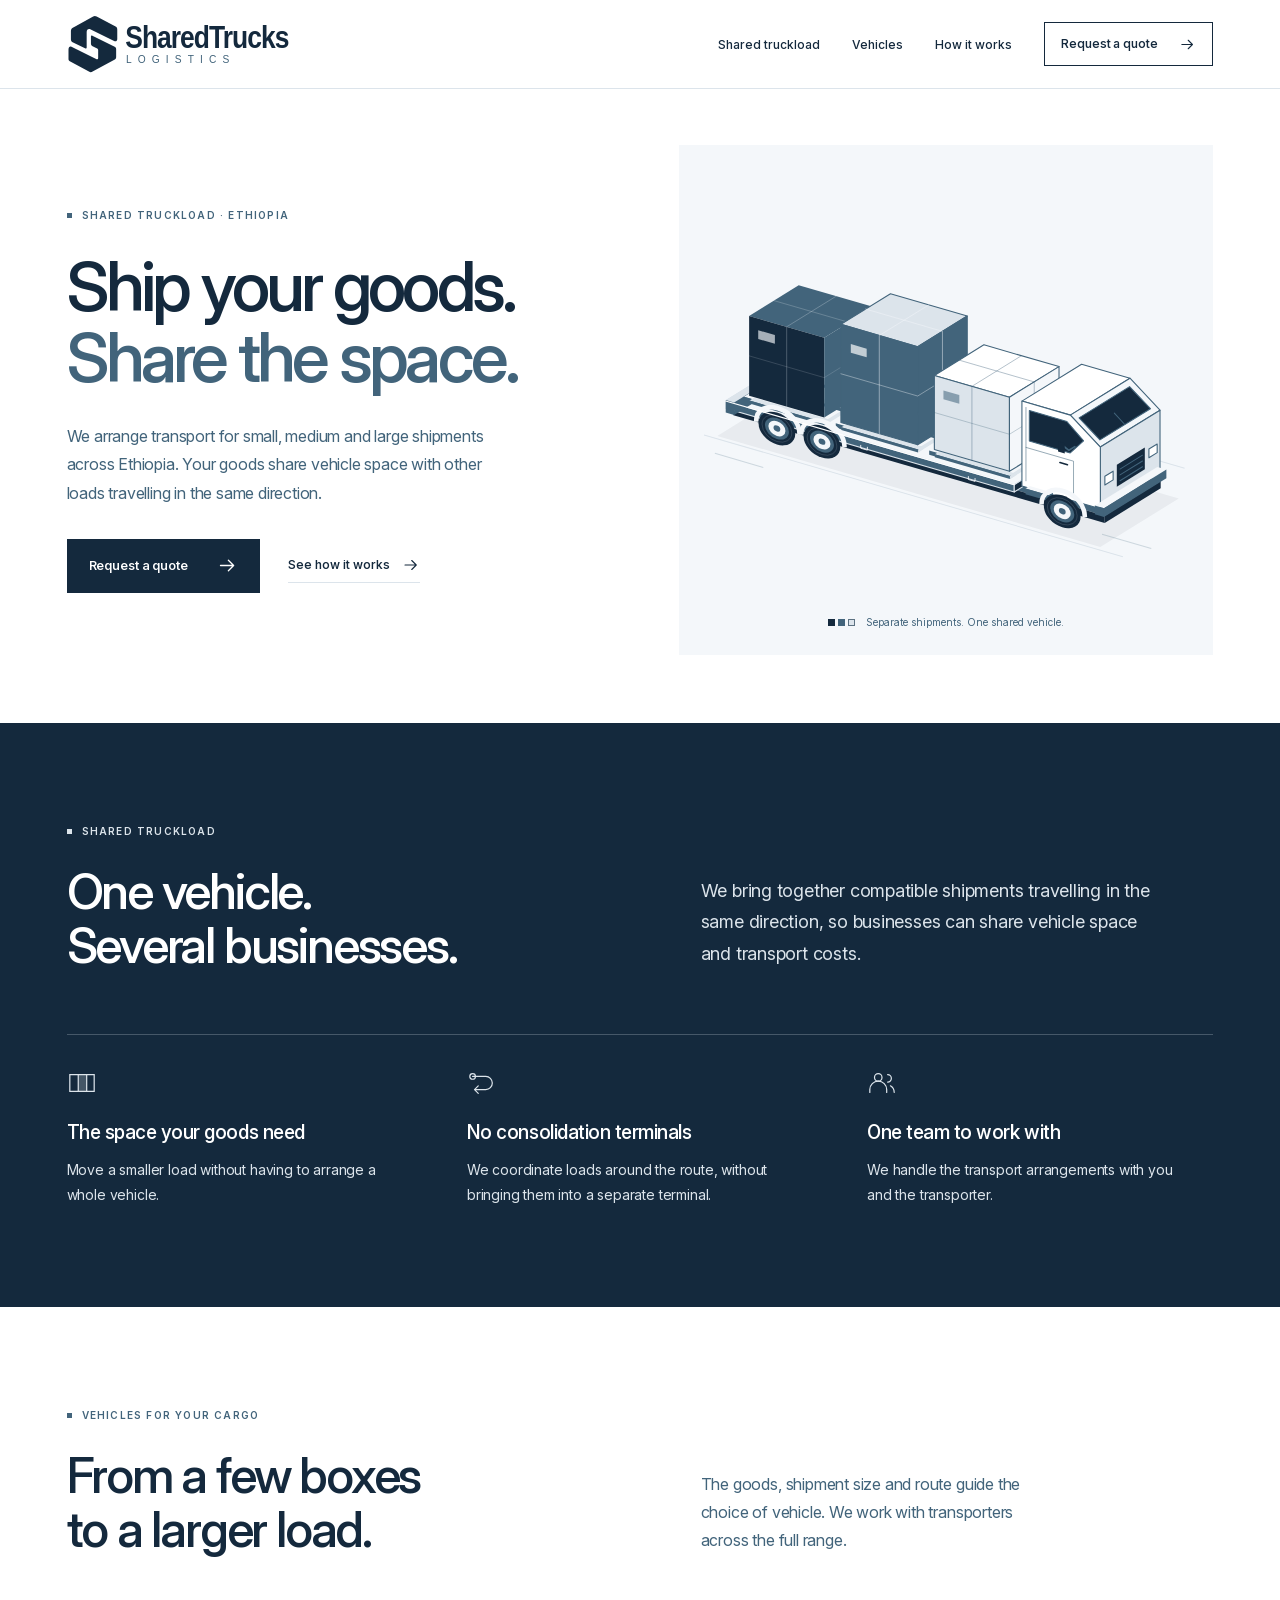
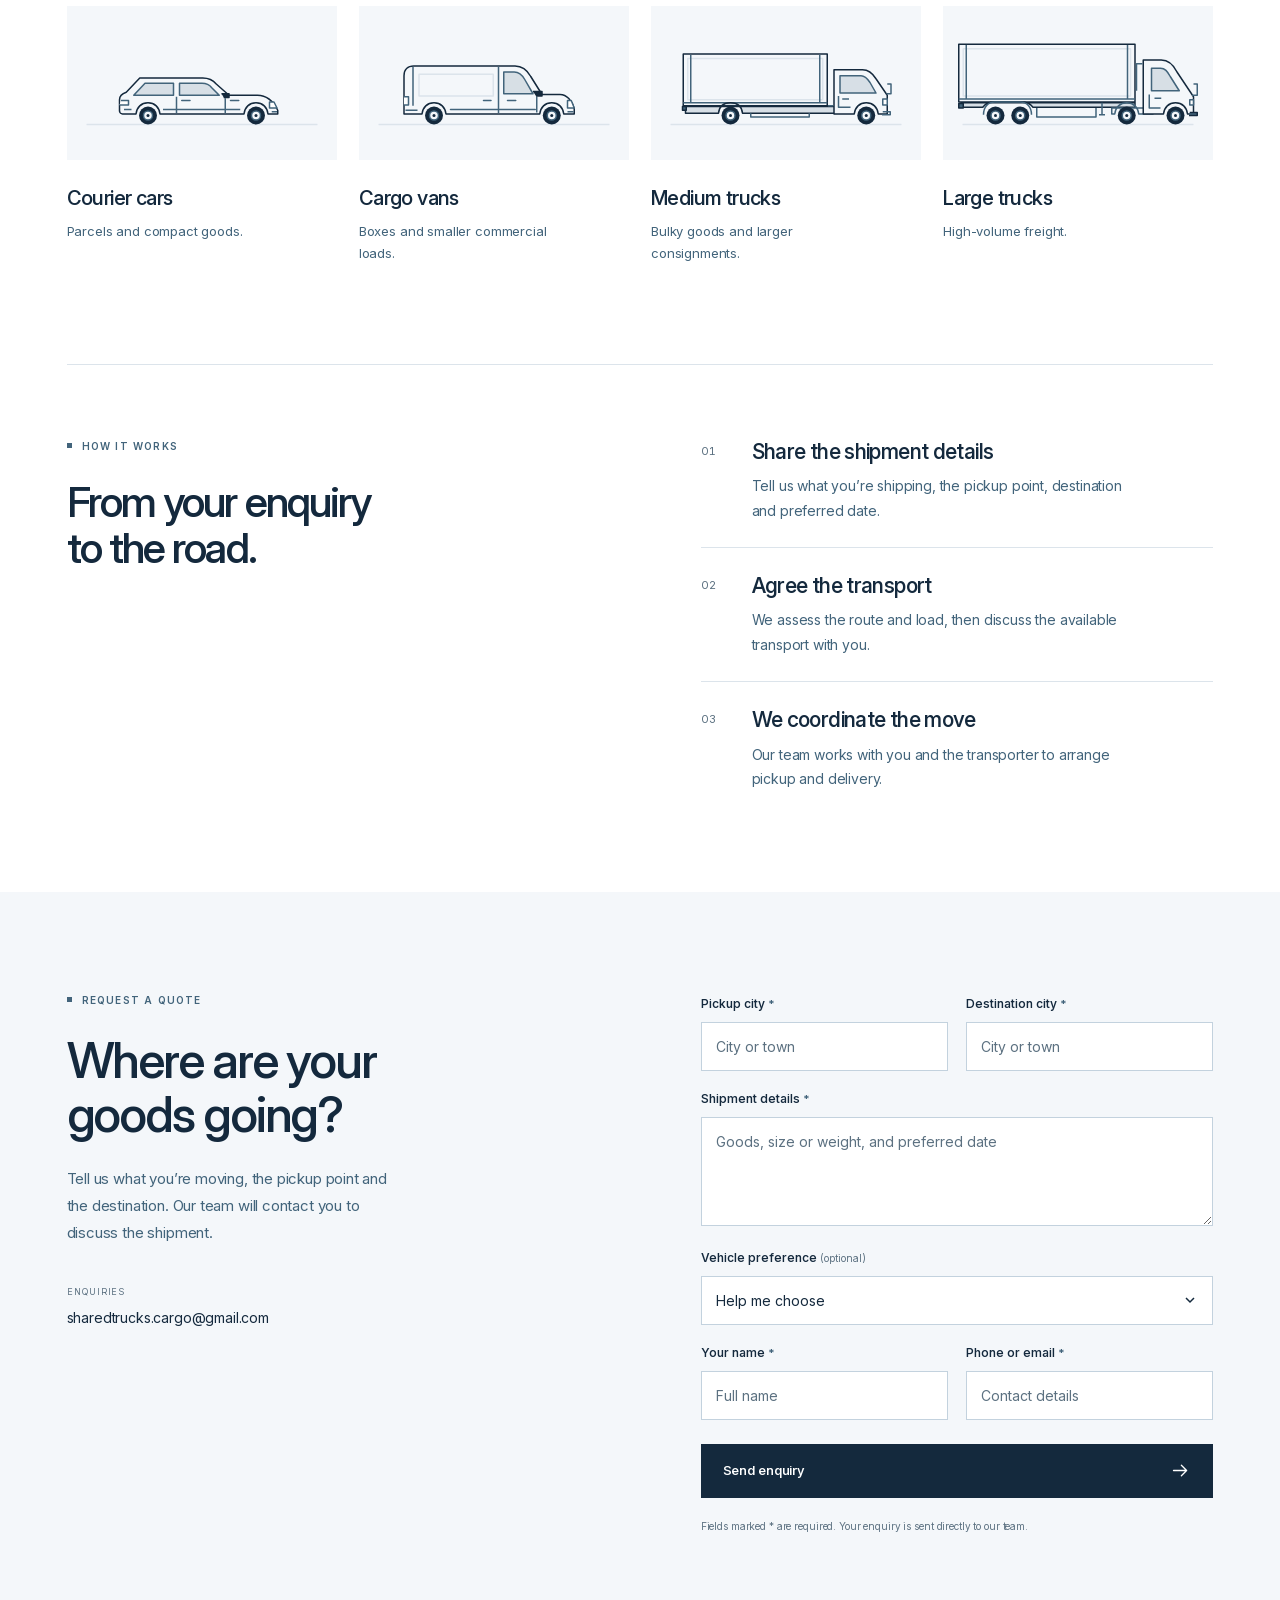
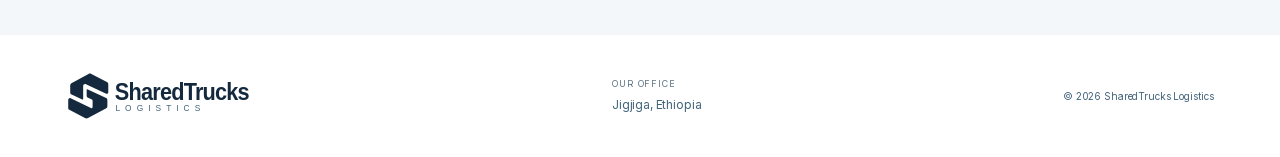
==== index.html @ a668c764 "Refine SharedTrucks typography, copy and original freight illustrations" ====
<!doctype html>
<html lang="en">
<head>
  <meta charset="utf-8">
  <meta name="viewport" content="width=device-width, initial-scale=1">
  <meta name="theme-color" content="#14293d">
  <meta name="description" content="Shared truckload freight across Ethiopia. SharedTrucks arranges transport for small, medium and large shipments, from courier cars and cargo vans to large trucks.">
  <meta name="color-scheme" content="light">
  <meta property="og:type" content="website">
  <meta property="og:title" content="SharedTrucks Logistics — Ship your goods. Share the space.">
  <meta property="og:description" content="Freight for businesses across Ethiopia. Share vehicle space with other shipments travelling in the same direction.">
  <meta property="og:url" content="https://sharedtrucks.com/">
  <meta property="og:locale" content="en_US">
  <title>SharedTrucks Logistics — Shared truckload across Ethiopia</title>
  <link rel="canonical" href="https://sharedtrucks.com/">
  <link rel="icon" href="assets/favicon.svg" type="image/svg+xml">
  <link rel="preload" href="assets/inter-variable.woff2" as="font" type="font/woff2" crossorigin>
  <link rel="preload" href="assets/shared-truck-hero.svg" as="image" fetchpriority="high">
  <link rel="stylesheet" href="styles.css?v=20261023-refined">
  <script src="site-config.js" defer></script>
  <script src="script.js" defer></script>
</head>
<body>
  <a class="skip-link" href="#main">Skip to content</a>
  <svg class="svg-definitions" xmlns="http://www.w3.org/2000/svg" aria-hidden="true">
    <symbol id="arrow-right" viewBox="0 0 24 24"><path d="M4 12h15m-6-6 6 6-6 6" fill="none" stroke="currentColor" stroke-width="1.5" stroke-linecap="round" stroke-linejoin="round"/></symbol>
    <symbol id="space-icon" viewBox="0 0 32 32"><path d="M3 7h26v18H3zM12 7v18M21 7v18" fill="none" stroke="currentColor" stroke-width="1.3"/><path d="M12 7h9v18h-9z" fill="currentColor" opacity=".24"/></symbol>
    <symbol id="route-icon" viewBox="0 0 32 32"><path d="M6 9h14a7 7 0 0 1 0 14H8m4-4-4 4 4 4" fill="none" stroke="currentColor" stroke-width="1.3" stroke-linecap="round" stroke-linejoin="round"/><circle cx="6" cy="9" r="3" fill="none" stroke="currentColor" stroke-width="1.3"/></symbol>
    <symbol id="team-icon" viewBox="0 0 32 32"><circle cx="12" cy="10" r="4" fill="none" stroke="currentColor" stroke-width="1.3"/><path d="M3 26v-3a9 9 0 0 1 18 0v3M22 7a4 4 0 0 1 0 8m3 4a8 8 0 0 1 4 7" fill="none" stroke="currentColor" stroke-width="1.3" stroke-linecap="round"/></symbol>
  </svg>

  <header class="site-header">
    <div class="container header-inner">
      <a class="brand" href="#top" aria-label="SharedTrucks Logistics home"><img src="assets/logo.svg" width="1208" height="320" alt="SharedTrucks Logistics"></a>
      <button id="nav-toggle" class="nav-toggle" type="button" aria-expanded="false" aria-controls="primary-nav" aria-label="Open navigation"><span></span><span></span></button>
      <nav id="primary-nav" class="primary-nav" aria-label="Main navigation">
        <a href="#shared-truckload">Shared truckload</a>
        <a href="#vehicles">Vehicles</a>
        <a href="#how-it-works">How it works</a>
        <a class="button button-small button-outline" href="#quote">Request a quote <svg class="arrow" aria-hidden="true"><use href="#arrow-right"/></svg></a>
      </nav>
    </div>
  </header>

  <main id="main">
    <section id="top" class="hero" aria-labelledby="hero-title">
      <div class="container hero-grid">
        <div class="hero-copy">
          <p class="eyebrow"><span class="label-square" aria-hidden="true"></span>Shared truckload · Ethiopia</p>
          <h1 id="hero-title">Ship your goods.<br><span>Share the space.</span></h1>
          <p class="hero-description">We arrange transport for small, medium and large shipments across Ethiopia. Your goods share vehicle space with other loads travelling in the same direction.</p>
          <div class="hero-actions">
            <a class="button" href="#quote">Request a quote <svg class="arrow" aria-hidden="true"><use href="#arrow-right"/></svg></a>
            <a class="text-link" href="#shared-truckload">See how it works <svg class="arrow" aria-hidden="true"><use href="#arrow-right"/></svg></a>
          </div>
        </div>
        <figure class="hero-art">
          <img src="assets/shared-truck-hero.svg" width="640" height="520" alt="Three separate groups of freight sharing the cargo space of a single truck" fetchpriority="high" decoding="async">
          <figcaption><span class="load-key" aria-hidden="true"><i></i><i></i><i></i></span>Separate shipments. One shared vehicle.</figcaption>
        </figure>
      </div>
    </section>

    <section id="shared-truckload" class="shared-section section" aria-labelledby="shared-title">
      <div class="container">
        <div class="shared-intro">
          <div>
            <p class="eyebrow"><span class="label-square" aria-hidden="true"></span>Shared truckload</p>
            <h2 id="shared-title">One vehicle.<br>Several businesses.</h2>
          </div>
          <p class="shared-description">We bring together compatible shipments travelling in the same direction, so businesses can share vehicle space and transport costs.</p>
        </div>
        <div class="benefit-grid">
          <article>
            <svg class="benefit-icon" aria-hidden="true"><use href="#space-icon"/></svg>
            <h3>The space your goods need</h3>
            <p>Move a smaller load without having to arrange a whole vehicle.</p>
          </article>
          <article>
            <svg class="benefit-icon" aria-hidden="true"><use href="#route-icon"/></svg>
            <h3>No consolidation terminals</h3>
            <p>We coordinate loads around the route, without bringing them into a separate terminal.</p>
          </article>
          <article>
            <svg class="benefit-icon" aria-hidden="true"><use href="#team-icon"/></svg>
            <h3>One team to work with</h3>
            <p>We handle the transport arrangements with you and the transporter.</p>
          </article>
        </div>
      </div>
    </section>

    <section id="vehicles" class="vehicles-section section" aria-labelledby="vehicles-title">
      <div class="container">
        <div class="section-intro">
          <div>
            <p class="eyebrow"><span class="label-square" aria-hidden="true"></span>Vehicles for your cargo</p>
            <h2 id="vehicles-title">From a few boxes<br>to a larger load.</h2>
          </div>
          <p>The goods, shipment size and route guide the choice of vehicle. We work with transporters across the full range.</p>
        </div>
        <div class="vehicle-grid">
          <article class="vehicle">
            <div class="vehicle-image"><img src="assets/vehicle-car.svg" width="360" height="180" alt="Side-profile illustration of a courier car" loading="lazy" decoding="async"></div>
            <h3>Courier cars</h3><p>Parcels and compact goods.</p>
          </article>
          <article class="vehicle">
            <div class="vehicle-image"><img src="assets/vehicle-van.svg" width="360" height="180" alt="Side-profile illustration of a cargo van" loading="lazy" decoding="async"></div>
            <h3>Cargo vans</h3><p>Boxes and smaller commercial loads.</p>
          </article>
          <article class="vehicle">
            <div class="vehicle-image"><img src="assets/vehicle-medium.svg" width="360" height="180" alt="Side-profile illustration of a medium box truck" loading="lazy" decoding="async"></div>
            <h3>Medium trucks</h3><p>Bulky goods and larger consignments.</p>
          </article>
          <article class="vehicle">
            <div class="vehicle-image"><img src="assets/vehicle-large.svg" width="360" height="180" alt="Side-profile illustration of a large freight truck" loading="lazy" decoding="async"></div>
            <h3>Large trucks</h3><p>High-volume freight.</p>
          </article>
        </div>
      </div>
    </section>

    <section id="how-it-works" class="process-section" aria-labelledby="process-title">
      <div class="container process-layout">
        <div class="process-intro">
          <p class="eyebrow"><span class="label-square" aria-hidden="true"></span>How it works</p>
          <h2 id="process-title">From your enquiry<br>to the road.</h2>
        </div>
        <ol class="process-list">
          <li><span class="step-number" aria-hidden="true">01</span><div><h3>Share the shipment details</h3><p>Tell us what you’re shipping, the pickup point, destination and preferred date.</p></div></li>
          <li><span class="step-number" aria-hidden="true">02</span><div><h3>Agree the transport</h3><p>We assess the route and load, then discuss the available transport with you.</p></div></li>
          <li><span class="step-number" aria-hidden="true">03</span><div><h3>We coordinate the move</h3><p>Our team works with you and the transporter to arrange pickup and delivery.</p></div></li>
        </ol>
      </div>
    </section>

    <section id="quote" class="quote-section section" aria-labelledby="quote-title">
      <div class="container quote-grid">
        <div class="quote-copy">
          <p class="eyebrow"><span class="label-square" aria-hidden="true"></span>Request a quote</p>
          <h2 id="quote-title">Where are your<br>goods going?</h2>
          <p>Tell us what you’re moving, the pickup point and the destination. Our team will contact you to discuss the shipment.</p>
          <div class="quote-contact"><span>Enquiries</span><p>sharedtrucks.cargo@gmail.com</p></div>
        </div>
        <div class="quote-form-wrap">
          <form id="quote-form">
            <input id="botcheck" class="form-honeypot" name="botcheck" type="checkbox" tabindex="-1" autocomplete="off" aria-hidden="true">
            <div class="form-row">
              <div class="field">
                <label for="pickup">Pickup city <span class="required" aria-hidden="true">*</span></label>
                <input id="pickup" name="pickup" type="text" placeholder="City or town" autocomplete="off" maxlength="120" required>
              </div>
              <div class="field">
                <label for="destination">Destination city <span class="required" aria-hidden="true">*</span></label>
                <input id="destination" name="destination" type="text" placeholder="City or town" autocomplete="off" maxlength="120" required>
              </div>
            </div>
            <div class="field">
              <label for="details">Shipment details <span class="required" aria-hidden="true">*</span></label>
              <textarea id="details" name="details" rows="3" placeholder="Goods, size or weight, and preferred date" maxlength="2500" required></textarea>
            </div>
            <div class="field">
              <label for="vehicle">Vehicle preference <span class="optional">(optional)</span></label>
              <select id="vehicle" name="vehicle">
                <option value="Help me choose">Help me choose</option>
                <option value="Courier car">Courier car</option>
                <option value="Cargo van">Cargo van</option>
                <option value="Medium truck">Medium truck</option>
                <option value="Large truck">Large truck</option>
              </select>
            </div>
            <div class="form-row">
              <div class="field">
                <label for="name">Your name <span class="required" aria-hidden="true">*</span></label>
                <input id="name" name="name" type="text" placeholder="Full name" autocomplete="name" maxlength="120" required>
              </div>
              <div class="field">
                <label for="contact">Phone or email <span class="required" aria-hidden="true">*</span></label>
                <input id="contact" name="contact" type="text" placeholder="Contact details" autocomplete="email" maxlength="180" required>
              </div>
            </div>
            <button id="quote-submit" class="button submit-button" type="submit" disabled><span id="quote-submit-label" data-submit-label>Send enquiry</span><svg class="arrow" aria-hidden="true"><use href="#arrow-right"/></svg></button>
            <p class="field-key">Fields marked * are required. Your enquiry is sent directly to our team.</p>
            <p id="form-status" class="form-status" role="status" aria-live="polite" tabindex="-1"></p>
            <noscript><p class="form-note">Enable JavaScript to send your enquiry using this form.</p></noscript>
          </form>
        </div>
      </div>
    </section>
  </main>

  <footer class="site-footer">
    <div class="container footer-inner">
      <a class="brand footer-brand" href="#top" aria-label="SharedTrucks Logistics home"><img src="assets/logo.svg" width="1208" height="320" alt="SharedTrucks Logistics"></a>
      <div class="footer-office"><span class="footer-label">Our office</span><p>Jigjiga, Ethiopia</p></div>
      <p class="copyright">© <span id="copyright-year">2026</span> SharedTrucks Logistics</p>
    </div>
  </footer>
</body>
</html>
---- styles.css ----
@font-face {
  font-family: Inter;
  src: url("assets/inter-variable.woff2") format("woff2");
  font-weight: 100 900;
  font-style: normal;
  font-display: swap;
}

:root {
  --navy: #14293d;
  --slate: #42647b;
  --muted: #5c7181;
  --paper: #f4f7fa;
  --line: #dce4eb;
  --white: #fff;
  --content: 1312px;
  --gutter: clamp(24px, 5.2vw, 80px);
  color: var(--navy);
  background: var(--white);
  font-family: Inter, Arial, sans-serif;
  font-synthesis: none;
  font-feature-settings: "liga" 1, "calt" 1;
  text-rendering: optimizeLegibility;
  -webkit-font-smoothing: antialiased;
}

*, *::before, *::after { box-sizing: border-box; }
html { scroll-behavior: smooth; scroll-padding-top: 108px; }
body { margin: 0; }
button, input, textarea, select { font: inherit; }
button, a, input, textarea, select { -webkit-tap-highlight-color: transparent; }
button, a { touch-action: manipulation; }
button { cursor: pointer; }
a { color: inherit; text-decoration: none; }
img { display: block; max-width: 100%; height: auto; }
figure, p, h1, h2, h3 { margin: 0; }
p { color: var(--slate); font-size: 16px; line-height: 1.75; letter-spacing: -.012em; }
h1, h2, h3 { font-weight: 530; text-wrap: balance; }
h1 { font-size: clamp(52px, 5.35vw, 80px); line-height: 1.04; letter-spacing: -.055em; }
h2 { font-size: clamp(36px, 3.85vw, 56px); line-height: 1.1; letter-spacing: -.045em; }
h3 { font-size: 21px; line-height: 1.3; letter-spacing: -.03em; }
[hidden] { display: none !important; }
:focus-visible { outline: 3px solid var(--slate); outline-offset: 5px; }
::selection { background: var(--line); color: var(--navy); }
.container { width: min(calc(100% - var(--gutter) * 2), var(--content)); margin-inline: auto; }
.section { padding-block: 100px; }
.eyebrow { display: flex; align-items: center; gap: 10px; font-size: 10px; line-height: 1.6; font-weight: 600; letter-spacing: .12em; text-transform: uppercase; margin-bottom: 25px; }
.label-square { display: block; width: 5px; height: 5px; flex-shrink: 0; background: var(--slate); }
.svg-definitions { position: absolute; width: 0; height: 0; overflow: hidden; }
.arrow { width: 21px; height: 21px; flex-shrink: 0; }
.button { display: inline-flex; justify-content: space-between; align-items: center; gap: 29px; min-height: 54px; padding: 15px 21px; border: 1px solid var(--navy); border-radius: 0; background: var(--navy); color: var(--white); font-size: 13px; line-height: 1.5; font-weight: 550; letter-spacing: -.01em; transition: background .18s, border-color .18s, color .18s; }
.button:hover { background: var(--slate); border-color: var(--slate); }
.button:disabled { opacity: .55; cursor: wait; }
.button-small { min-height: 44px; padding: 10px 16px; gap: 22px; font-size: 12px; }
.button-small .arrow { width: 17px; height: 17px; }
.button-outline { background: transparent; color: var(--navy); }
.button-outline:hover { background: var(--navy); color: var(--white); border-color: var(--navy); }
.text-link { display: inline-flex; align-items: center; gap: 12px; padding: 8px 0; border-bottom: 1px solid var(--line); font-size: 12px; line-height: 1.5; font-weight: 550; white-space: nowrap; }
.text-link .arrow { width: 18px; height: 18px; transition: transform .18s; }
.text-link:hover { border-color: var(--navy); }
.text-link:hover .arrow { transform: translateX(3px); }
.skip-link { position: fixed; top: 12px; left: 20px; transform: translateY(-180%); z-index: 100; padding: 12px 20px; background: var(--navy); color: var(--white); }
.skip-link:focus { transform: translateY(0); }

.site-header { position: sticky; top: 0; z-index: 20; background: var(--white); border-bottom: 1px solid var(--line); }
.header-inner { min-height: 88px; display: flex; align-items: center; justify-content: space-between; gap: 28px; }
.brand { display: block; flex-shrink: 0; width: 224px; }
.brand img { width: 100%; height: auto; }
.primary-nav { display: flex; align-items: center; gap: 32px; }
.primary-nav > a:not(.button) { font-size: 12px; font-weight: 500; padding-block: 12px; transition: color .18s; }
.primary-nav > a:not(.button):hover { color: var(--slate); }
.nav-toggle { display: none; }

.hero { padding-block: 56px 68px; overflow: hidden; }
.hero-grid { display: grid; grid-template-columns: 1.11fr 1fr; gap: 20px; align-items: center; min-height: 510px; }
.hero-copy { position: relative; z-index: 1; padding-block: 24px; }
.hero .eyebrow { margin-bottom: 28px; }
.hero h1 { white-space: nowrap; }
.hero h1 span { color: var(--slate); }
.hero-description { max-width: 435px; font-size: 16px; line-height: 1.8; margin-top: 28px; }
.hero-actions { display: flex; align-items: center; flex-wrap: wrap; gap: 20px 28px; margin-top: 31px; }
.hero-art { position: relative; align-self: stretch; display: flex; flex-direction: column; justify-content: center; min-width: 0; background: var(--paper); }
.hero-art > img { width: 100%; flex: 1; object-fit: contain; min-height: 0; }
.hero-art figcaption { display: flex; align-items: center; justify-content: center; gap: 11px; color: var(--slate); font-size: 10px; line-height: 1.5; padding: 12px 20px 25px; }
.load-key { display: inline-flex; gap: 3px; }
.load-key i { width: 7px; height: 7px; background: var(--navy); }
.load-key i:nth-child(2) { background: var(--slate); }
.load-key i:nth-child(3) { background: var(--line); border: 1px solid var(--muted); }

.shared-section { background: var(--navy); color: var(--white); }
.shared-intro { display: grid; grid-template-columns: 1.1fr 1fr; gap: 70px; align-items: end; }
.shared-section .eyebrow { color: var(--line); }
.shared-section .label-square { background: var(--line); }
.shared-description { color: var(--line); max-width: 455px; font-size: 18px; line-height: 1.75; padding-bottom: 3px; }
.benefit-grid { display: grid; grid-template-columns: repeat(3, minmax(0,1fr)); gap: 54px; margin-top: 62px; border-top: 1px solid rgba(220,228,235,.25); padding-top: 33px; }
.benefit-icon { display: block; width: 30px; height: 30px; color: var(--line); margin-bottom: 23px; }
.benefit-grid h3 { font-size: 19px; letter-spacing: -.025em; }
.benefit-grid p { color: var(--line); font-size: 14px; line-height: 1.75; margin-top: 12px; max-width: 315px; }

.section-intro { display: grid; grid-template-columns: 1.1fr 1fr; gap: 70px; align-items: end; }
.section-intro > p { max-width: 360px; font-size: 16px; padding-bottom: 3px; }
.vehicle-grid { display: grid; grid-template-columns: repeat(4,minmax(0,1fr)); gap: 22px; margin-top: 49px; }
.vehicle { min-width: 0; }
.vehicle-image { background: var(--paper); margin-bottom: 25px; padding-block: 12px 7px; }
.vehicle-image img { width: 100%; height: auto; }
.vehicle h3 { font-size: 20px; }
.vehicle p { margin-top: 9px; font-size: 13px; line-height: 1.7; max-width: 220px; }

.process-section { padding-bottom: 100px; }
.process-layout { display: grid; grid-template-columns: 1.1fr 1fr; gap: 70px; border-top: 1px solid var(--line); padding-top: 73px; }
.process-intro h2 { font-size: clamp(34px,3.3vw,48px); }
.process-list { margin: 0; padding: 0; list-style: none; }
.process-list li { display: flex; align-items: flex-start; gap: 27px; padding-block: 24px; border-top: 1px solid var(--line); }
.process-list li:first-child { border-top: 0; padding-top: 0; }
.process-list li:last-child { padding-bottom: 0; }
.step-number { min-width: 24px; padding-top: 5px; color: var(--muted); font-size: 11px; line-height: 1.5; font-variant-numeric: tabular-nums; }
.process-list h3 { font-size: 21px; }
.process-list p { margin-top: 9px; font-size: 14px; line-height: 1.75; max-width: 380px; }

.quote-section { background: var(--paper); }
.quote-grid { display: grid; grid-template-columns: 1.1fr 1fr; gap: 70px; }
.quote-copy > p:not(.eyebrow) { max-width: 340px; margin-top: 24px; font-size: 15px; line-height: 1.8; }
.quote-contact { margin-top: 40px; }
.quote-contact > span { display: block; color: var(--muted); text-transform: uppercase; letter-spacing: .11em; font-size: 9px; margin-bottom: 10px; }
.quote-contact p { color: var(--navy); font-size: 14px; line-height: 1.6; overflow-wrap: anywhere; }
.quote-form-wrap { min-width: 0; padding-top: 3px; }
#quote-form { display: grid; gap: 19px; }
.form-honeypot { display: none !important; }
.form-row { display: grid; grid-template-columns: minmax(0,1fr) minmax(0,1fr); gap: 18px; }
.field { min-width: 0; }
.field label { display: block; margin-bottom: 9px; font-size: 12px; font-weight: 550; line-height: 1.5; }
.optional { color: var(--muted); font-weight: 400; font-size: 10px; }
.required { color: var(--slate); font-size: 11px; }
input, textarea, select { width: 100%; min-width: 0; border: 1px solid #c3d2de; border-radius: 0; background: var(--white); color: var(--navy); font-size: 14px; line-height: 1.5; padding: 13px 14px; transition: border-color .18s; }
input, select { min-height: 49px; }
textarea { min-height: 109px; resize: vertical; }
input::placeholder, textarea::placeholder { color: var(--muted); opacity: 1; }
input:hover, textarea:hover, select:hover { border-color: var(--slate); }
input:focus, textarea:focus, select:focus { outline: 2px solid var(--slate); outline-offset: 2px; border-color: var(--slate); }
input:disabled, textarea:disabled, select:disabled { background: var(--paper); cursor: wait; }
select { appearance: none; background-image: url("data:image/svg+xml,%3Csvg xmlns='http://www.w3.org/2000/svg' width='16' height='16' viewBox='0 0 16 16'%3E%3Cpath d='m4 6 4 4 4-4' stroke='%2314293d' fill='none' stroke-width='1.5'/%3E%3C/svg%3E"); background-repeat: no-repeat; background-position: right 14px center; padding-right: 40px; cursor: pointer; }
.submit-button { width: 100%; margin-top: 5px; }
.form-note, .field-key { font-size: 10px; line-height: 1.8; }
.field-key { color: var(--muted); }
.form-status { font-size: 13px; line-height: 1.7; padding: 13px 15px; border-left: 2px solid var(--slate); background: var(--white); }
.form-status:empty { display: none; }
.form-status[data-state="error"] { color: #9a2b24; border-color: #9a2b24; }

.site-footer { padding-block: 37px; }
.footer-inner { display: flex; justify-content: space-between; align-items: center; gap: 35px; }
.footer-brand { width: 184px; }
.footer-label { display: block; margin-bottom: 6px; font-size: 9px; letter-spacing: .1em; text-transform: uppercase; color: var(--muted); }
.footer-office p { font-size: 12px; line-height: 1.6; }
.copyright { font-size: 10px; line-height: 1.6; text-align: right; }

@media (min-width: 1600px) {
  .hero-grid { gap: 36px; }
  .hero { padding-block: 70px 80px; }
}
@media (max-width: 1150px) {
  :root { --gutter: 36px; }
  .brand { width: 210px; }
  .primary-nav { gap: 24px; }
  .hero-grid { min-height: 455px; }
  h1 { font-size: clamp(48px,5.25vw,62px); }
  .hero-description { max-width: 390px; font-size: 15px; }
  .hero-actions { gap: 16px; }
  .hero-actions .button { padding-inline: 17px; gap: 20px; }
  .shared-intro, .section-intro, .process-layout, .quote-grid { gap: 45px; }
  .benefit-grid { gap: 32px; }
  .benefit-grid h3 { font-size: 18px; }
  .vehicle-grid { gap: 18px; }
  .vehicle h3 { font-size: 18px; }
}
@media (max-width: 900px) {
  html { scroll-padding-top: 94px; }
  .header-inner { min-height: 80px; }
  .brand { width: 202px; }
  .nav-toggle { display: flex; flex-direction: column; justify-content: center; gap: 6px; width: 44px; height: 44px; padding: 11px; border: 1px solid var(--line); border-radius: 0; background: var(--white); }
  .nav-toggle span { width: 20px; height: 1px; background: var(--navy); transition: transform .2s; }
  .nav-toggle[aria-expanded="true"] span:first-child { transform: translateY(3.5px) rotate(45deg); }
  .nav-toggle[aria-expanded="true"] span:last-child { transform: translateY(-3.5px) rotate(-45deg); }
  .primary-nav { display: none; position: absolute; top: 80px; left: 0; right: 0; padding: 16px var(--gutter) 25px; background: var(--white); border-bottom: 1px solid var(--line); flex-direction: column; align-items: stretch; gap: 5px; }
  .primary-nav.is-open { display: flex; }
  .primary-nav > a:not(.button) { padding-block: 13px; font-size: 15px; }
  .primary-nav .button { margin-top: 8px; }
  .hero { padding-block: 44px 55px; }
  .hero-grid { min-height: 405px; grid-template-columns: 1.15fr 1fr; gap: 20px; }
  .hero-copy { padding-block: 10px; }
  h1 { font-size: clamp(39px,5.1vw,48px); }
  .hero .eyebrow { font-size: 9px; letter-spacing: .08em; margin-bottom: 22px; }
  .hero-description { font-size: 14px; line-height: 1.75; margin-top: 23px; max-width: 340px; }
  .hero-actions { gap: 12px; flex-direction: column; align-items: flex-start; margin-top: 24px; }
  .hero-art figcaption { flex-wrap: wrap; text-align: center; font-size: 9px; gap: 7px; padding-inline: 12px; }
  .section { padding-block: 76px; }
  .eyebrow { margin-bottom: 21px; }
  .shared-intro, .section-intro { gap: 32px; }
  h2 { font-size: 36px; }
  .shared-description { font-size: 16px; }
  .benefit-grid { gap: 26px; margin-top: 43px; padding-top: 28px; }
  .benefit-icon { margin-bottom: 19px; }
  .benefit-grid h3 { font-size: 17px; }
  .benefit-grid p { font-size: 13px; }
  .section-intro > p { font-size: 14px; }
  .vehicle-grid { grid-template-columns: repeat(2,minmax(0,1fr)); gap: 35px 24px; }
  .vehicle-image { padding-block: 7px 0; margin-bottom: 19px; }
  .vehicle h3 { font-size: 20px; }
  .vehicle p { max-width: none; font-size: 14px; }
  .process-section { padding-bottom: 76px; }
  .process-layout { padding-top: 58px; gap: 38px; grid-template-columns: .9fr 1.1fr; }
  .process-intro h2 { font-size: 34px; }
  .process-list li { gap: 17px; padding-block: 22px; }
  .process-list h3 { font-size: 18px; }
  .process-list p { font-size: 13px; }
  .quote-grid { grid-template-columns: .9fr 1.1fr; gap: 38px; }
  .quote-copy h2 { font-size: 36px; }
  .quote-copy > p:not(.eyebrow) { font-size: 14px; }
  .quote-contact p { font-size: 12px; }
  .form-row { gap: 12px; }
  input, textarea, select { font-size: 16px; padding-inline: 12px; }
  .field label { font-size: 11px; }
  .footer-inner { gap: 24px; }
  .footer-brand { width: 165px; }
}
@media (max-width: 650px) {
  :root { --gutter: 24px; }
  .hero { padding-block: 37px 42px; }
  .hero-grid { grid-template-columns: 1fr; gap: 35px; }
  .hero-copy { padding-block: 6px 0; }
  h1 { font-size: clamp(39px,7.75vw,52px); line-height: 1.06; letter-spacing: -.055em; }
  .hero .eyebrow { font-size: 9px; margin-bottom: 22px; }
  .hero-description { max-width: 460px; font-size: 15px; line-height: 1.75; margin-top: 23px; }
  .hero-actions { flex-direction: row; align-items: center; gap: 14px 24px; }
  .hero-actions .button { padding-inline: 17px; gap: 22px; }
  .hero-actions .text-link { font-size: 11px; }
  .hero-art { min-height: 0; }
  .hero-art > img { max-height: 345px; flex: none; }
  .hero-art figcaption { font-size: 10px; flex-wrap: nowrap; padding-bottom: 21px; }
  .section { padding-block: 60px; }
  .eyebrow { font-size: 9px; margin-bottom: 20px; }
  h2 { font-size: 37px; letter-spacing: -.045em; }
  .shared-intro, .section-intro { grid-template-columns: 1fr; gap: 25px; }
  .shared-description { max-width: 470px; font-size: 16px; line-height: 1.75; padding-bottom: 0; }
  .benefit-grid { grid-template-columns: 1fr; gap: 0; margin-top: 34px; padding-top: 0; }
  .benefit-grid article { position: relative; padding: 27px 0 27px 47px; }
  .benefit-grid article + article { border-top: 1px solid rgba(220,228,235,.25); }
  .benefit-grid article:last-child { padding-bottom: 0; }
  .benefit-icon { position: absolute; left: 0; top: 27px; width: 26px; height: 26px; margin: 0; }
  .benefit-grid h3 { font-size: 18px; }
  .benefit-grid p { font-size: 14px; max-width: 440px; margin-top: 9px; }
  .section-intro > p { max-width: 450px; font-size: 15px; padding-bottom: 0; }
  .vehicle-grid { gap: 31px 18px; margin-top: 32px; }
  .vehicle-image { padding-block: 9px 4px; margin-bottom: 16px; }
  .vehicle h3 { font-size: 18px; }
  .vehicle p { font-size: 12px; line-height: 1.7; margin-top: 7px; }
  .process-section { padding-bottom: 60px; }
  .process-layout { grid-template-columns: 1fr; padding-top: 52px; gap: 31px; }
  .process-intro h2 { font-size: 36px; }
  .process-list li { gap: 21px; padding-block: 22px; }
  .process-list h3 { font-size: 19px; }
  .process-list p { font-size: 14px; max-width: none; }
  .quote-grid { grid-template-columns: 1fr; gap: 35px; }
  .quote-copy h2 { font-size: 38px; }
  .quote-copy > p:not(.eyebrow) { font-size: 15px; max-width: 440px; margin-top: 20px; }
  .quote-contact { margin-top: 26px; }
  .quote-contact p { font-size: 14px; }
  .quote-contact > span { margin-bottom: 7px; }
  .field label { font-size: 12px; }
  .field-key { font-size: 10px; }
  .site-footer { padding-block: 32px; }
  .footer-inner { display: grid; grid-template-columns: 1fr 1fr; gap: 26px 15px; }
  .footer-brand { width: 170px; grid-column: 1 / -1; }
  .copyright { max-width: 145px; justify-self: end; font-size: 10px; align-self: end; }
}
@media (max-width: 380px) {
  :root { --gutter: 20px; }
  .brand { width: 190px; }
  h1 { font-size: clamp(32px,10.3vw,39px); }
  .hero-actions { gap: 15px 18px; }
  .hero-actions .button { font-size: 12px; min-height: 51px; padding-inline: 14px; gap: 15px; }
  .hero-actions .text-link { font-size: 10px; gap: 8px; }
  h2, .quote-copy h2 { font-size: 34px; }
  .vehicle h3 { font-size: 16px; }
  .vehicle p { font-size: 12px; }
  .vehicle-grid { column-gap: 14px; }
  .form-row { grid-template-columns: 1fr; gap: 19px; }
}
@media (prefers-reduced-motion: reduce) {
  html { scroll-behavior: auto; }
  *, *::before, *::after { transition: none !important; animation: none !important; }
}
@media print {
  .site-header { position: static; }
  .primary-nav, .nav-toggle, .hero-actions, #quote, .skip-link { display: none; }
  .hero { padding-block: 25px; }
  .hero-grid { min-height: auto; }
  .section { padding-block: 30px; break-inside: avoid; }
  .shared-section { background: var(--white); color: var(--navy); }
  .shared-section p, .shared-section .eyebrow { color: var(--slate); }
  .benefit-grid { border-color: var(--line); }
  .process-section { padding-bottom: 30px; }
  .process-layout { padding-top: 30px; }
  .site-footer { break-inside: avoid; }
}
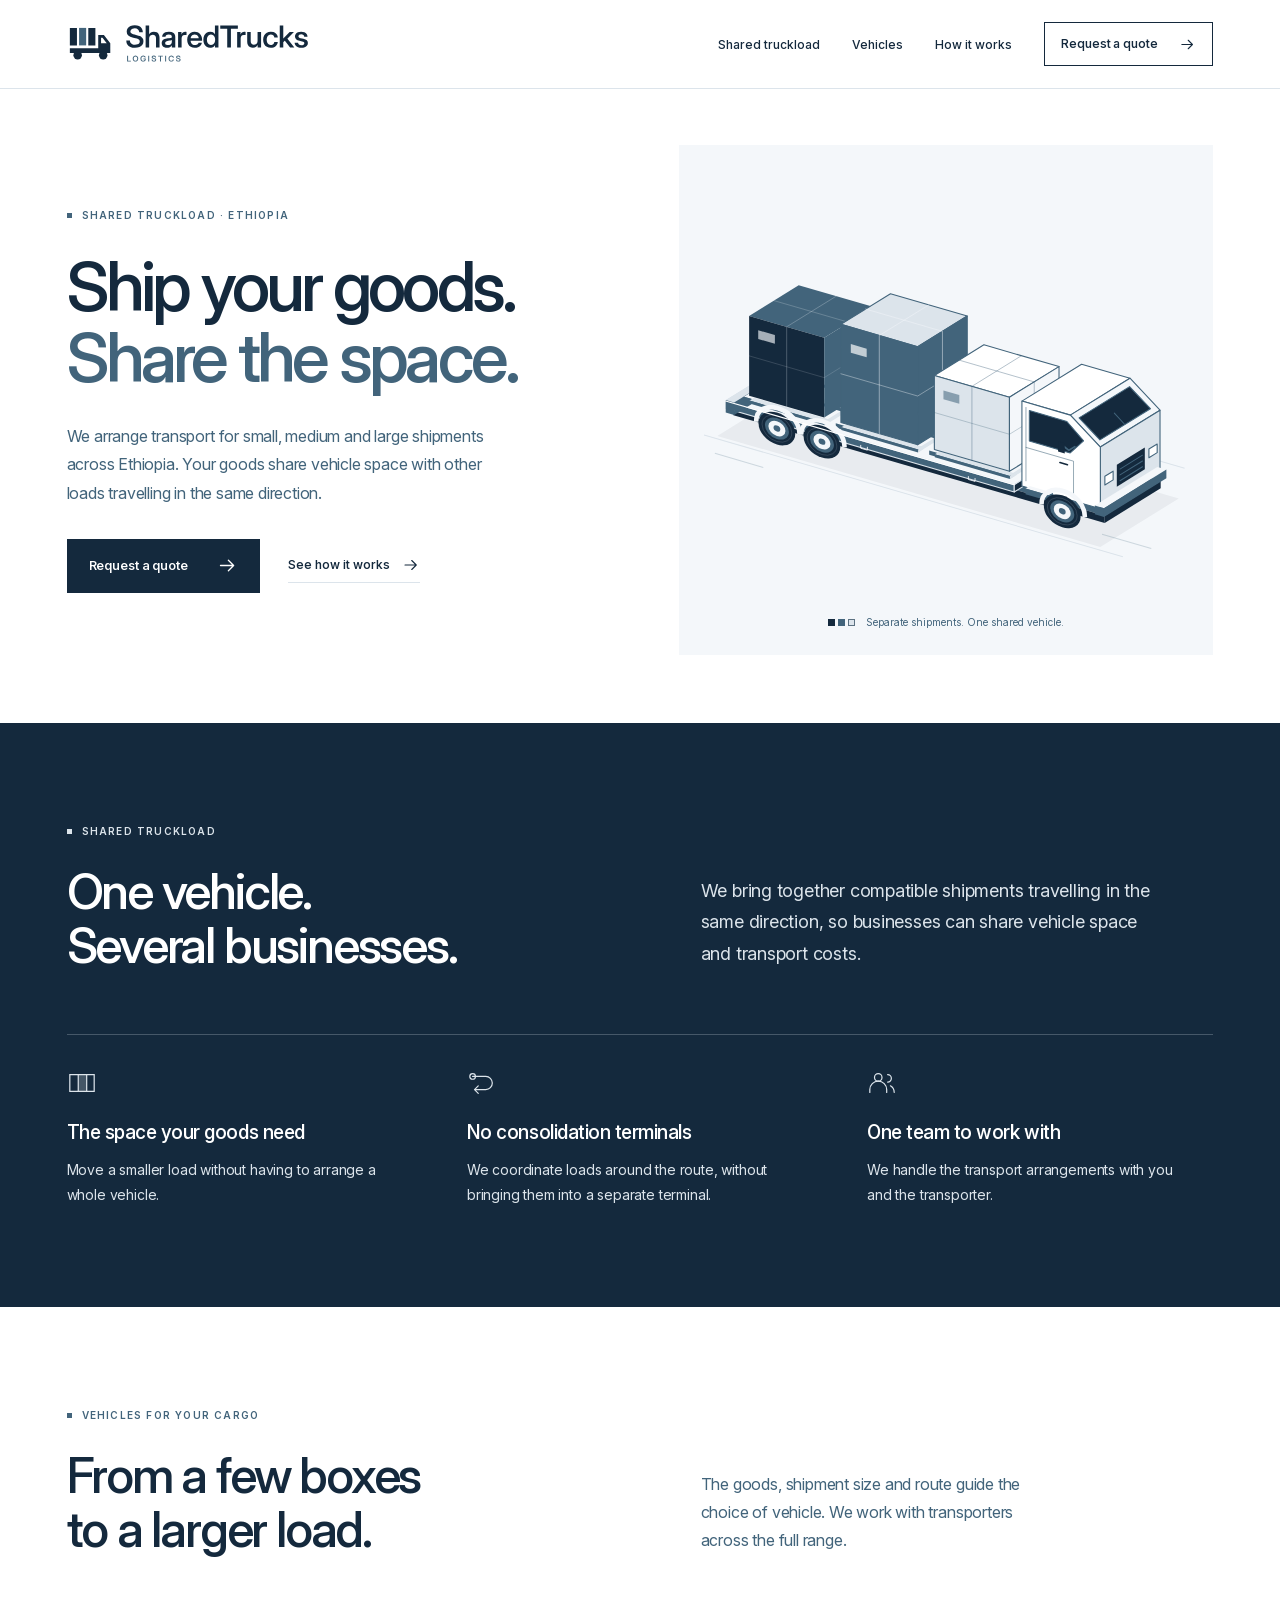
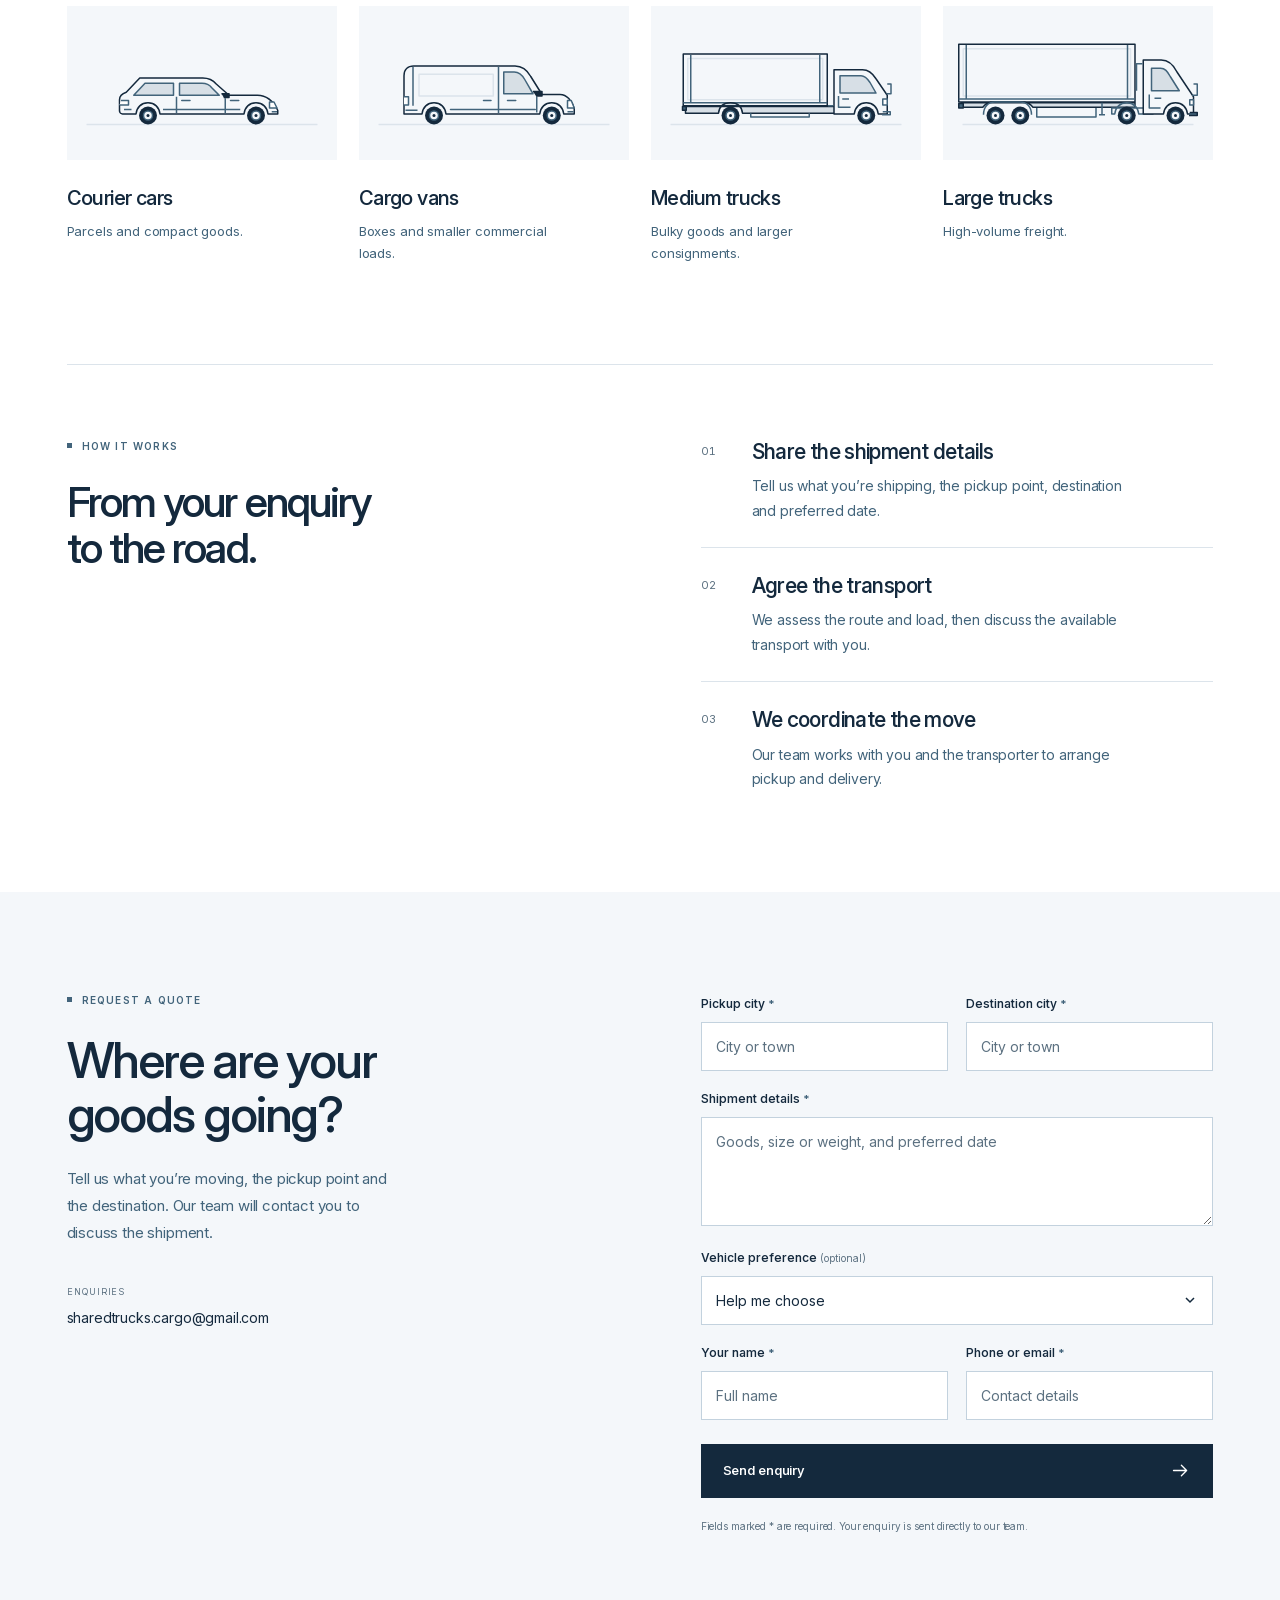
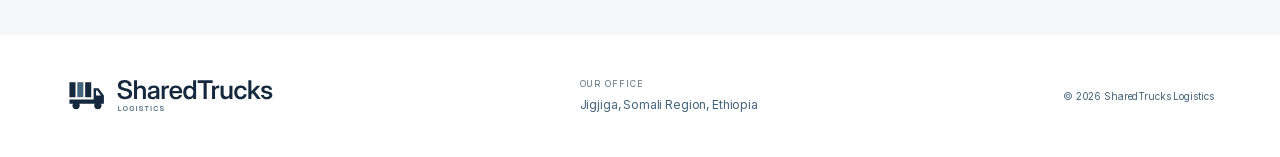
==== commit 550aba72: "Introduce shared-cargo logo, browser and mobile icons, and complete office address" ====
--- a/index.html
+++ b/index.html
@@ -13,10 +13,15 @@
   <meta property="og:locale" content="en_US">
   <title>SharedTrucks Logistics — Shared truckload across Ethiopia</title>
   <link rel="canonical" href="https://sharedtrucks.com/">
-  <link rel="icon" href="assets/favicon.svg" type="image/svg+xml">
+  <link rel="icon" href="favicon.ico?v=shared-cargo-v1" sizes="16x16 32x32 48x48">
+  <link rel="icon" href="assets/favicon-32.png?v=shared-cargo-v1" type="image/png" sizes="32x32">
+  <link rel="icon" href="assets/favicon-shared-cargo.svg" type="image/svg+xml" sizes="any">
+  <link rel="apple-touch-icon" href="apple-touch-icon.png?v=shared-cargo-v1" sizes="180x180">
+  <link rel="manifest" href="site.webmanifest?v=shared-cargo-v1">
+  <meta name="apple-mobile-web-app-title" content="SharedTrucks">
   <link rel="preload" href="assets/inter-variable.woff2" as="font" type="font/woff2" crossorigin>
   <link rel="preload" href="assets/shared-truck-hero.svg" as="image" fetchpriority="high">
-  <link rel="stylesheet" href="styles.css?v=20261023-refined">
+  <link rel="stylesheet" href="styles.css?v=shared-cargo-v1">
   <script src="site-config.js" defer></script>
   <script src="script.js" defer></script>
 </head>
@@ -31,7 +36,7 @@
 
   <header class="site-header">
     <div class="container header-inner">
-      <a class="brand" href="#top" aria-label="SharedTrucks Logistics home"><img src="assets/logo.svg" width="1208" height="320" alt="SharedTrucks Logistics"></a>
+      <a class="brand" href="#top" aria-label="SharedTrucks Logistics home"><img src="assets/logo.svg?v=shared-cargo-v1" width="344" height="80" alt="SharedTrucks Logistics"></a>
       <button id="nav-toggle" class="nav-toggle" type="button" aria-expanded="false" aria-controls="primary-nav" aria-label="Open navigation"><span></span><span></span></button>
       <nav id="primary-nav" class="primary-nav" aria-label="Main navigation">
         <a href="#shared-truckload">Shared truckload</a>
@@ -191,8 +196,8 @@
 
   <footer class="site-footer">
     <div class="container footer-inner">
-      <a class="brand footer-brand" href="#top" aria-label="SharedTrucks Logistics home"><img src="assets/logo.svg" width="1208" height="320" alt="SharedTrucks Logistics"></a>
-      <div class="footer-office"><span class="footer-label">Our office</span><p>Jigjiga, Ethiopia</p></div>
+      <a class="brand footer-brand" href="#top" aria-label="SharedTrucks Logistics home"><img src="assets/logo.svg?v=shared-cargo-v1" width="344" height="80" alt="SharedTrucks Logistics"></a>
+      <div class="footer-office"><span class="footer-label">Our office</span><p>Jigjiga, Somali Region, Ethiopia</p></div>
       <p class="copyright">© <span id="copyright-year">2026</span> SharedTrucks Logistics</p>
     </div>
   </footer>
--- a/styles.css
+++ b/styles.css
@@ -64,7 +64,7 @@
 
 .site-header { position: sticky; top: 0; z-index: 20; background: var(--white); border-bottom: 1px solid var(--line); }
 .header-inner { min-height: 88px; display: flex; align-items: center; justify-content: space-between; gap: 28px; }
-.brand { display: block; flex-shrink: 0; width: 224px; }
+.brand { display: block; flex-shrink: 0; width: 244px; }
 .brand img { width: 100%; height: auto; }
 .primary-nav { display: flex; align-items: center; gap: 32px; }
 .primary-nav > a:not(.button) { font-size: 12px; font-weight: 500; padding-block: 12px; transition: color .18s; }
@@ -148,7 +148,7 @@
 
 .site-footer { padding-block: 37px; }
 .footer-inner { display: flex; justify-content: space-between; align-items: center; gap: 35px; }
-.footer-brand { width: 184px; }
+.footer-brand { width: 208px; }
 .footer-label { display: block; margin-bottom: 6px; font-size: 9px; letter-spacing: .1em; text-transform: uppercase; color: var(--muted); }
 .footer-office p { font-size: 12px; line-height: 1.6; }
 .copyright { font-size: 10px; line-height: 1.6; text-align: right; }
@@ -159,7 +159,7 @@
 }
 @media (max-width: 1150px) {
   :root { --gutter: 36px; }
-  .brand { width: 210px; }
+  .brand { width: 228px; }
   .primary-nav { gap: 24px; }
   .hero-grid { min-height: 455px; }
   h1 { font-size: clamp(48px,5.25vw,62px); }
@@ -175,7 +175,7 @@
 @media (max-width: 900px) {
   html { scroll-padding-top: 94px; }
   .header-inner { min-height: 80px; }
-  .brand { width: 202px; }
+  .brand { width: 216px; }
   .nav-toggle { display: flex; flex-direction: column; justify-content: center; gap: 6px; width: 44px; height: 44px; padding: 11px; border: 1px solid var(--line); border-radius: 0; background: var(--white); }
   .nav-toggle span { width: 20px; height: 1px; background: var(--navy); transition: transform .2s; }
   .nav-toggle[aria-expanded="true"] span:first-child { transform: translateY(3.5px) rotate(45deg); }
@@ -220,7 +220,7 @@
   input, textarea, select { font-size: 16px; padding-inline: 12px; }
   .field label { font-size: 11px; }
   .footer-inner { gap: 24px; }
-  .footer-brand { width: 165px; }
+  .footer-brand { width: 185px; }
 }
 @media (max-width: 650px) {
   :root { --gutter: 24px; }
@@ -269,7 +269,7 @@
   .field-key { font-size: 10px; }
   .site-footer { padding-block: 32px; }
   .footer-inner { display: grid; grid-template-columns: 1fr 1fr; gap: 26px 15px; }
-  .footer-brand { width: 170px; grid-column: 1 / -1; }
+  .footer-brand { width: 190px; grid-column: 1 / -1; }
   .copyright { max-width: 145px; justify-self: end; font-size: 10px; align-self: end; }
 }
 @media (max-width: 380px) {
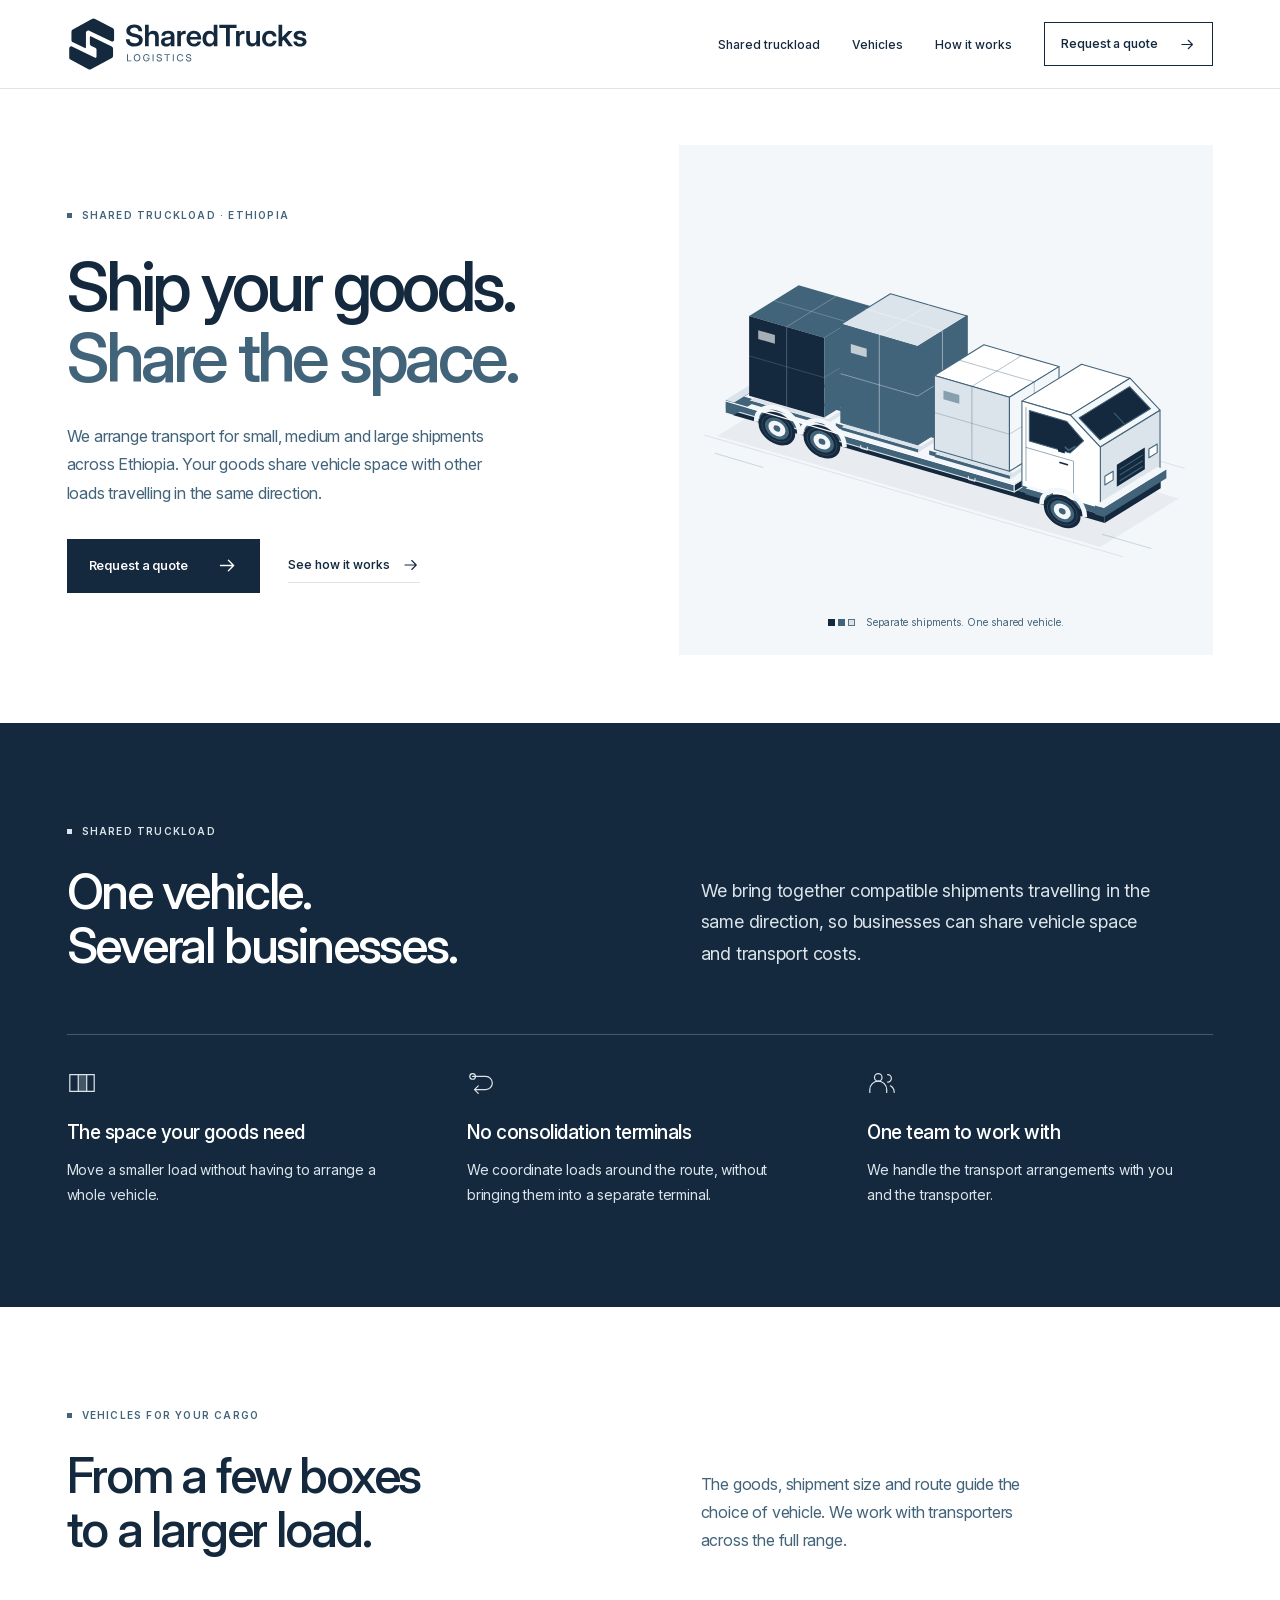
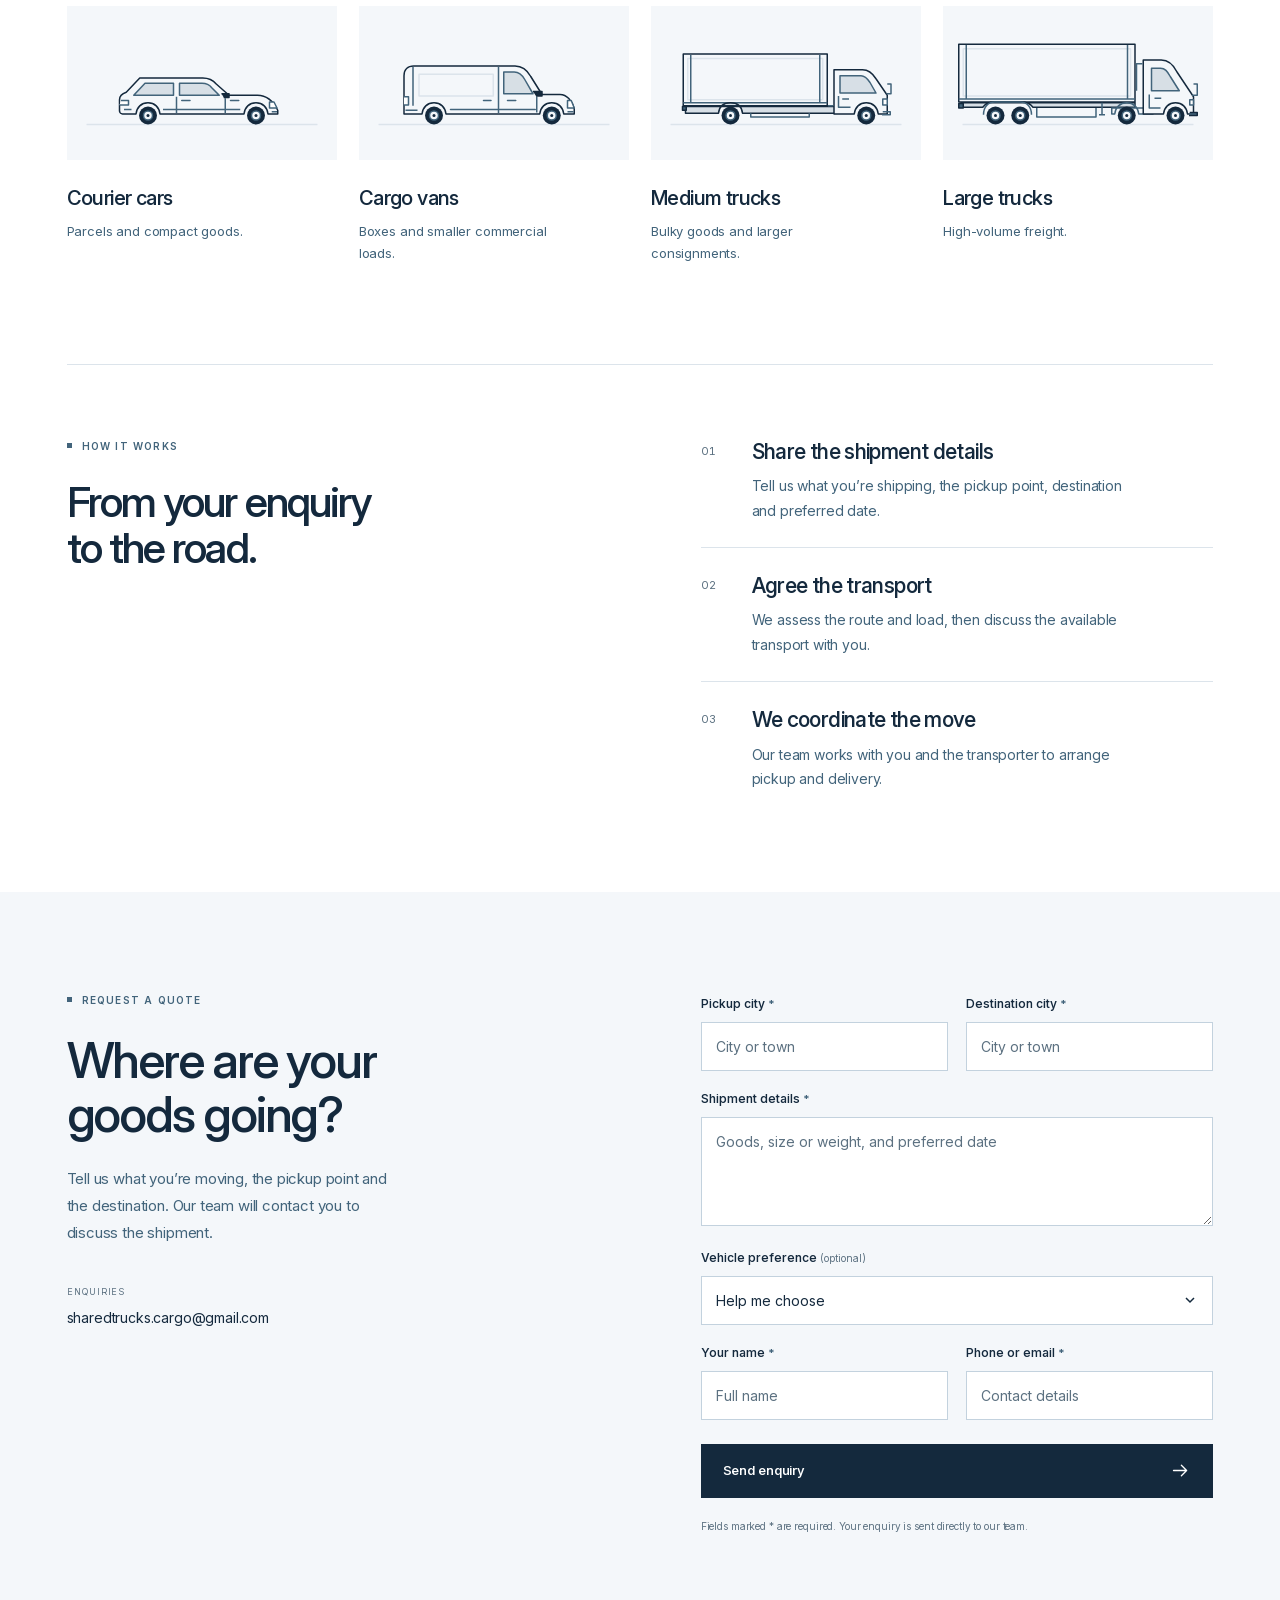
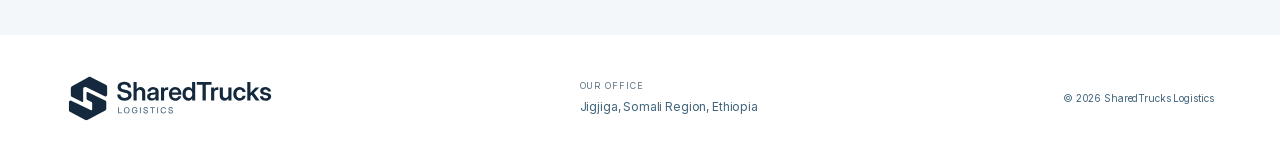
==== commit 91059613: "Refine the original S logo with natural Inter lettering and matching icons" ====
--- a/index.html
+++ b/index.html
@@ -13,15 +13,15 @@
   <meta property="og:locale" content="en_US">
   <title>SharedTrucks Logistics — Shared truckload across Ethiopia</title>
   <link rel="canonical" href="https://sharedtrucks.com/">
-  <link rel="icon" href="favicon.ico?v=shared-cargo-v1" sizes="16x16 32x32 48x48">
-  <link rel="icon" href="assets/favicon-32.png?v=shared-cargo-v1" type="image/png" sizes="32x32">
-  <link rel="icon" href="assets/favicon-shared-cargo.svg" type="image/svg+xml" sizes="any">
-  <link rel="apple-touch-icon" href="apple-touch-icon.png?v=shared-cargo-v1" sizes="180x180">
-  <link rel="manifest" href="site.webmanifest?v=shared-cargo-v1">
+  <link rel="icon" href="favicon.ico?v=refined-s-v2" sizes="16x16 32x32 48x48">
+  <link rel="icon" href="assets/favicon-32.png?v=refined-s-v2" type="image/png" sizes="32x32">
+  <link rel="icon" href="assets/favicon-s.svg" type="image/svg+xml" sizes="any">
+  <link rel="apple-touch-icon" href="apple-touch-icon.png?v=refined-s-v2" sizes="180x180">
+  <link rel="manifest" href="site.webmanifest?v=refined-s-v2">
   <meta name="apple-mobile-web-app-title" content="SharedTrucks">
   <link rel="preload" href="assets/inter-variable.woff2" as="font" type="font/woff2" crossorigin>
   <link rel="preload" href="assets/shared-truck-hero.svg" as="image" fetchpriority="high">
-  <link rel="stylesheet" href="styles.css?v=shared-cargo-v1">
+  <link rel="stylesheet" href="styles.css?v=refined-s-v2">
   <script src="site-config.js" defer></script>
   <script src="script.js" defer></script>
 </head>
@@ -36,7 +36,7 @@
 
   <header class="site-header">
     <div class="container header-inner">
-      <a class="brand" href="#top" aria-label="SharedTrucks Logistics home"><img src="assets/logo.svg?v=shared-cargo-v1" width="344" height="80" alt="SharedTrucks Logistics"></a>
+      <a class="brand" href="#top" aria-label="SharedTrucks Logistics home"><img src="assets/logo.svg?v=refined-s-v2" width="329" height="84" alt="SharedTrucks Logistics"></a>
       <button id="nav-toggle" class="nav-toggle" type="button" aria-expanded="false" aria-controls="primary-nav" aria-label="Open navigation"><span></span><span></span></button>
       <nav id="primary-nav" class="primary-nav" aria-label="Main navigation">
         <a href="#shared-truckload">Shared truckload</a>
@@ -196,7 +196,7 @@
 
   <footer class="site-footer">
     <div class="container footer-inner">
-      <a class="brand footer-brand" href="#top" aria-label="SharedTrucks Logistics home"><img src="assets/logo.svg?v=shared-cargo-v1" width="344" height="80" alt="SharedTrucks Logistics"></a>
+      <a class="brand footer-brand" href="#top" aria-label="SharedTrucks Logistics home"><img src="assets/logo.svg?v=refined-s-v2" width="329" height="84" alt="SharedTrucks Logistics"></a>
       <div class="footer-office"><span class="footer-label">Our office</span><p>Jigjiga, Somali Region, Ethiopia</p></div>
       <p class="copyright">© <span id="copyright-year">2026</span> SharedTrucks Logistics</p>
     </div>
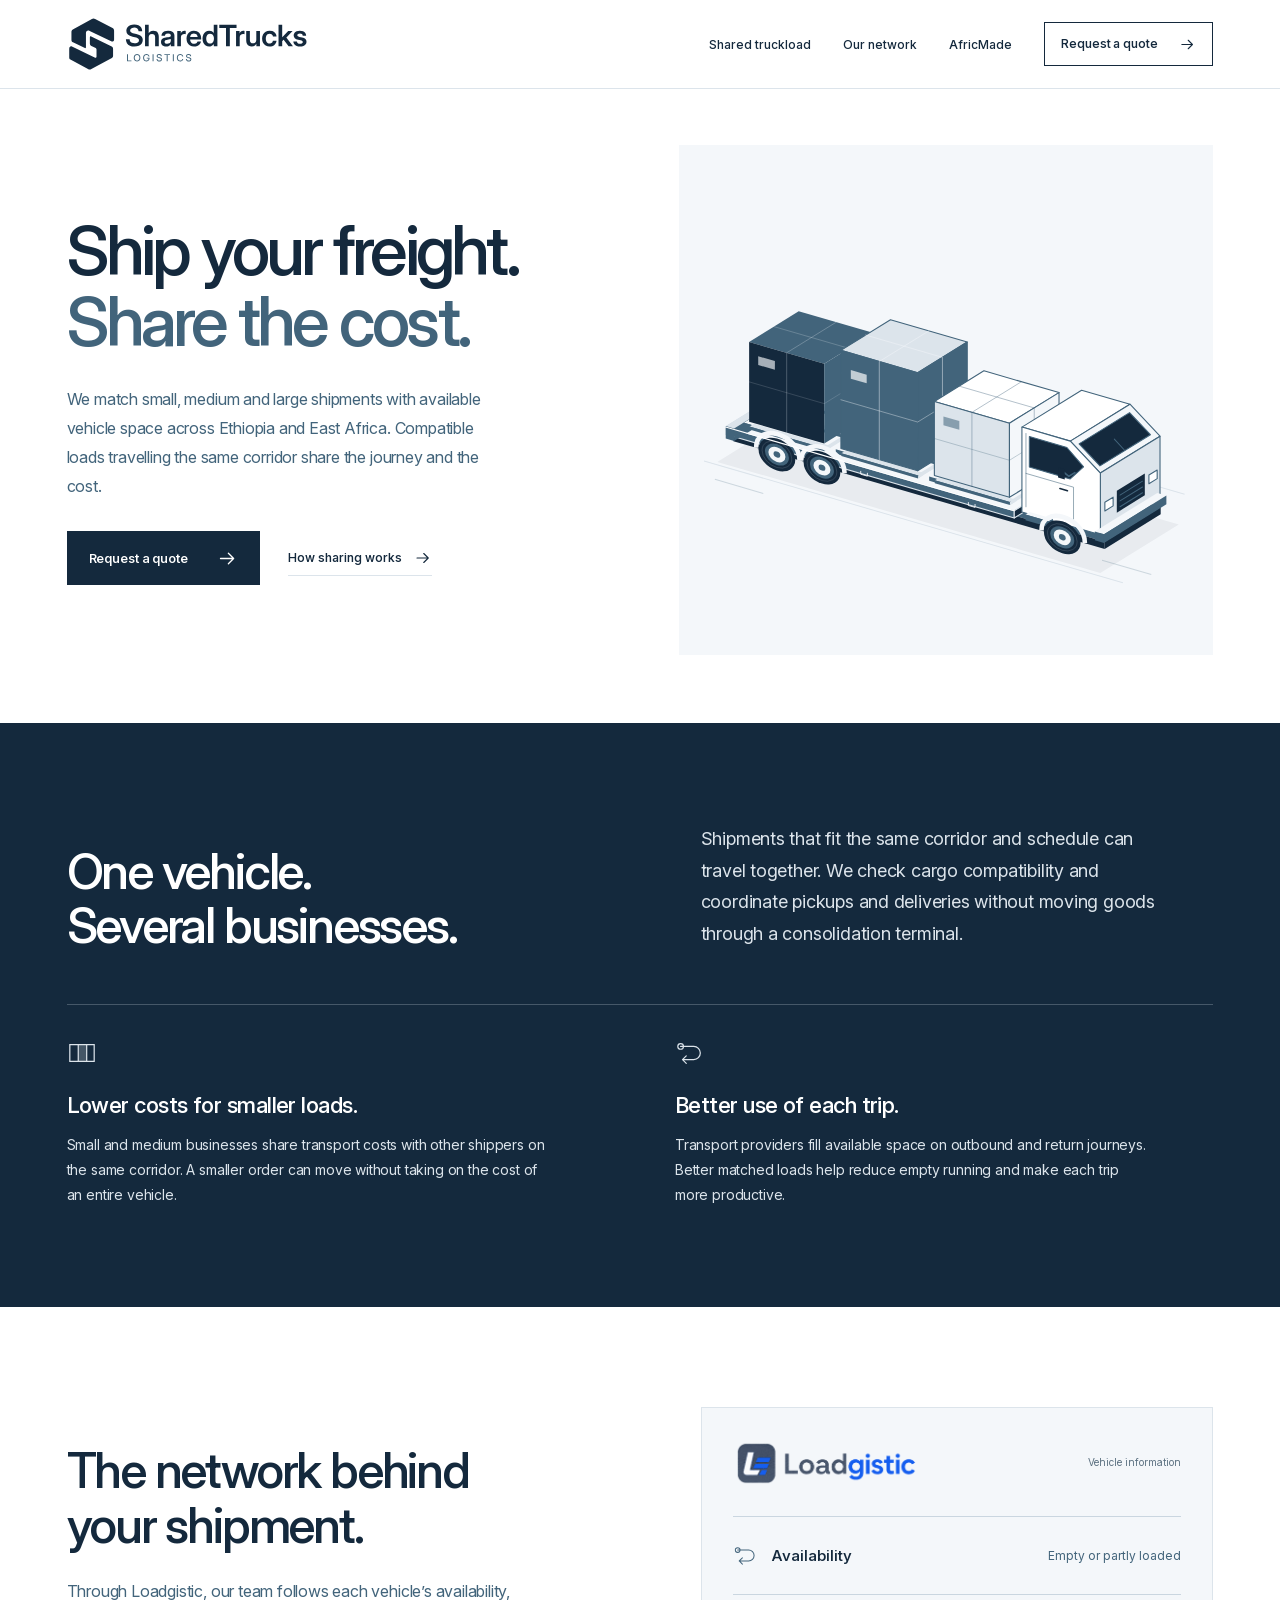
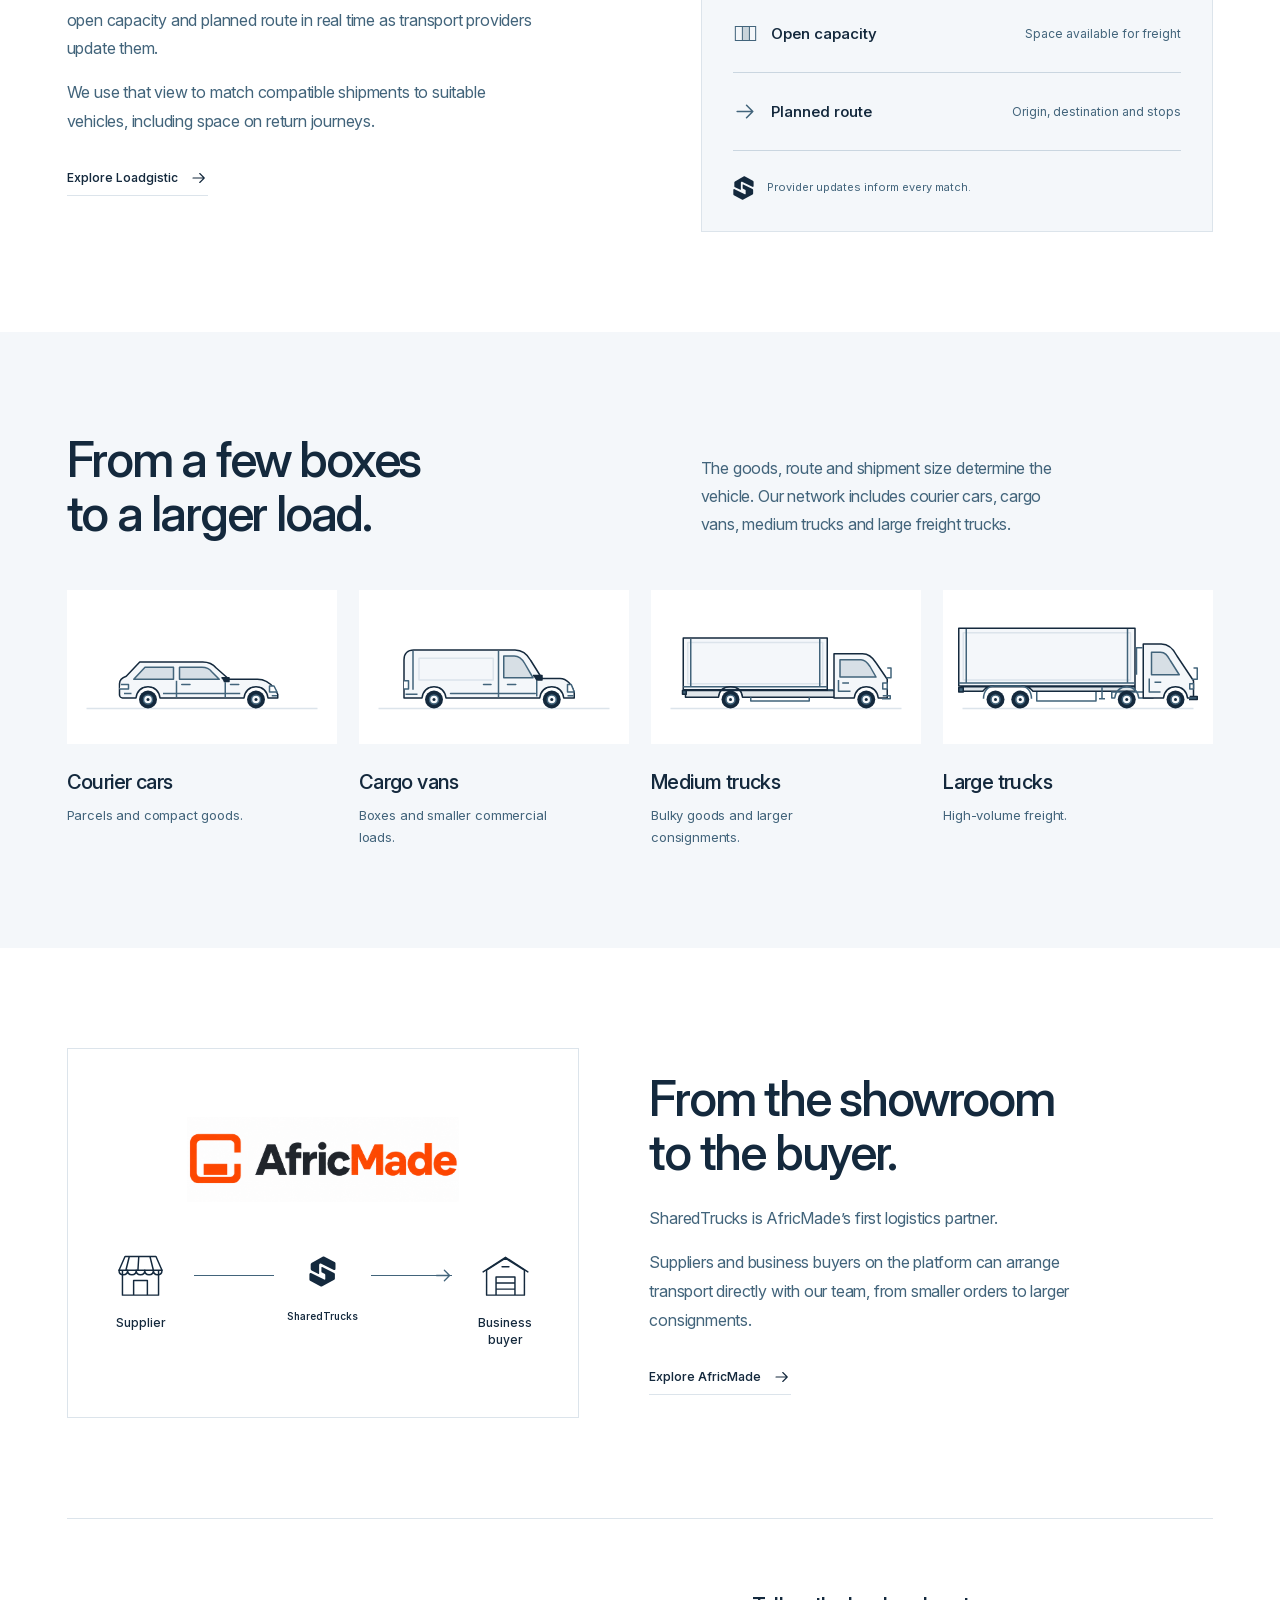
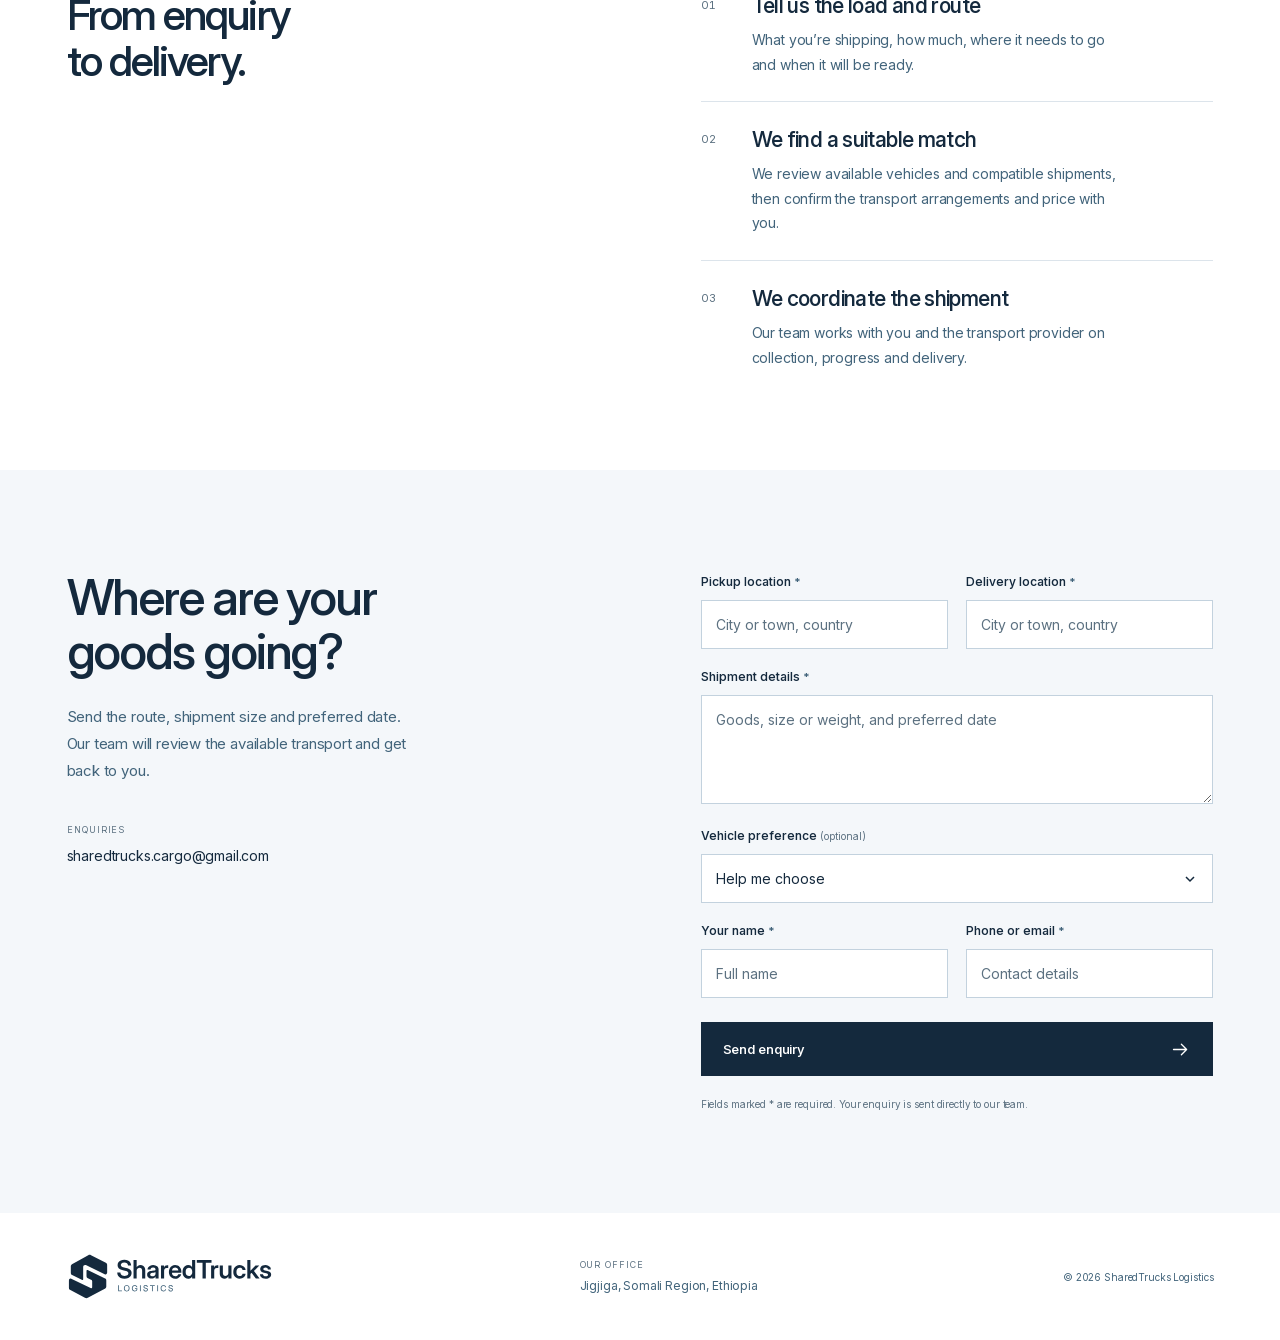
==== commit b202504e: "Explain shared truckload economics, Loadgistic capacity network and AfricMade partnership" ====
--- a/index.html
+++ b/index.html
@@ -4,14 +4,14 @@
   <meta charset="utf-8">
   <meta name="viewport" content="width=device-width, initial-scale=1">
   <meta name="theme-color" content="#14293d">
-  <meta name="description" content="Shared truckload freight across Ethiopia. SharedTrucks arranges transport for small, medium and large shipments, from courier cars and cargo vans to large trucks.">
+  <meta name="description" content="Shared truckload freight across Ethiopia and East Africa. SharedTrucks matches compatible shipments with available vehicle space so businesses share transport costs.">
   <meta name="color-scheme" content="light">
   <meta property="og:type" content="website">
-  <meta property="og:title" content="SharedTrucks Logistics — Ship your goods. Share the space.">
-  <meta property="og:description" content="Freight for businesses across Ethiopia. Share vehicle space with other shipments travelling in the same direction.">
+  <meta property="og:title" content="SharedTrucks Logistics — Ship your freight. Share the cost.">
+  <meta property="og:description" content="Compatible freight. Shared transport costs. A connected network for shipments across Ethiopia and East Africa.">
   <meta property="og:url" content="https://sharedtrucks.com/">
   <meta property="og:locale" content="en_US">
-  <title>SharedTrucks Logistics — Shared truckload across Ethiopia</title>
+  <title>SharedTrucks Logistics — Shared truckload across East Africa</title>
   <link rel="canonical" href="https://sharedtrucks.com/">
   <link rel="icon" href="favicon.ico?v=refined-s-v2" sizes="16x16 32x32 48x48">
   <link rel="icon" href="assets/favicon-32.png?v=refined-s-v2" type="image/png" sizes="32x32">
@@ -21,7 +21,7 @@
   <meta name="apple-mobile-web-app-title" content="SharedTrucks">
   <link rel="preload" href="assets/inter-variable.woff2" as="font" type="font/woff2" crossorigin>
   <link rel="preload" href="assets/shared-truck-hero.svg" as="image" fetchpriority="high">
-  <link rel="stylesheet" href="styles.css?v=refined-s-v2">
+  <link rel="stylesheet" href="styles.css?v=20261026-network">
   <script src="site-config.js" defer></script>
   <script src="script.js" defer></script>
 </head>
@@ -40,8 +40,8 @@
       <button id="nav-toggle" class="nav-toggle" type="button" aria-expanded="false" aria-controls="primary-nav" aria-label="Open navigation"><span></span><span></span></button>
       <nav id="primary-nav" class="primary-nav" aria-label="Main navigation">
         <a href="#shared-truckload">Shared truckload</a>
-        <a href="#vehicles">Vehicles</a>
-        <a href="#how-it-works">How it works</a>
+        <a href="#network">Our network</a>
+        <a href="#africmade">AfricMade</a>
         <a class="button button-small button-outline" href="#quote">Request a quote <svg class="arrow" aria-hidden="true"><use href="#arrow-right"/></svg></a>
       </nav>
     </div>
@@ -51,17 +51,15 @@
     <section id="top" class="hero" aria-labelledby="hero-title">
       <div class="container hero-grid">
         <div class="hero-copy">
-          <p class="eyebrow"><span class="label-square" aria-hidden="true"></span>Shared truckload · Ethiopia</p>
-          <h1 id="hero-title">Ship your goods.<br><span>Share the space.</span></h1>
-          <p class="hero-description">We arrange transport for small, medium and large shipments across Ethiopia. Your goods share vehicle space with other loads travelling in the same direction.</p>
+          <h1 id="hero-title">Ship your freight.<br><span>Share the cost.</span></h1>
+          <p class="hero-description">We match small, medium and large shipments with available vehicle space across Ethiopia and East Africa. Compatible loads travelling the same corridor share the journey and the cost.</p>
           <div class="hero-actions">
             <a class="button" href="#quote">Request a quote <svg class="arrow" aria-hidden="true"><use href="#arrow-right"/></svg></a>
-            <a class="text-link" href="#shared-truckload">See how it works <svg class="arrow" aria-hidden="true"><use href="#arrow-right"/></svg></a>
+            <a class="text-link" href="#shared-truckload">How sharing works <svg class="arrow" aria-hidden="true"><use href="#arrow-right"/></svg></a>
           </div>
         </div>
         <figure class="hero-art">
           <img src="assets/shared-truck-hero.svg" width="640" height="520" alt="Three separate groups of freight sharing the cargo space of a single truck" fetchpriority="high" decoding="async">
-          <figcaption><span class="load-key" aria-hidden="true"><i></i><i></i><i></i></span>Separate shipments. One shared vehicle.</figcaption>
         </figure>
       </div>
     </section>
@@ -70,28 +68,42 @@
       <div class="container">
         <div class="shared-intro">
           <div>
-            <p class="eyebrow"><span class="label-square" aria-hidden="true"></span>Shared truckload</p>
             <h2 id="shared-title">One vehicle.<br>Several businesses.</h2>
           </div>
-          <p class="shared-description">We bring together compatible shipments travelling in the same direction, so businesses can share vehicle space and transport costs.</p>
+          <p class="shared-description">Shipments that fit the same corridor and schedule can travel together. We check cargo compatibility and coordinate pickups and deliveries without moving goods through a consolidation terminal.</p>
         </div>
         <div class="benefit-grid">
           <article>
             <svg class="benefit-icon" aria-hidden="true"><use href="#space-icon"/></svg>
-            <h3>The space your goods need</h3>
-            <p>Move a smaller load without having to arrange a whole vehicle.</p>
+            <h3>Lower costs for smaller loads.</h3>
+            <p>Small and medium businesses share transport costs with other shippers on the same corridor. A smaller order can move without taking on the cost of an entire vehicle.</p>
           </article>
           <article>
             <svg class="benefit-icon" aria-hidden="true"><use href="#route-icon"/></svg>
-            <h3>No consolidation terminals</h3>
-            <p>We coordinate loads around the route, without bringing them into a separate terminal.</p>
-          </article>
-          <article>
-            <svg class="benefit-icon" aria-hidden="true"><use href="#team-icon"/></svg>
-            <h3>One team to work with</h3>
-            <p>We handle the transport arrangements with you and the transporter.</p>
-          </article>
-        </div>
+            <h3>Better use of each trip.</h3>
+            <p>Transport providers fill available space on outbound and return journeys. Better matched loads help reduce empty running and make each trip more productive.</p>
+          </article>
+        </div>
+      </div>
+    </section>
+
+    <section id="network" class="network-section section" aria-labelledby="network-title">
+      <div class="container network-grid">
+        <div class="network-copy">
+          <h2 id="network-title">The network behind<br>your shipment.</h2>
+          <p>Through Loadgistic, our team follows each vehicle’s availability, open capacity and planned route in real time as transport providers update them.</p>
+          <p>We use that view to match compatible shipments to suitable vehicles, including space on return journeys.</p>
+          <a class="text-link" href="https://loadgistic.com/" target="_blank" rel="noopener noreferrer" aria-label="Explore Loadgistic (opens in a new tab)">Explore Loadgistic <svg class="arrow" aria-hidden="true"><use href="#arrow-right"/></svg></a>
+        </div>
+        <figure class="capacity-panel" aria-labelledby="capacity-caption">
+          <div class="capacity-panel-head"><img src="assets/loadgistic-logo.webp" width="1510" height="390" alt="Loadgistic" loading="lazy"><span>Vehicle information</span></div>
+          <dl class="capacity-fields">
+            <div><dt><svg aria-hidden="true"><use href="#route-icon"/></svg>Availability</dt><dd>Empty or partly loaded</dd></div>
+            <div><dt><svg aria-hidden="true"><use href="#space-icon"/></svg>Open capacity</dt><dd>Space available for freight</dd></div>
+            <div><dt><svg aria-hidden="true"><use href="#arrow-right"/></svg>Planned route</dt><dd>Origin, destination and stops</dd></div>
+          </dl>
+          <figcaption id="capacity-caption"><img src="assets/logo-mark.svg" width="272" height="308" alt="" loading="lazy"><span>Provider updates inform every match.</span></figcaption>
+        </figure>
       </div>
     </section>
 
@@ -99,10 +111,9 @@
       <div class="container">
         <div class="section-intro">
           <div>
-            <p class="eyebrow"><span class="label-square" aria-hidden="true"></span>Vehicles for your cargo</p>
             <h2 id="vehicles-title">From a few boxes<br>to a larger load.</h2>
           </div>
-          <p>The goods, shipment size and route guide the choice of vehicle. We work with transporters across the full range.</p>
+          <p>The goods, route and shipment size determine the vehicle. Our network includes courier cars, cargo vans, medium trucks and large freight trucks.</p>
         </div>
         <div class="vehicle-grid">
           <article class="vehicle">
@@ -121,6 +132,25 @@
             <div class="vehicle-image"><img src="assets/vehicle-large.svg" width="360" height="180" alt="Side-profile illustration of a large freight truck" loading="lazy" decoding="async"></div>
             <h3>Large trucks</h3><p>High-volume freight.</p>
           </article>
+        </div>
+      </div>
+    </section>
+
+    <section id="africmade" class="commerce-section section" aria-labelledby="commerce-title">
+      <div class="container commerce-grid">
+        <div class="commerce-visual">
+          <div class="commerce-brand"><img src="assets/africmade-logo.webp" width="1942" height="809" alt="AfricMade" loading="lazy"></div>
+          <div class="trade-route" aria-label="SharedTrucks coordinates transport between the supplier and business buyer">
+            <div class="trade-party"><svg viewBox="0 0 64 64" aria-hidden="true"><path d="M11 27h42v29H11zM7 27l7-16h36l7 16M7 27h50M24 56V39h16v17M19 11l-4 16m15-16-1 16m14-16 4 16"/><path d="M7 27c0 7 10 7 10 0 0 7 10 7 10 0 0 7 10 7 10 0 0 7 10 7 10 0 0 7 10 7 10 0"/></svg><span>Supplier</span></div>
+            <div class="trade-connection"><span class="trade-line" aria-hidden="true"></span><div class="trade-carrier"><img src="assets/logo-mark.svg" width="272" height="308" alt="" loading="lazy"><span>SharedTrucks</span></div><svg class="arrow" aria-hidden="true"><use href="#arrow-right"/></svg></div>
+            <div class="trade-party"><svg viewBox="0 0 64 64" aria-hidden="true"><path d="M10 56V27l22-14 22 14v29H10ZM21 56V35h22v21M21 42h22m-22 7h22M28 23h8"/><path d="M6 29 32 12l26 17"/></svg><span>Business buyer</span></div>
+          </div>
+        </div>
+        <div class="commerce-copy">
+          <h2 id="commerce-title">From the showroom<br>to the buyer.</h2>
+          <p>SharedTrucks is AfricMade’s first logistics partner.</p>
+          <p>Suppliers and business buyers on the platform can arrange transport directly with our team, from smaller orders to larger consignments.</p>
+          <a class="text-link" href="https://africmade.com/" target="_blank" rel="noopener noreferrer" aria-label="Explore AfricMade (opens in a new tab)">Explore AfricMade <svg class="arrow" aria-hidden="true"><use href="#arrow-right"/></svg></a>
         </div>
       </div>
     </section>
@@ -128,13 +158,12 @@
     <section id="how-it-works" class="process-section" aria-labelledby="process-title">
       <div class="container process-layout">
         <div class="process-intro">
-          <p class="eyebrow"><span class="label-square" aria-hidden="true"></span>How it works</p>
-          <h2 id="process-title">From your enquiry<br>to the road.</h2>
+          <h2 id="process-title">From enquiry<br>to delivery.</h2>
         </div>
         <ol class="process-list">
-          <li><span class="step-number" aria-hidden="true">01</span><div><h3>Share the shipment details</h3><p>Tell us what you’re shipping, the pickup point, destination and preferred date.</p></div></li>
-          <li><span class="step-number" aria-hidden="true">02</span><div><h3>Agree the transport</h3><p>We assess the route and load, then discuss the available transport with you.</p></div></li>
-          <li><span class="step-number" aria-hidden="true">03</span><div><h3>We coordinate the move</h3><p>Our team works with you and the transporter to arrange pickup and delivery.</p></div></li>
+          <li><span class="step-number" aria-hidden="true">01</span><div><h3>Tell us the load and route</h3><p>What you’re shipping, how much, where it needs to go and when it will be ready.</p></div></li>
+          <li><span class="step-number" aria-hidden="true">02</span><div><h3>We find a suitable match</h3><p>We review available vehicles and compatible shipments, then confirm the transport arrangements and price with you.</p></div></li>
+          <li><span class="step-number" aria-hidden="true">03</span><div><h3>We coordinate the shipment</h3><p>Our team works with you and the transport provider on collection, progress and delivery.</p></div></li>
         </ol>
       </div>
     </section>
@@ -142,9 +171,8 @@
     <section id="quote" class="quote-section section" aria-labelledby="quote-title">
       <div class="container quote-grid">
         <div class="quote-copy">
-          <p class="eyebrow"><span class="label-square" aria-hidden="true"></span>Request a quote</p>
           <h2 id="quote-title">Where are your<br>goods going?</h2>
-          <p>Tell us what you’re moving, the pickup point and the destination. Our team will contact you to discuss the shipment.</p>
+          <p>Send the route, shipment size and preferred date. Our team will review the available transport and get back to you.</p>
           <div class="quote-contact"><span>Enquiries</span><p>sharedtrucks.cargo@gmail.com</p></div>
         </div>
         <div class="quote-form-wrap">
@@ -152,12 +180,12 @@
             <input id="botcheck" class="form-honeypot" name="botcheck" type="checkbox" tabindex="-1" autocomplete="off" aria-hidden="true">
             <div class="form-row">
               <div class="field">
-                <label for="pickup">Pickup city <span class="required" aria-hidden="true">*</span></label>
-                <input id="pickup" name="pickup" type="text" placeholder="City or town" autocomplete="off" maxlength="120" required>
-              </div>
-              <div class="field">
-                <label for="destination">Destination city <span class="required" aria-hidden="true">*</span></label>
-                <input id="destination" name="destination" type="text" placeholder="City or town" autocomplete="off" maxlength="120" required>
+                <label for="pickup">Pickup location <span class="required" aria-hidden="true">*</span></label>
+                <input id="pickup" name="pickup" type="text" placeholder="City or town, country" autocomplete="off" maxlength="120" required>
+              </div>
+              <div class="field">
+                <label for="destination">Delivery location <span class="required" aria-hidden="true">*</span></label>
+                <input id="destination" name="destination" type="text" placeholder="City or town, country" autocomplete="off" maxlength="120" required>
               </div>
             </div>
             <div class="field">
--- a/styles.css
+++ b/styles.css
@@ -92,10 +92,43 @@
 .shared-section .eyebrow { color: var(--line); }
 .shared-section .label-square { background: var(--line); }
 .shared-description { color: var(--line); max-width: 455px; font-size: 18px; line-height: 1.75; padding-bottom: 3px; }
-.benefit-grid { display: grid; grid-template-columns: repeat(3, minmax(0,1fr)); gap: 54px; margin-top: 62px; border-top: 1px solid rgba(220,228,235,.25); padding-top: 33px; }
+.benefit-grid { display: grid; grid-template-columns: repeat(2, minmax(0,1fr)); gap: 70px; margin-top: 52px; border-top: 1px solid rgba(220,228,235,.25); padding-top: 33px; }
 .benefit-icon { display: block; width: 30px; height: 30px; color: var(--line); margin-bottom: 23px; }
-.benefit-grid h3 { font-size: 19px; letter-spacing: -.025em; }
-.benefit-grid p { color: var(--line); font-size: 14px; line-height: 1.75; margin-top: 12px; max-width: 315px; }
+.benefit-grid h3 { font-size: 22px; letter-spacing: -.025em; }
+.benefit-grid p { color: var(--line); font-size: 14px; line-height: 1.8; margin-top: 12px; max-width: 480px; }
+
+.network-grid, .commerce-grid { display: grid; grid-template-columns: 1.1fr 1fr; align-items: center; gap: 70px; }
+.network-copy, .commerce-copy { min-width: 0; }
+.network-copy > p, .commerce-copy > p { max-width: 470px; margin-top: 25px; font-size: 16px; line-height: 1.8; }
+.network-copy > p + p, .commerce-copy > p + p { margin-top: 15px; }
+.network-copy .text-link, .commerce-copy .text-link { margin-top: 25px; }
+.capacity-panel { min-width: 0; padding: 31px; border: 1px solid var(--line); background: var(--paper); }
+.capacity-panel-head { display: flex; align-items: center; justify-content: space-between; gap: 20px; }
+.capacity-panel-head img { width: 183px; height: auto; }
+.capacity-panel-head > span { color: var(--muted); font-size: 10px; line-height: 1.5; text-align: right; }
+.capacity-fields { margin: 30px 0 25px; border-top: 1px solid #cad6e0; }
+.capacity-fields > div { display: grid; grid-template-columns: minmax(0,1fr) minmax(0,1fr); align-items: center; gap: 18px; padding-block: 26px; border-bottom: 1px solid #cad6e0; }
+.capacity-fields dt { display: flex; align-items: center; gap: 13px; font-size: 15px; line-height: 1.5; font-weight: 550; }
+.capacity-fields dt svg { width: 25px; height: 25px; color: var(--slate); flex-shrink: 0; }
+.capacity-fields dd { margin: 0; color: var(--slate); font-size: 12px; line-height: 1.6; text-align: right; }
+.capacity-panel figcaption { display: flex; align-items: center; gap: 13px; color: var(--slate); font-size: 11px; line-height: 1.6; }
+.capacity-panel figcaption img { width: 21px; height: auto; }
+.vehicles-section { background: var(--paper); }
+.vehicles-section .vehicle-image { background: var(--white); }
+.commerce-grid { grid-template-columns: 1fr 1.1fr; }
+.commerce-visual { min-width: 0; min-height: 370px; display: flex; flex-direction: column; justify-content: center; padding: 40px 30px; border: 1px solid var(--line); background: var(--white); }
+.commerce-brand { position: relative; width: 272px; max-width: 100%; height: 85px; overflow: hidden; margin-inline: auto; }
+.commerce-brand img { position: absolute; width: 120%; max-width: none; height: auto; left: -10%; top: 50%; transform: translateY(-50%); }
+.trade-route { display: grid; grid-template-columns: 86px minmax(0,1fr) 86px; align-items: start; gap: 10px; margin-top: 45px; }
+.trade-party { display: flex; flex-direction: column; align-items: center; gap: 13px; }
+.trade-party svg { width: 55px; height: 55px; fill: none; stroke: var(--navy); stroke-width: 1.7; stroke-linecap: round; stroke-linejoin: round; }
+.trade-party > span { font-size: 12px; line-height: 1.4; text-align: center; font-weight: 500; }
+.trade-connection { position: relative; display: flex; align-items: flex-start; justify-content: center; height: 84px; }
+.trade-line { position: absolute; left: 0; right: 0; top: 28px; height: 1px; background: var(--slate); }
+.trade-carrier { position: relative; z-index: 1; display: flex; flex-direction: column; align-items: center; padding: 9px 13px 0; background: var(--white); }
+.trade-carrier img { width: 27px; height: auto; }
+.trade-carrier > span { margin-top: 22px; font-size: 10px; line-height: 1.4; font-weight: 550; }
+.trade-connection > .arrow { position: absolute; top: 18px; right: -2px; width: 21px; height: 21px; color: var(--slate); }
 
 .section-intro { display: grid; grid-template-columns: 1.1fr 1fr; gap: 70px; align-items: end; }
 .section-intro > p { max-width: 360px; font-size: 16px; padding-bottom: 3px; }
@@ -166,11 +199,15 @@
   .hero-description { max-width: 390px; font-size: 15px; }
   .hero-actions { gap: 16px; }
   .hero-actions .button { padding-inline: 17px; gap: 20px; }
-  .shared-intro, .section-intro, .process-layout, .quote-grid { gap: 45px; }
+  .shared-intro, .section-intro, .process-layout, .quote-grid, .network-grid, .commerce-grid { gap: 45px; }
   .benefit-grid { gap: 32px; }
   .benefit-grid h3 { font-size: 18px; }
   .vehicle-grid { gap: 18px; }
   .vehicle h3 { font-size: 18px; }
+  .capacity-panel { padding: 26px; }
+  .capacity-panel-head img { width: 166px; }
+  .capacity-panel-head > span { font-size: 9px; }
+  .commerce-visual { padding-inline: 24px; }
 }
 @media (max-width: 900px) {
   html { scroll-padding-top: 94px; }
@@ -221,6 +258,20 @@
   .field label { font-size: 11px; }
   .footer-inner { gap: 24px; }
   .footer-brand { width: 185px; }
+  .network-grid, .commerce-grid { gap: 32px; grid-template-columns: minmax(0,1fr) minmax(0,1fr); }
+  .network-copy > p, .commerce-copy > p { font-size: 14px; }
+  .capacity-panel { padding: 22px; }
+  .capacity-panel-head { flex-direction: column; align-items: flex-start; gap: 12px; }
+  .capacity-fields { margin-top: 22px; }
+  .capacity-fields > div { grid-template-columns: 1fr; gap: 7px; padding-block: 20px; }
+  .capacity-fields dd { margin-left: 38px; text-align: left; }
+  .commerce-visual { padding: 30px 20px; min-height: 340px; }
+  .commerce-brand { width: 230px; height: 73px; }
+  .trade-route { grid-template-columns: 70px minmax(0,1fr) 70px; gap: 5px; margin-top: 39px; }
+  .trade-party svg { width: 47px; height: 55px; }
+  .trade-party > span { font-size: 11px; }
+  .trade-carrier { padding-inline: 8px; }
+  .trade-carrier > span { font-size: 9px; }
 }
 @media (max-width: 650px) {
   :root { --gutter: 24px; }
@@ -271,6 +322,21 @@
   .footer-inner { display: grid; grid-template-columns: 1fr 1fr; gap: 26px 15px; }
   .footer-brand { width: 190px; grid-column: 1 / -1; }
   .copyright { max-width: 145px; justify-self: end; font-size: 10px; align-self: end; }
+  .network-grid, .commerce-grid { grid-template-columns: minmax(0,1fr); gap: 32px; }
+  .network-copy > p, .commerce-copy > p { font-size: 15px; max-width: 480px; margin-top: 22px; }
+  .capacity-panel-head { flex-direction: row; align-items: center; gap: 14px; }
+  .capacity-panel-head img { width: 160px; }
+  .capacity-panel-head > span { max-width: 88px; }
+  .capacity-fields > div { grid-template-columns: minmax(0,1fr) minmax(0,1.1fr); gap: 12px; padding-block: 23px; }
+  .capacity-fields dd { margin-left: 0; text-align: right; }
+  .capacity-fields dt { font-size: 14px; gap: 10px; }
+  .commerce-copy { grid-row: 1; }
+  .commerce-visual { min-height: 320px; padding: 34px 20px; }
+  .commerce-brand { width: 244px; height: 78px; }
+  .trade-route { grid-template-columns: 76px minmax(0,1fr) 76px; margin-top: 42px; }
+  .trade-party svg { width: 52px; }
+  .trade-party > span { font-size: 12px; }
+  .trade-carrier > span { font-size: 10px; }
 }
 @media (max-width: 380px) {
   :root { --gutter: 20px; }
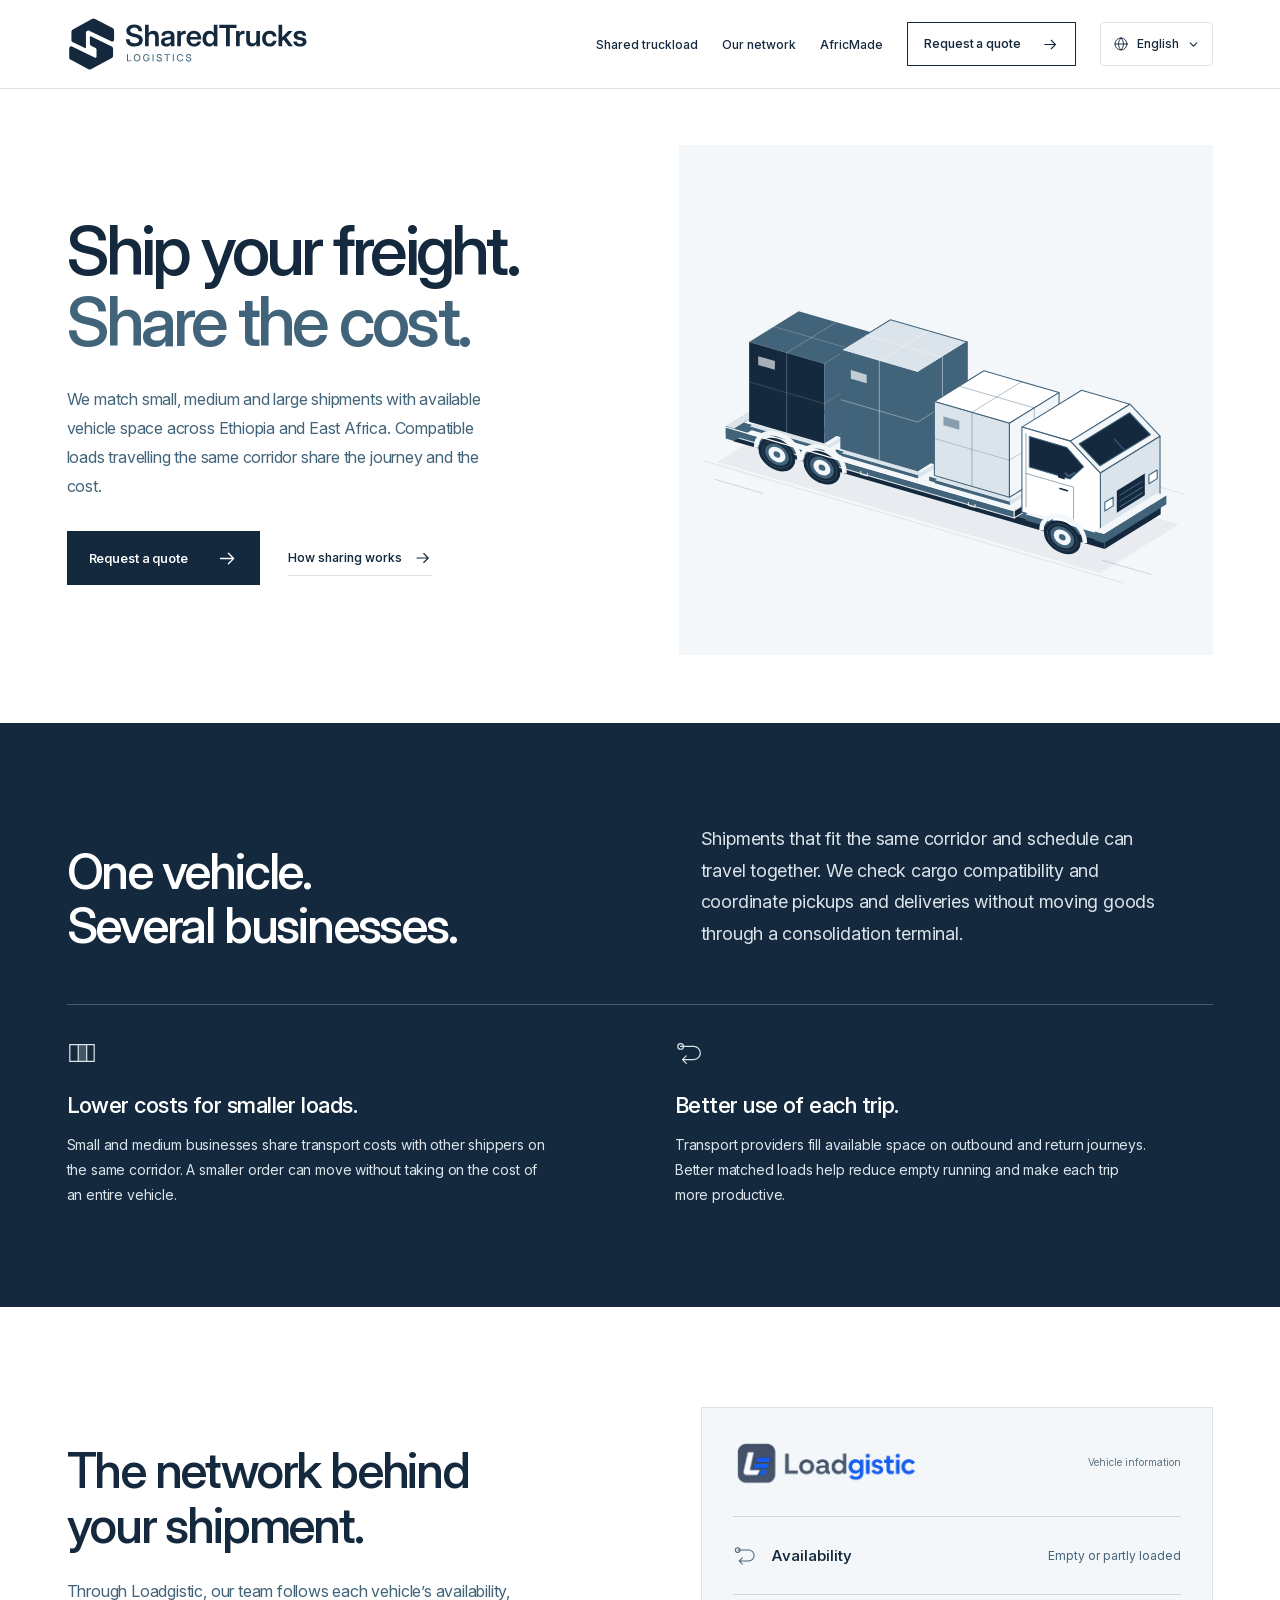
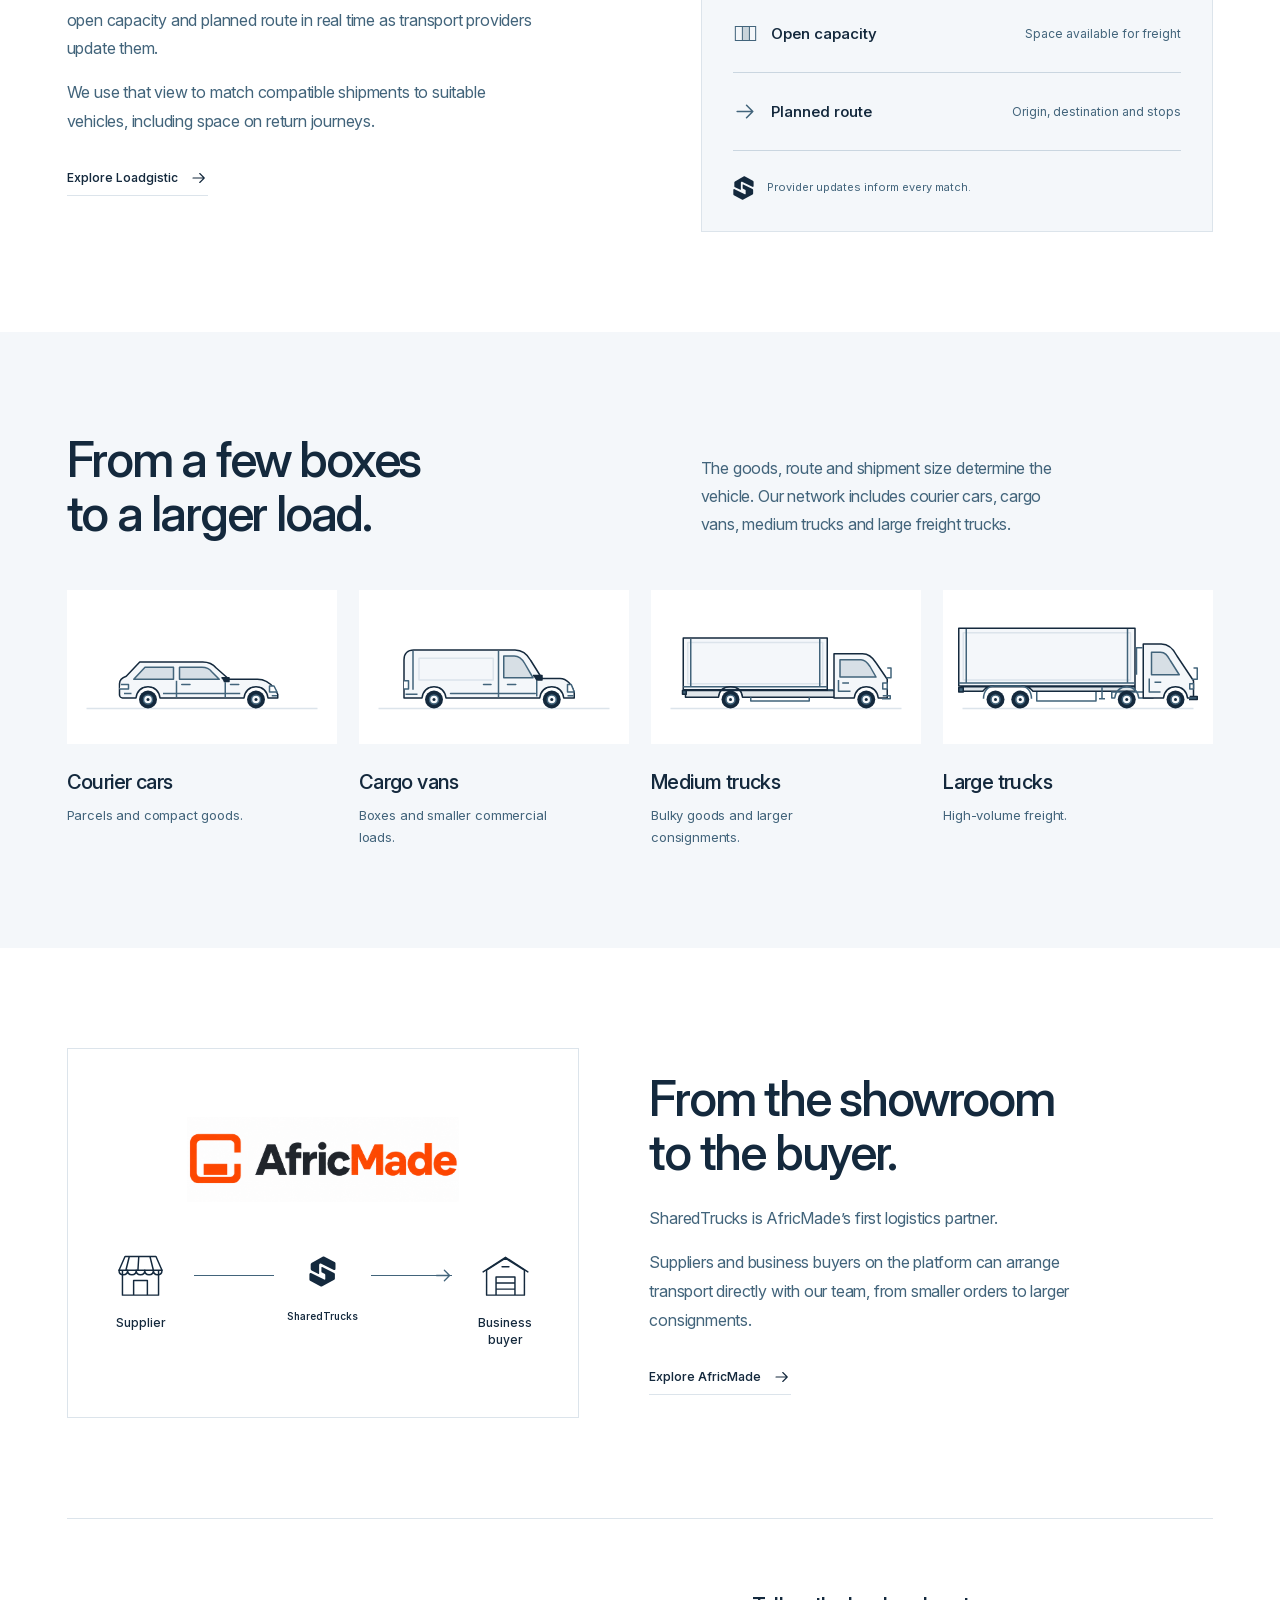
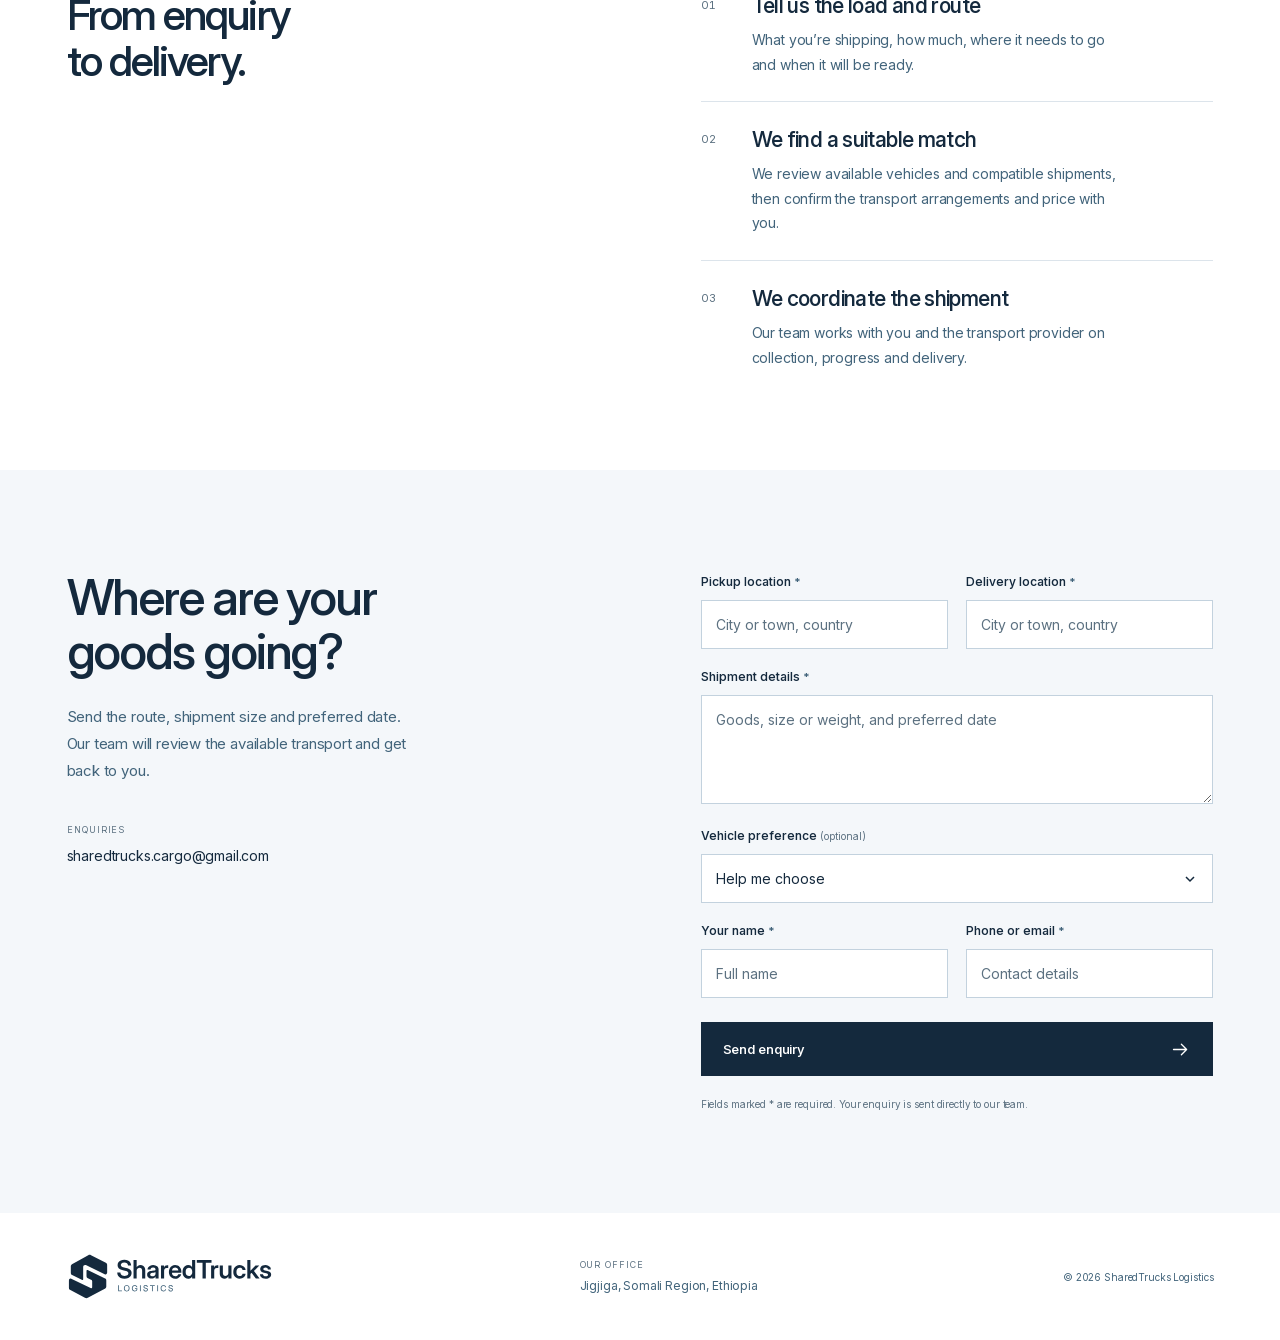
==== commit f4285141: "Add Amharic and Afaan Oromoo pages with accessible language switching and localized forms" ====
--- a/index.html
+++ b/index.html
@@ -1,5 +1,5 @@
 <!doctype html>
-<html lang="en">
+<html lang="en" dir="ltr">
 <head>
   <meta charset="utf-8">
   <meta name="viewport" content="width=device-width, initial-scale=1">
@@ -13,38 +13,41 @@
   <meta property="og:locale" content="en_US">
   <title>SharedTrucks Logistics — Shared truckload across East Africa</title>
   <link rel="canonical" href="https://sharedtrucks.com/">
-  <link rel="icon" href="favicon.ico?v=refined-s-v2" sizes="16x16 32x32 48x48">
-  <link rel="icon" href="assets/favicon-32.png?v=refined-s-v2" type="image/png" sizes="32x32">
-  <link rel="icon" href="assets/favicon-s.svg" type="image/svg+xml" sizes="any">
-  <link rel="apple-touch-icon" href="apple-touch-icon.png?v=refined-s-v2" sizes="180x180">
-  <link rel="manifest" href="site.webmanifest?v=refined-s-v2">
+  <link rel="icon" href="./favicon.ico?v=refined-s-v2" sizes="16x16 32x32 48x48">
+  <link rel="icon" href="./assets/favicon-32.png?v=refined-s-v2" type="image/png" sizes="32x32">
+  <link rel="icon" href="./assets/favicon-s.svg" type="image/svg+xml" sizes="any">
+  <link rel="apple-touch-icon" href="./apple-touch-icon.png?v=refined-s-v2" sizes="180x180">
+  <link rel="manifest" href="./site.webmanifest?v=refined-s-v2">
   <meta name="apple-mobile-web-app-title" content="SharedTrucks">
-  <link rel="preload" href="assets/inter-variable.woff2" as="font" type="font/woff2" crossorigin>
-  <link rel="preload" href="assets/shared-truck-hero.svg" as="image" fetchpriority="high">
-  <link rel="stylesheet" href="styles.css?v=20261026-network">
-  <script src="site-config.js" defer></script>
-  <script src="script.js" defer></script>
-</head>
+  <link rel="preload" href="./assets/inter-variable.woff2" as="font" type="font/woff2" crossorigin>
+  <link rel="preload" href="./assets/shared-truck-hero.svg" as="image" fetchpriority="high">
+  <link rel="stylesheet" href="./styles.css?v=20261026-languages">
+  <script type="application/json" id="site-copy">{"nav.open": "Open navigation", "nav.close": "Close navigation", "validation.required": "Please fill in this field.", "validation.email": "Please enter a valid email address.", "validation.invalid": "Please check this field.", "validation.tooLong": "Please shorten this entry.", "form.check": "Please check the highlighted fields.", "form.sendingButton": "Sending…", "form.unavailable": "The enquiry form is temporarily unavailable. Please try again later.", "validation.contact": "Enter a phone number or email address so we can contact you.", "form.vehicleFallback": "Please recommend a suitable vehicle", "form.sending": "Sending your enquiry…", "form.success": "Your enquiry has been submitted. Our team will contact you.", "form.setupError": "Your enquiry has not been sent. The form is not ready to receive messages yet. Please try again later.", "form.error": "We couldn’t confirm that your enquiry was received. Your details are still in the form. Please try again.", "form.send": "Send enquiry"}</script><script src="./languages.js?v=20261026-languages" defer></script><script src="./site-config.js" defer></script>
+  <script src="./script.js?v=20261026-languages" defer></script>
+<link rel="alternate" hreflang="en" href="https://sharedtrucks.com/"><link rel="alternate" hreflang="am" href="https://sharedtrucks.com/am/"><meta property="og:locale:alternate" content="am_ET"><link rel="alternate" hreflang="om" href="https://sharedtrucks.com/om/"><meta property="og:locale:alternate" content="om_ET"><link rel="alternate" hreflang="x-default" href="https://sharedtrucks.com/"><link rel="stylesheet" href="./languages.css?v=20261026-languages"></head>
 <body>
   <a class="skip-link" href="#main">Skip to content</a>
   <svg class="svg-definitions" xmlns="http://www.w3.org/2000/svg" aria-hidden="true">
-    <symbol id="arrow-right" viewBox="0 0 24 24"><path d="M4 12h15m-6-6 6 6-6 6" fill="none" stroke="currentColor" stroke-width="1.5" stroke-linecap="round" stroke-linejoin="round"/></symbol>
-    <symbol id="space-icon" viewBox="0 0 32 32"><path d="M3 7h26v18H3zM12 7v18M21 7v18" fill="none" stroke="currentColor" stroke-width="1.3"/><path d="M12 7h9v18h-9z" fill="currentColor" opacity=".24"/></symbol>
-    <symbol id="route-icon" viewBox="0 0 32 32"><path d="M6 9h14a7 7 0 0 1 0 14H8m4-4-4 4 4 4" fill="none" stroke="currentColor" stroke-width="1.3" stroke-linecap="round" stroke-linejoin="round"/><circle cx="6" cy="9" r="3" fill="none" stroke="currentColor" stroke-width="1.3"/></symbol>
-    <symbol id="team-icon" viewBox="0 0 32 32"><circle cx="12" cy="10" r="4" fill="none" stroke="currentColor" stroke-width="1.3"/><path d="M3 26v-3a9 9 0 0 1 18 0v3M22 7a4 4 0 0 1 0 8m3 4a8 8 0 0 1 4 7" fill="none" stroke="currentColor" stroke-width="1.3" stroke-linecap="round"/></symbol>
+    <symbol id="arrow-right" viewbox="0 0 24 24"><path d="M4 12h15m-6-6 6 6-6 6" fill="none" stroke="currentColor" stroke-width="1.5" stroke-linecap="round" stroke-linejoin="round"></path></symbol>
+    <symbol id="space-icon" viewbox="0 0 32 32"><path d="M3 7h26v18H3zM12 7v18M21 7v18" fill="none" stroke="currentColor" stroke-width="1.3"></path><path d="M12 7h9v18h-9z" fill="currentColor" opacity=".24"></path></symbol>
+    <symbol id="route-icon" viewbox="0 0 32 32"><path d="M6 9h14a7 7 0 0 1 0 14H8m4-4-4 4 4 4" fill="none" stroke="currentColor" stroke-width="1.3" stroke-linecap="round" stroke-linejoin="round"></path><circle cx="6" cy="9" r="3" fill="none" stroke="currentColor" stroke-width="1.3"></circle></symbol>
+    <symbol id="team-icon" viewbox="0 0 32 32"><circle cx="12" cy="10" r="4" fill="none" stroke="currentColor" stroke-width="1.3"></circle><path d="M3 26v-3a9 9 0 0 1 18 0v3M22 7a4 4 0 0 1 0 8m3 4a8 8 0 0 1 4 7" fill="none" stroke="currentColor" stroke-width="1.3" stroke-linecap="round"></path></symbol>
   </svg>
 
   <header class="site-header">
     <div class="container header-inner">
-      <a class="brand" href="#top" aria-label="SharedTrucks Logistics home"><img src="assets/logo.svg?v=refined-s-v2" width="329" height="84" alt="SharedTrucks Logistics"></a>
-      <button id="nav-toggle" class="nav-toggle" type="button" aria-expanded="false" aria-controls="primary-nav" aria-label="Open navigation"><span></span><span></span></button>
+      <a class="brand" href="#top" aria-label="SharedTrucks Logistics home"><img src="./assets/logo.svg?v=refined-s-v2" width="329" height="84" alt="SharedTrucks Logistics"></a>
       <nav id="primary-nav" class="primary-nav" aria-label="Main navigation">
         <a href="#shared-truckload">Shared truckload</a>
         <a href="#network">Our network</a>
         <a href="#africmade">AfricMade</a>
-        <a class="button button-small button-outline" href="#quote">Request a quote <svg class="arrow" aria-hidden="true"><use href="#arrow-right"/></svg></a>
+        <a class="button button-small button-outline" href="#quote">Request a quote <svg class="arrow" aria-hidden="true"><use href="#arrow-right"></use></svg></a>
       </nav>
-    </div>
+    <details class="language-switcher" data-language-switcher>
+      <summary aria-label="Choose language: English"><svg class="language-globe" viewbox="0 0 24 24" fill="none" aria-hidden="true"><circle cx="12" cy="12" r="9"></circle><path d="M3 12h18M12 3c5 5 5 13 0 18-5-5-5-13 0-18Z"></path></svg><span class="language-current" lang="en">English</span><svg class="language-chevron" viewbox="0 0 16 16" fill="none" aria-hidden="true"><path d="m4 6 4 4 4-4"></path></svg></summary>
+      <div class="language-options" aria-label="Choose language"><a href="./" lang="en" hreflang="en" data-language-link="en" aria-current="page"><span>English</span><svg viewbox="0 0 20 20" fill="none" aria-hidden="true"><path d="m4 10 4 4 8-8"></path></svg></a><a href="./am/" lang="am" hreflang="am" data-language-link="am"><span>አማርኛ</span><svg viewbox="0 0 20 20" fill="none" aria-hidden="true"><path d="m4 10 4 4 8-8"></path></svg></a><a href="./om/" lang="om" hreflang="om" data-language-link="om"><span>Afaan Oromoo</span><svg viewbox="0 0 20 20" fill="none" aria-hidden="true"><path d="m4 10 4 4 8-8"></path></svg></a></div>
+    </details><button id="nav-toggle" class="nav-toggle" type="button" aria-expanded="false" aria-controls="primary-nav" aria-label="Open navigation"><span></span><span></span></button>
+      </div>
   </header>
 
   <main id="main">
@@ -54,12 +57,12 @@
           <h1 id="hero-title">Ship your freight.<br><span>Share the cost.</span></h1>
           <p class="hero-description">We match small, medium and large shipments with available vehicle space across Ethiopia and East Africa. Compatible loads travelling the same corridor share the journey and the cost.</p>
           <div class="hero-actions">
-            <a class="button" href="#quote">Request a quote <svg class="arrow" aria-hidden="true"><use href="#arrow-right"/></svg></a>
-            <a class="text-link" href="#shared-truckload">How sharing works <svg class="arrow" aria-hidden="true"><use href="#arrow-right"/></svg></a>
+            <a class="button" href="#quote">Request a quote <svg class="arrow" aria-hidden="true"><use href="#arrow-right"></use></svg></a>
+            <a class="text-link" href="#shared-truckload">How sharing works <svg class="arrow" aria-hidden="true"><use href="#arrow-right"></use></svg></a>
           </div>
         </div>
         <figure class="hero-art">
-          <img src="assets/shared-truck-hero.svg" width="640" height="520" alt="Three separate groups of freight sharing the cargo space of a single truck" fetchpriority="high" decoding="async">
+          <img src="./assets/shared-truck-hero.svg" width="640" height="520" alt="Three separate groups of freight sharing the cargo space of a single truck" fetchpriority="high" decoding="async">
         </figure>
       </div>
     </section>
@@ -74,12 +77,12 @@
         </div>
         <div class="benefit-grid">
           <article>
-            <svg class="benefit-icon" aria-hidden="true"><use href="#space-icon"/></svg>
+            <svg class="benefit-icon" aria-hidden="true"><use href="#space-icon"></use></svg>
             <h3>Lower costs for smaller loads.</h3>
             <p>Small and medium businesses share transport costs with other shippers on the same corridor. A smaller order can move without taking on the cost of an entire vehicle.</p>
           </article>
           <article>
-            <svg class="benefit-icon" aria-hidden="true"><use href="#route-icon"/></svg>
+            <svg class="benefit-icon" aria-hidden="true"><use href="#route-icon"></use></svg>
             <h3>Better use of each trip.</h3>
             <p>Transport providers fill available space on outbound and return journeys. Better matched loads help reduce empty running and make each trip more productive.</p>
           </article>
@@ -93,16 +96,16 @@
           <h2 id="network-title">The network behind<br>your shipment.</h2>
           <p>Through Loadgistic, our team follows each vehicle’s availability, open capacity and planned route in real time as transport providers update them.</p>
           <p>We use that view to match compatible shipments to suitable vehicles, including space on return journeys.</p>
-          <a class="text-link" href="https://loadgistic.com/" target="_blank" rel="noopener noreferrer" aria-label="Explore Loadgistic (opens in a new tab)">Explore Loadgistic <svg class="arrow" aria-hidden="true"><use href="#arrow-right"/></svg></a>
+          <a class="text-link" href="https://loadgistic.com/" target="_blank" rel="noopener noreferrer" aria-label="Explore Loadgistic (opens in a new tab)">Explore Loadgistic <svg class="arrow" aria-hidden="true"><use href="#arrow-right"></use></svg></a>
         </div>
         <figure class="capacity-panel" aria-labelledby="capacity-caption">
-          <div class="capacity-panel-head"><img src="assets/loadgistic-logo.webp" width="1510" height="390" alt="Loadgistic" loading="lazy"><span>Vehicle information</span></div>
+          <div class="capacity-panel-head"><img src="./assets/loadgistic-logo.webp" width="1510" height="390" alt="Loadgistic" loading="lazy"><span>Vehicle information</span></div>
           <dl class="capacity-fields">
-            <div><dt><svg aria-hidden="true"><use href="#route-icon"/></svg>Availability</dt><dd>Empty or partly loaded</dd></div>
-            <div><dt><svg aria-hidden="true"><use href="#space-icon"/></svg>Open capacity</dt><dd>Space available for freight</dd></div>
-            <div><dt><svg aria-hidden="true"><use href="#arrow-right"/></svg>Planned route</dt><dd>Origin, destination and stops</dd></div>
+            <div><dt><svg aria-hidden="true"><use href="#route-icon"></use></svg>Availability</dt><dd>Empty or partly loaded</dd></div>
+            <div><dt><svg aria-hidden="true"><use href="#space-icon"></use></svg>Open capacity</dt><dd>Space available for freight</dd></div>
+            <div><dt><svg aria-hidden="true"><use href="#arrow-right"></use></svg>Planned route</dt><dd>Origin, destination and stops</dd></div>
           </dl>
-          <figcaption id="capacity-caption"><img src="assets/logo-mark.svg" width="272" height="308" alt="" loading="lazy"><span>Provider updates inform every match.</span></figcaption>
+          <figcaption id="capacity-caption"><img src="./assets/logo-mark.svg" width="272" height="308" alt="" loading="lazy"><span>Provider updates inform every match.</span></figcaption>
         </figure>
       </div>
     </section>
@@ -117,19 +120,19 @@
         </div>
         <div class="vehicle-grid">
           <article class="vehicle">
-            <div class="vehicle-image"><img src="assets/vehicle-car.svg" width="360" height="180" alt="Side-profile illustration of a courier car" loading="lazy" decoding="async"></div>
+            <div class="vehicle-image"><img src="./assets/vehicle-car.svg" width="360" height="180" alt="Side-profile illustration of a courier car" loading="lazy" decoding="async"></div>
             <h3>Courier cars</h3><p>Parcels and compact goods.</p>
           </article>
           <article class="vehicle">
-            <div class="vehicle-image"><img src="assets/vehicle-van.svg" width="360" height="180" alt="Side-profile illustration of a cargo van" loading="lazy" decoding="async"></div>
+            <div class="vehicle-image"><img src="./assets/vehicle-van.svg" width="360" height="180" alt="Side-profile illustration of a cargo van" loading="lazy" decoding="async"></div>
             <h3>Cargo vans</h3><p>Boxes and smaller commercial loads.</p>
           </article>
           <article class="vehicle">
-            <div class="vehicle-image"><img src="assets/vehicle-medium.svg" width="360" height="180" alt="Side-profile illustration of a medium box truck" loading="lazy" decoding="async"></div>
+            <div class="vehicle-image"><img src="./assets/vehicle-medium.svg" width="360" height="180" alt="Side-profile illustration of a medium box truck" loading="lazy" decoding="async"></div>
             <h3>Medium trucks</h3><p>Bulky goods and larger consignments.</p>
           </article>
           <article class="vehicle">
-            <div class="vehicle-image"><img src="assets/vehicle-large.svg" width="360" height="180" alt="Side-profile illustration of a large freight truck" loading="lazy" decoding="async"></div>
+            <div class="vehicle-image"><img src="./assets/vehicle-large.svg" width="360" height="180" alt="Side-profile illustration of a large freight truck" loading="lazy" decoding="async"></div>
             <h3>Large trucks</h3><p>High-volume freight.</p>
           </article>
         </div>
@@ -139,18 +142,18 @@
     <section id="africmade" class="commerce-section section" aria-labelledby="commerce-title">
       <div class="container commerce-grid">
         <div class="commerce-visual">
-          <div class="commerce-brand"><img src="assets/africmade-logo.webp" width="1942" height="809" alt="AfricMade" loading="lazy"></div>
+          <div class="commerce-brand"><img src="./assets/africmade-logo.webp" width="1942" height="809" alt="AfricMade" loading="lazy"></div>
           <div class="trade-route" aria-label="SharedTrucks coordinates transport between the supplier and business buyer">
-            <div class="trade-party"><svg viewBox="0 0 64 64" aria-hidden="true"><path d="M11 27h42v29H11zM7 27l7-16h36l7 16M7 27h50M24 56V39h16v17M19 11l-4 16m15-16-1 16m14-16 4 16"/><path d="M7 27c0 7 10 7 10 0 0 7 10 7 10 0 0 7 10 7 10 0 0 7 10 7 10 0 0 7 10 7 10 0"/></svg><span>Supplier</span></div>
-            <div class="trade-connection"><span class="trade-line" aria-hidden="true"></span><div class="trade-carrier"><img src="assets/logo-mark.svg" width="272" height="308" alt="" loading="lazy"><span>SharedTrucks</span></div><svg class="arrow" aria-hidden="true"><use href="#arrow-right"/></svg></div>
-            <div class="trade-party"><svg viewBox="0 0 64 64" aria-hidden="true"><path d="M10 56V27l22-14 22 14v29H10ZM21 56V35h22v21M21 42h22m-22 7h22M28 23h8"/><path d="M6 29 32 12l26 17"/></svg><span>Business buyer</span></div>
+            <div class="trade-party"><svg viewbox="0 0 64 64" aria-hidden="true"><path d="M11 27h42v29H11zM7 27l7-16h36l7 16M7 27h50M24 56V39h16v17M19 11l-4 16m15-16-1 16m14-16 4 16"></path><path d="M7 27c0 7 10 7 10 0 0 7 10 7 10 0 0 7 10 7 10 0 0 7 10 7 10 0 0 7 10 7 10 0"></path></svg><span>Supplier</span></div>
+            <div class="trade-connection"><span class="trade-line" aria-hidden="true"></span><div class="trade-carrier"><img src="./assets/logo-mark.svg" width="272" height="308" alt="" loading="lazy"><span>SharedTrucks</span></div><svg class="arrow" aria-hidden="true"><use href="#arrow-right"></use></svg></div>
+            <div class="trade-party"><svg viewbox="0 0 64 64" aria-hidden="true"><path d="M10 56V27l22-14 22 14v29H10ZM21 56V35h22v21M21 42h22m-22 7h22M28 23h8"></path><path d="M6 29 32 12l26 17"></path></svg><span>Business buyer</span></div>
           </div>
         </div>
         <div class="commerce-copy">
           <h2 id="commerce-title">From the showroom<br>to the buyer.</h2>
           <p>SharedTrucks is AfricMade’s first logistics partner.</p>
           <p>Suppliers and business buyers on the platform can arrange transport directly with our team, from smaller orders to larger consignments.</p>
-          <a class="text-link" href="https://africmade.com/" target="_blank" rel="noopener noreferrer" aria-label="Explore AfricMade (opens in a new tab)">Explore AfricMade <svg class="arrow" aria-hidden="true"><use href="#arrow-right"/></svg></a>
+          <a class="text-link" href="https://africmade.com/" target="_blank" rel="noopener noreferrer" aria-label="Explore AfricMade (opens in a new tab)">Explore AfricMade <svg class="arrow" aria-hidden="true"><use href="#arrow-right"></use></svg></a>
         </div>
       </div>
     </section>
@@ -212,7 +215,7 @@
                 <input id="contact" name="contact" type="text" placeholder="Contact details" autocomplete="email" maxlength="180" required>
               </div>
             </div>
-            <button id="quote-submit" class="button submit-button" type="submit" disabled><span id="quote-submit-label" data-submit-label>Send enquiry</span><svg class="arrow" aria-hidden="true"><use href="#arrow-right"/></svg></button>
+            <button id="quote-submit" class="button submit-button" type="submit" disabled><span id="quote-submit-label" data-submit-label>Send enquiry</span><svg class="arrow" aria-hidden="true"><use href="#arrow-right"></use></svg></button>
             <p class="field-key">Fields marked * are required. Your enquiry is sent directly to our team.</p>
             <p id="form-status" class="form-status" role="status" aria-live="polite" tabindex="-1"></p>
             <noscript><p class="form-note">Enable JavaScript to send your enquiry using this form.</p></noscript>
@@ -224,7 +227,7 @@
 
   <footer class="site-footer">
     <div class="container footer-inner">
-      <a class="brand footer-brand" href="#top" aria-label="SharedTrucks Logistics home"><img src="assets/logo.svg?v=refined-s-v2" width="329" height="84" alt="SharedTrucks Logistics"></a>
+      <a class="brand footer-brand" href="#top" aria-label="SharedTrucks Logistics home"><img src="./assets/logo.svg?v=refined-s-v2" width="329" height="84" alt="SharedTrucks Logistics"></a>
       <div class="footer-office"><span class="footer-label">Our office</span><p>Jigjiga, Somali Region, Ethiopia</p></div>
       <p class="copyright">© <span id="copyright-year">2026</span> SharedTrucks Logistics</p>
     </div>
--- a/languages.css
+++ b/languages.css
@@ -0,0 +1,104 @@
+@font-face {
+  font-family: "Noto Sans Ethiopic";
+  src: url("assets/noto-sans-ethiopic.woff") format("woff");
+  font-style: normal;
+  font-weight: 100 900;
+  font-display: swap;
+}
+/* The language chooser remains available independently of the mobile menu. */
+.language-switcher { position: relative; flex: 0 0 auto; order: 3; z-index: 25; color: var(--language-ink); font-family: Inter, "Noto Sans Ethiopic", Arial, sans-serif; }
+.language-switcher summary { min-height: 44px; padding: 10px 12px; display: flex; align-items: center; justify-content: center; gap: 8px; border: 1px solid var(--language-line); border-radius: 4px; cursor: pointer; list-style: none; background: var(--language-bg); font-size: 12px; font-weight: 500; line-height: 1.5; white-space: nowrap; user-select: none; }
+.language-switcher summary::-webkit-details-marker { display: none; }
+.language-switcher summary::marker { content: ""; }
+.language-switcher summary:hover, .language-switcher[open] summary { border-color: var(--language-ink); }
+.language-switcher summary:focus-visible, .language-options a:focus-visible { outline: 2px solid var(--language-accent); outline-offset: 3px; }
+.language-switcher svg { flex-shrink: 0; stroke: currentColor; stroke-width: 1.4; stroke-linecap: round; stroke-linejoin: round; }
+.language-globe { width: 16px; height: 16px; }
+.language-chevron { width: 13px; height: 13px; transition: transform .16s; }
+.language-switcher[open] .language-chevron { transform: rotate(180deg); }
+.language-options { position: absolute; right: 0; top: calc(100% + 10px); min-width: 184px; padding: 6px; background: var(--language-bg); border: 1px solid var(--language-line); border-radius: 6px; box-shadow: 0 10px 30px rgba(20,35,50,.1); }
+.language-options a { min-height: 46px; display: flex; align-items: center; justify-content: space-between; gap: 20px; padding: 10px 12px; border-radius: 3px; font-size: 14px; line-height: 1.5; white-space: nowrap; }
+.language-options a:hover, .language-options a[aria-current="page"] { background: var(--language-hover); }
+.language-options a[aria-current="page"] { font-weight: 600; }
+.language-options a svg { width: 17px; height: 17px; visibility: hidden; }
+.language-options a[aria-current="page"] svg { visibility: visible; }
+.language-switcher [lang="am"] { font-family: "Noto Sans Ethiopic", Inter, sans-serif; }
+html[lang="am"] body, html[lang="am"] input, html[lang="am"] select, html[lang="am"] textarea, html[lang="am"] button { font-family: Inter, "Noto Sans Ethiopic", sans-serif; }
+html[lang="am"] :is(h1,h2,h3,p,li,dt,dd,label,a,button,summary,.section-label,.eyebrow,.footer-label,.approach-label,.platform-art-top,.platform-status,.illustration-note,.sector-inner span,.sector-inner small) { letter-spacing: 0; }
+html[lang="am"] :is(h1,h2) { line-height: 1.3; }
+html[lang="am"] h3 { line-height: 1.5; }
+html[lang="am"] p { line-height: 1.9; }
+html:not([lang="en"]) :is(.hero-copy,.network-copy,.commerce-copy,.vision-content,.expertise-intro,.company-copy,.contact-copy) { min-width: 0; }
+html:not([lang="en"]) :is(h1,h2,h3) { overflow-wrap: break-word; }
+html:not([lang="en"]) .hero h1 { white-space: normal; }
+html:not([lang="en"]) .text-link { white-space: normal; }
+html:not([lang="en"]) .hero-actions { flex-wrap: wrap; }
+@media (max-width: 1180px) {
+  .header-inner { gap: 14px; justify-content: flex-start; }
+  .header-inner > .brand { margin-right: auto; }
+  .language-switcher { order: 2; }
+}
+@media (max-width: 600px) {
+  .header-inner { gap: 8px; }
+  .language-switcher summary { padding: 9px 8px; font-size: 11px; gap: 5px; }
+  .language-globe { display: none; }
+  .language-options { right: -52px; top: calc(100% + 12px); }
+  .language-options a { min-height: 48px; }
+}
+@media print { .language-switcher { display: none; } }
+:root { --language-ink: var(--navy); --language-line: var(--line); --language-bg: var(--white); --language-accent: var(--slate); --language-hover: var(--paper); }
+.header-inner { gap: 24px; }
+.header-inner > .brand { margin-right: auto; }
+.primary-nav { gap: 24px; }
+html[lang="am"] h1 { font-size: clamp(43px,4.4vw,65px); }
+html[lang="am"] h2 { font-size: clamp(32px,3.1vw,45px); }
+html[lang="om"] .hero h1 { font-size: clamp(43px,4.9vw,70px); }
+html:not([lang="en"]) .capacity-fields > div { grid-template-columns: minmax(0,1fr) minmax(0,1fr); }
+html:not([lang="en"]) .capacity-panel-head { flex-wrap: wrap; }
+html:not([lang="en"]) .capacity-panel-head > span { font-size: 11px; }
+html:not([lang="en"]) .trade-route { grid-template-columns: minmax(0,1fr) minmax(65px,.9fr) minmax(0,1fr); }
+html:not([lang="en"]) .trade-party > span { font-size: 11px; overflow-wrap: anywhere; }
+html:not([lang="en"]) .field-key { font-size: 12px; }
+@media (max-width: 1180px) {
+  html { scroll-padding-top: 96px; }
+  .header-inner { min-height: 80px; gap: 14px; }
+  .header-inner > .brand { width: 216px; }
+  .nav-toggle { order: 4; flex: 0 0 44px; display: flex; flex-direction: column; justify-content: center; gap: 6px; width: 44px; height: 44px; padding: 11px; border: 1px solid var(--line); border-radius: 4px; background: var(--white); }
+  .nav-toggle span { display: block; width: 20px; height: 1px; background: var(--navy); transition: transform .2s; }
+  .nav-toggle[aria-expanded="true"] span:first-child { transform: translateY(3.5px) rotate(45deg); }
+  .nav-toggle[aria-expanded="true"] span:last-child { transform: translateY(-3.5px) rotate(-45deg); }
+  .primary-nav { display: none; position: absolute; top: 100%; left: 0; right: 0; padding: 18px var(--gutter) 26px; background: var(--white); border-bottom: 1px solid var(--line); flex-direction: column; align-items: stretch; gap: 5px; max-height: calc(100dvh - 80px); overflow-y: auto; }
+  .primary-nav.is-open { display: flex; }
+  .primary-nav > a:not(.button) { padding-block: 13px; font-size: 15px; }
+  .primary-nav .button { margin-top: 8px; }
+}
+@media (max-width: 900px) {
+  html:not([lang="en"]) .capacity-fields > div { grid-template-columns: minmax(0,1fr); }
+  html[lang="am"] .hero h1, html[lang="om"] .hero h1 { font-size: 39px; }
+  html[lang="am"] h2 { font-size: 33px; }
+}
+@media (max-width: 650px) {
+  html:not([lang="en"]) .hero h1 { font-size: clamp(34px,8.6vw,48px); }
+  html[lang="am"] .hero h1 { line-height: 1.35; }
+  html[lang="am"] :is(h2,.quote-copy h2,.process-intro h2) { font-size: 32px; line-height: 1.35; }
+  html[lang="om"] :is(h2,.quote-copy h2,.process-intro h2) { font-size: 34px; }
+  html:not([lang="en"]) .capacity-fields dd { margin-left: 35px; text-align: left; }
+  html:not([lang="en"]) .capacity-panel-head > span { max-width: none; }
+  html:not([lang="en"]) .capacity-fields dt, html:not([lang="en"]) .capacity-fields dd { font-size: 14px; }
+  html:not([lang="en"]) .vehicle h3 { font-size: 17px; }
+  html:not([lang="en"]) .vehicle p { font-size: 13px; }
+  html:not([lang="en"]) .form-row { grid-template-columns: 1fr; }
+}
+@media (max-width: 600px) {
+  .header-inner { gap: 8px; min-height: 76px; }
+  .header-inner > .brand { width: min(176px,calc(100vw - 198px)); flex-shrink: 1; min-width: 104px; }
+  .primary-nav { max-height: calc(100dvh - 76px); }
+  .nav-toggle { flex-basis: 44px; width: 44px; padding: 11px; }
+}
+
+html[lang="am"] .primary-nav > a:not(.button):not(.nav-cta) { font-size: 14px; }
+html[lang="am"] :is(.button,.text-link,.external-link,.nav-cta) { font-size: 13px; }
+html[lang="am"] :is(.eyebrow,.section-label,.purpose-statement h3,.platform-art-top,.illustration-note,.approach-label,.footer-label) { font-size: 11px; }
+html[lang="am"] .hero-description { font-size: 16px; }
+
+@media (max-width: 360px) { .header-inner { width: calc(100% - 24px); } }
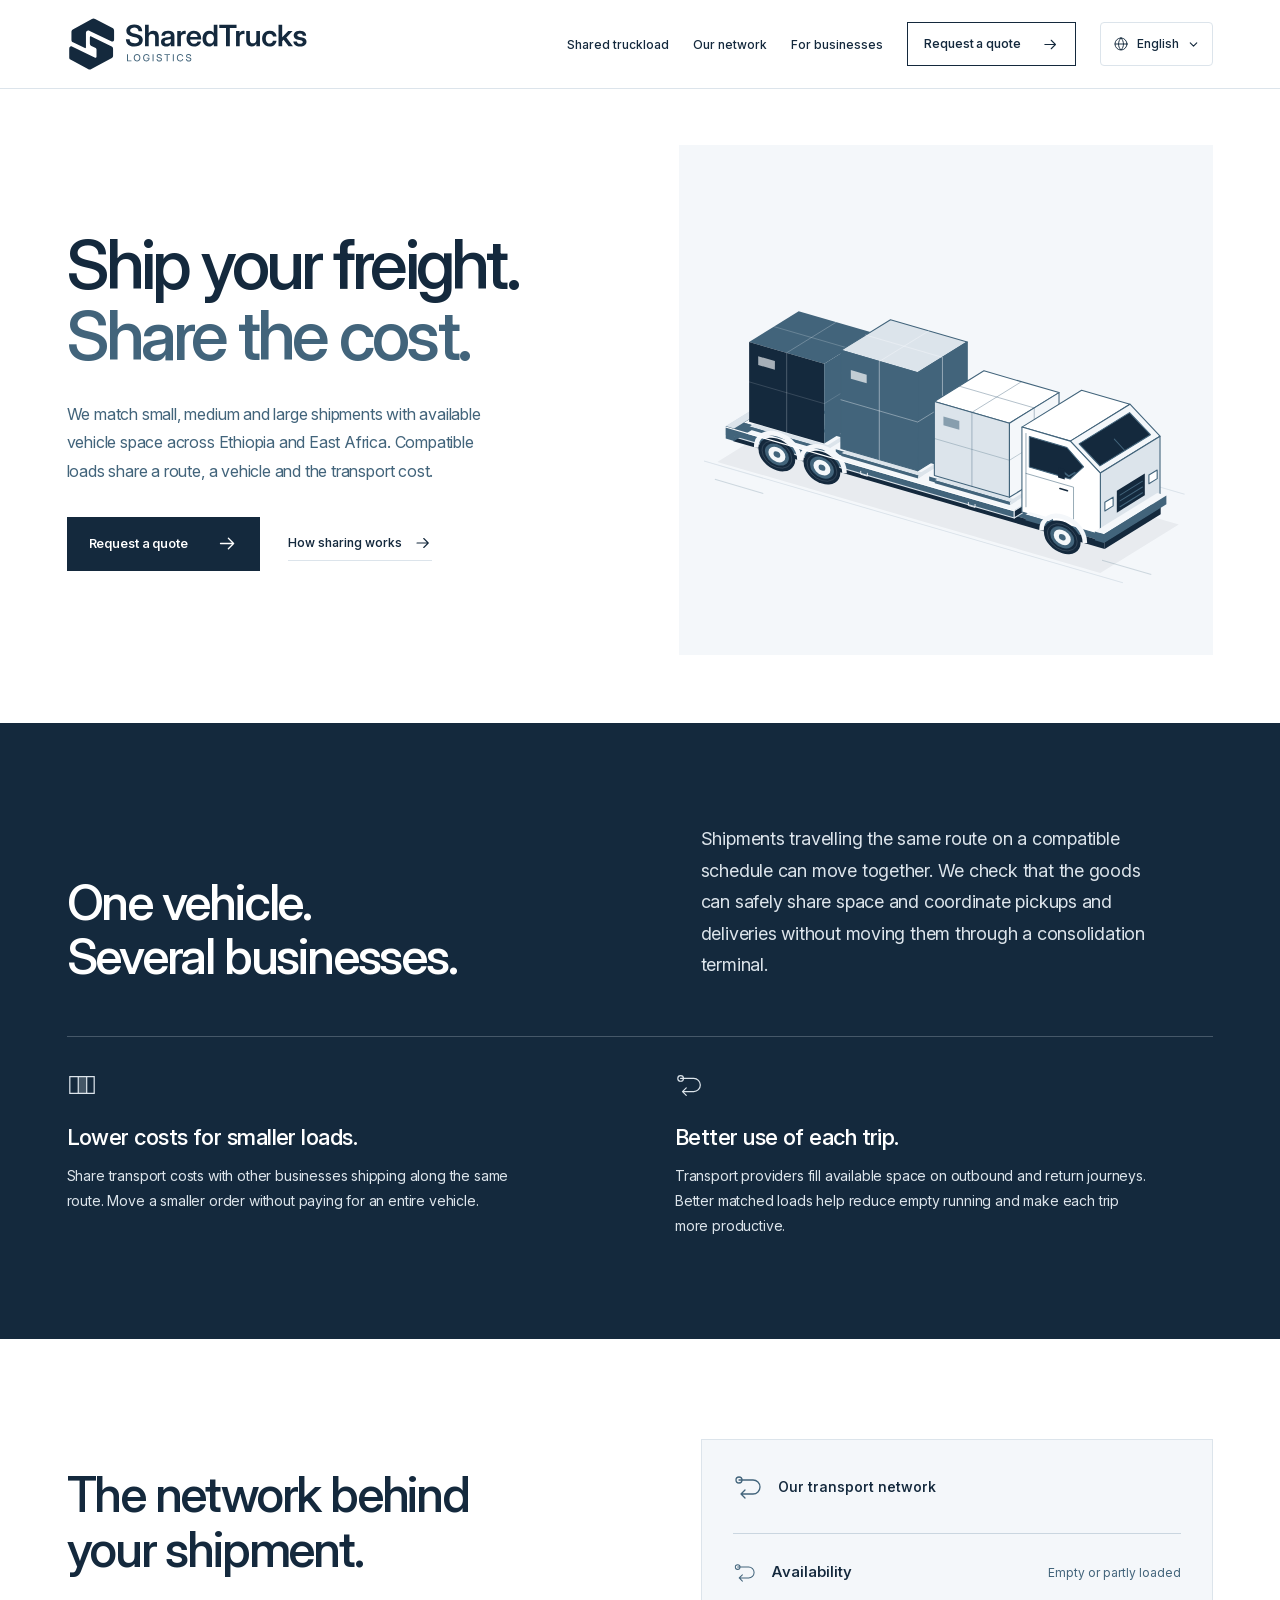
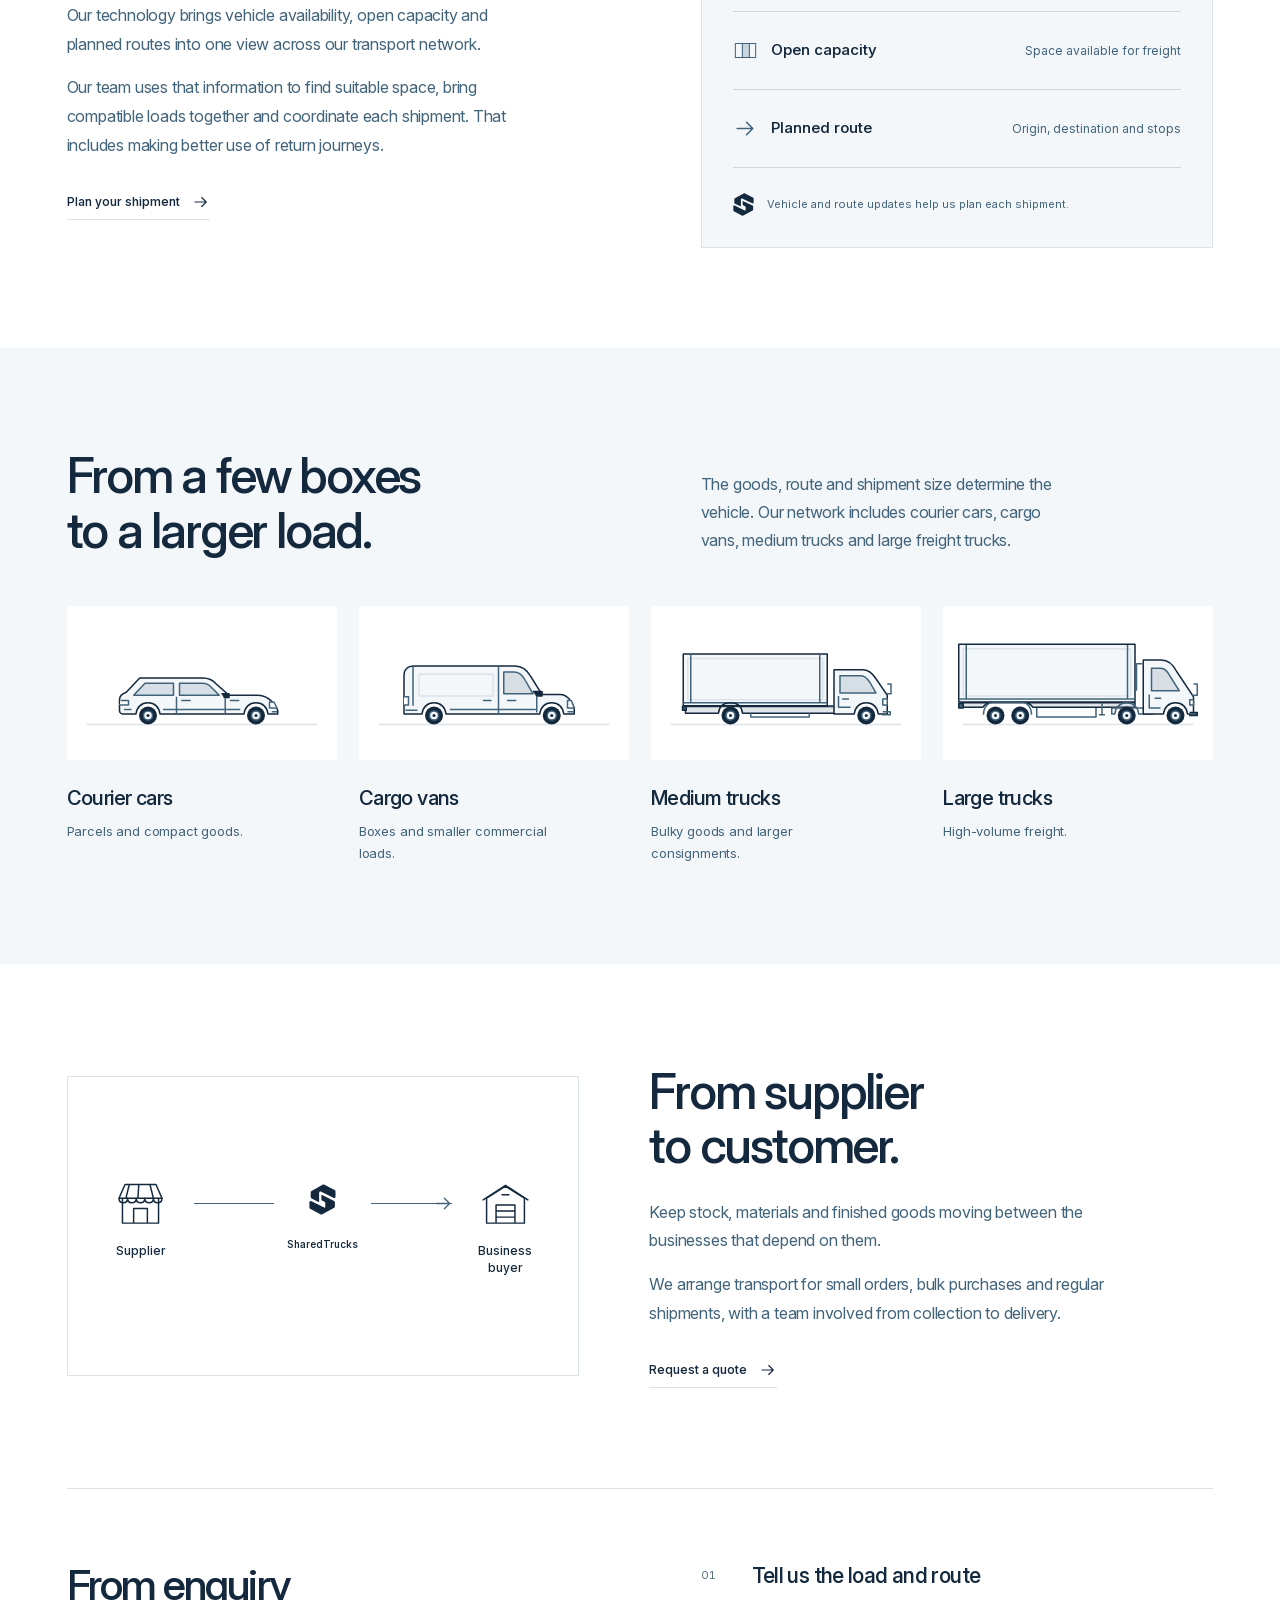
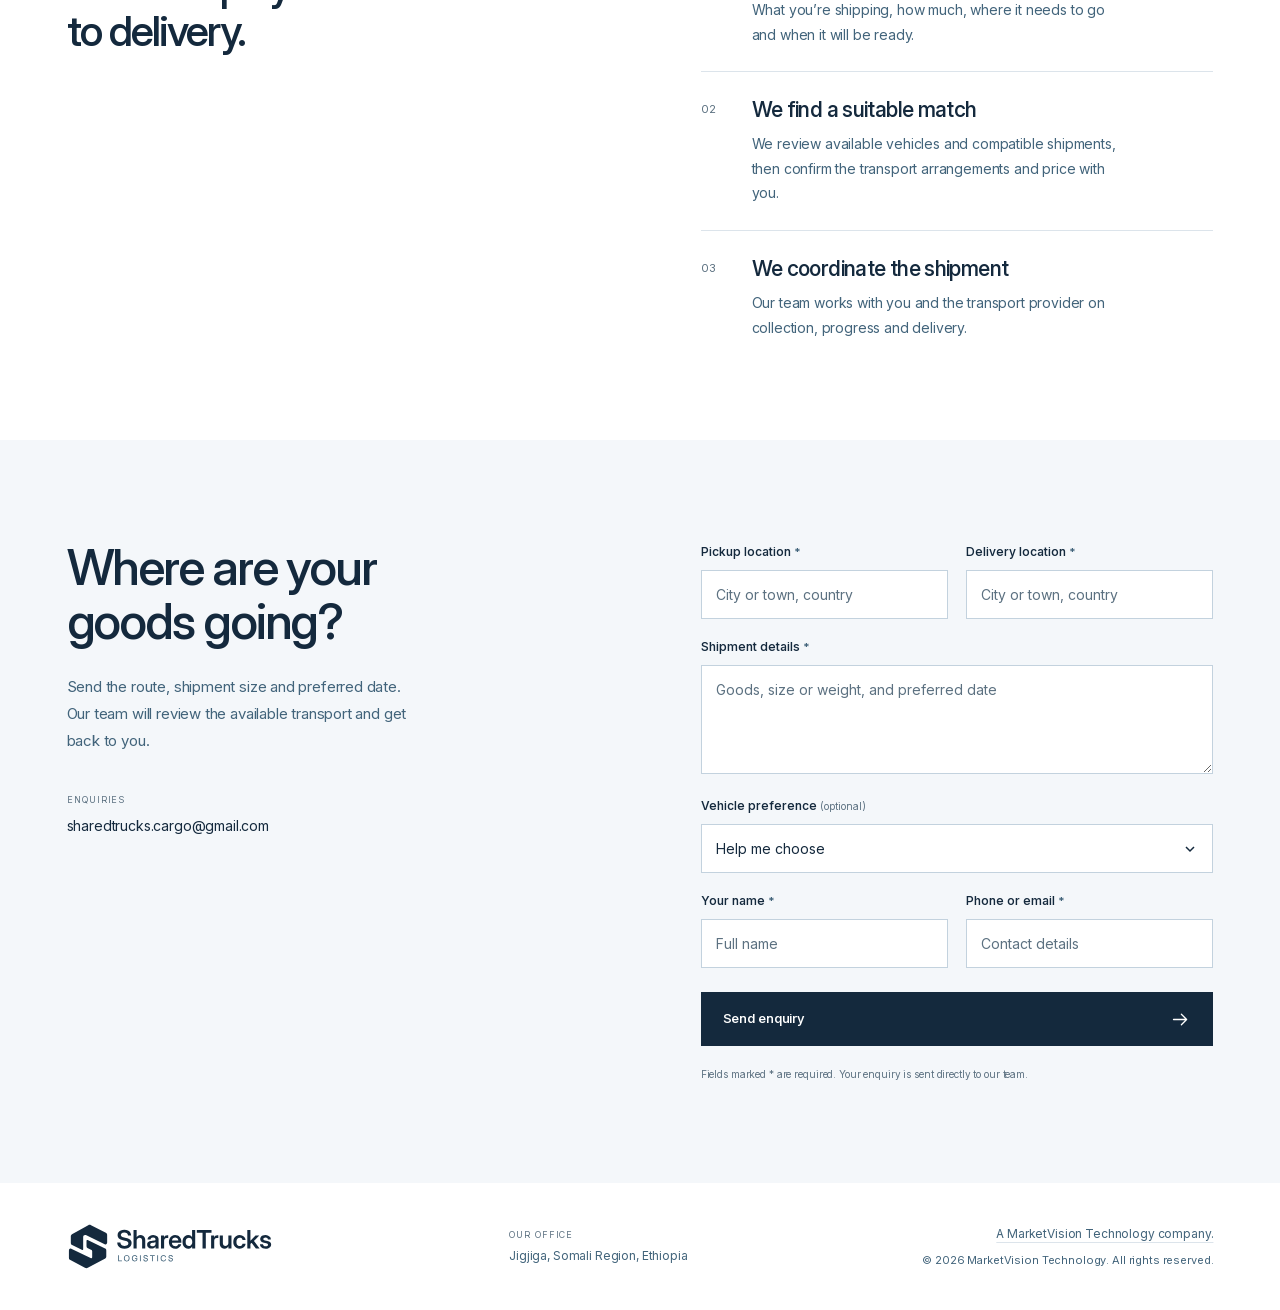
==== commit c9527c0a: "Refine standalone freight story, credit MarketVision ownership, and add Somali" ====
--- a/index.html
+++ b/index.html
@@ -21,10 +21,10 @@
   <meta name="apple-mobile-web-app-title" content="SharedTrucks">
   <link rel="preload" href="./assets/inter-variable.woff2" as="font" type="font/woff2" crossorigin>
   <link rel="preload" href="./assets/shared-truck-hero.svg" as="image" fetchpriority="high">
-  <link rel="stylesheet" href="./styles.css?v=20261026-languages">
-  <script type="application/json" id="site-copy">{"nav.open": "Open navigation", "nav.close": "Close navigation", "validation.required": "Please fill in this field.", "validation.email": "Please enter a valid email address.", "validation.invalid": "Please check this field.", "validation.tooLong": "Please shorten this entry.", "form.check": "Please check the highlighted fields.", "form.sendingButton": "Sending…", "form.unavailable": "The enquiry form is temporarily unavailable. Please try again later.", "validation.contact": "Enter a phone number or email address so we can contact you.", "form.vehicleFallback": "Please recommend a suitable vehicle", "form.sending": "Sending your enquiry…", "form.success": "Your enquiry has been submitted. Our team will contact you.", "form.setupError": "Your enquiry has not been sent. The form is not ready to receive messages yet. Please try again later.", "form.error": "We couldn’t confirm that your enquiry was received. Your details are still in the form. Please try again.", "form.send": "Send enquiry"}</script><script src="./languages.js?v=20261026-languages" defer></script><script src="./site-config.js" defer></script>
-  <script src="./script.js?v=20261026-languages" defer></script>
-<link rel="alternate" hreflang="en" href="https://sharedtrucks.com/"><link rel="alternate" hreflang="am" href="https://sharedtrucks.com/am/"><meta property="og:locale:alternate" content="am_ET"><link rel="alternate" hreflang="om" href="https://sharedtrucks.com/om/"><meta property="og:locale:alternate" content="om_ET"><link rel="alternate" hreflang="x-default" href="https://sharedtrucks.com/"><link rel="stylesheet" href="./languages.css?v=20261026-languages"></head>
+  <link rel="stylesheet" href="./styles.css?v=20261026-portfolio-so">
+  <script type="application/json" id="site-copy">{"nav.open": "Open navigation", "nav.close": "Close navigation", "validation.required": "Please fill in this field.", "validation.email": "Please enter a valid email address.", "validation.invalid": "Please check this field.", "validation.tooLong": "Please shorten this entry.", "form.check": "Please check the highlighted fields.", "form.sendingButton": "Sending…", "form.unavailable": "The enquiry form is temporarily unavailable. Please try again later.", "validation.contact": "Enter a phone number or email address so we can contact you.", "form.vehicleFallback": "Please recommend a suitable vehicle", "form.sending": "Sending your enquiry…", "form.success": "Your enquiry has been submitted. Our team will contact you.", "form.setupError": "Your enquiry has not been sent. The form is not ready to receive messages yet. Please try again later.", "form.error": "We couldn’t confirm that your enquiry was received. Your details are still in the form. Please try again.", "form.send": "Send enquiry", "nav.business": "For businesses"}</script><script src="./languages.js?v=20261026-portfolio-so" defer></script><script src="./site-config.js" defer></script>
+  <script src="./script.js?v=20261026-portfolio-so" defer></script>
+<link rel="alternate" hreflang="en" href="https://sharedtrucks.com/"><link rel="alternate" hreflang="am" href="https://sharedtrucks.com/am/"><meta property="og:locale:alternate" content="am_ET"><link rel="alternate" hreflang="om" href="https://sharedtrucks.com/om/"><meta property="og:locale:alternate" content="om_ET"><link rel="alternate" hreflang="so" href="https://sharedtrucks.com/so/"><meta property="og:locale:alternate" content="so_ET"><link rel="alternate" hreflang="x-default" href="https://sharedtrucks.com/"><link rel="stylesheet" href="./languages.css?v=20261026-portfolio-so"></head>
 <body>
   <a class="skip-link" href="#main">Skip to content</a>
   <svg class="svg-definitions" xmlns="http://www.w3.org/2000/svg" aria-hidden="true">
@@ -40,12 +40,12 @@
       <nav id="primary-nav" class="primary-nav" aria-label="Main navigation">
         <a href="#shared-truckload">Shared truckload</a>
         <a href="#network">Our network</a>
-        <a href="#africmade">AfricMade</a>
+        <a href="#business-shipping">For businesses</a>
         <a class="button button-small button-outline" href="#quote">Request a quote <svg class="arrow" aria-hidden="true"><use href="#arrow-right"></use></svg></a>
       </nav>
     <details class="language-switcher" data-language-switcher>
       <summary aria-label="Choose language: English"><svg class="language-globe" viewbox="0 0 24 24" fill="none" aria-hidden="true"><circle cx="12" cy="12" r="9"></circle><path d="M3 12h18M12 3c5 5 5 13 0 18-5-5-5-13 0-18Z"></path></svg><span class="language-current" lang="en">English</span><svg class="language-chevron" viewbox="0 0 16 16" fill="none" aria-hidden="true"><path d="m4 6 4 4 4-4"></path></svg></summary>
-      <div class="language-options" aria-label="Choose language"><a href="./" lang="en" hreflang="en" data-language-link="en" aria-current="page"><span>English</span><svg viewbox="0 0 20 20" fill="none" aria-hidden="true"><path d="m4 10 4 4 8-8"></path></svg></a><a href="./am/" lang="am" hreflang="am" data-language-link="am"><span>አማርኛ</span><svg viewbox="0 0 20 20" fill="none" aria-hidden="true"><path d="m4 10 4 4 8-8"></path></svg></a><a href="./om/" lang="om" hreflang="om" data-language-link="om"><span>Afaan Oromoo</span><svg viewbox="0 0 20 20" fill="none" aria-hidden="true"><path d="m4 10 4 4 8-8"></path></svg></a></div>
+      <div class="language-options" aria-label="Choose language"><a href="./" lang="en" hreflang="en" data-language-link="en" aria-current="page"><span>English</span><svg viewbox="0 0 20 20" fill="none" aria-hidden="true"><path d="m4 10 4 4 8-8"></path></svg></a><a href="./am/" lang="am" hreflang="am" data-language-link="am"><span>አማርኛ</span><svg viewbox="0 0 20 20" fill="none" aria-hidden="true"><path d="m4 10 4 4 8-8"></path></svg></a><a href="./om/" lang="om" hreflang="om" data-language-link="om"><span>Afaan Oromoo</span><svg viewbox="0 0 20 20" fill="none" aria-hidden="true"><path d="m4 10 4 4 8-8"></path></svg></a><a href="./so/" lang="so" hreflang="so" data-language-link="so"><span>Soomaali</span><svg viewbox="0 0 20 20" fill="none" aria-hidden="true"><path d="m4 10 4 4 8-8"></path></svg></a></div>
     </details><button id="nav-toggle" class="nav-toggle" type="button" aria-expanded="false" aria-controls="primary-nav" aria-label="Open navigation"><span></span><span></span></button>
       </div>
   </header>
@@ -55,7 +55,7 @@
       <div class="container hero-grid">
         <div class="hero-copy">
           <h1 id="hero-title">Ship your freight.<br><span>Share the cost.</span></h1>
-          <p class="hero-description">We match small, medium and large shipments with available vehicle space across Ethiopia and East Africa. Compatible loads travelling the same corridor share the journey and the cost.</p>
+          <p class="hero-description">We match small, medium and large shipments with available vehicle space across Ethiopia and East Africa. Compatible loads share a route, a vehicle and the transport cost.</p>
           <div class="hero-actions">
             <a class="button" href="#quote">Request a quote <svg class="arrow" aria-hidden="true"><use href="#arrow-right"></use></svg></a>
             <a class="text-link" href="#shared-truckload">How sharing works <svg class="arrow" aria-hidden="true"><use href="#arrow-right"></use></svg></a>
@@ -73,13 +73,13 @@
           <div>
             <h2 id="shared-title">One vehicle.<br>Several businesses.</h2>
           </div>
-          <p class="shared-description">Shipments that fit the same corridor and schedule can travel together. We check cargo compatibility and coordinate pickups and deliveries without moving goods through a consolidation terminal.</p>
+          <p class="shared-description">Shipments travelling the same route on a compatible schedule can move together. We check that the goods can safely share space and coordinate pickups and deliveries without moving them through a consolidation terminal.</p>
         </div>
         <div class="benefit-grid">
           <article>
             <svg class="benefit-icon" aria-hidden="true"><use href="#space-icon"></use></svg>
             <h3>Lower costs for smaller loads.</h3>
-            <p>Small and medium businesses share transport costs with other shippers on the same corridor. A smaller order can move without taking on the cost of an entire vehicle.</p>
+            <p>Share transport costs with other businesses shipping along the same route. Move a smaller order without paying for an entire vehicle.</p>
           </article>
           <article>
             <svg class="benefit-icon" aria-hidden="true"><use href="#route-icon"></use></svg>
@@ -94,18 +94,18 @@
       <div class="container network-grid">
         <div class="network-copy">
           <h2 id="network-title">The network behind<br>your shipment.</h2>
-          <p>Through Loadgistic, our team follows each vehicle’s availability, open capacity and planned route in real time as transport providers update them.</p>
-          <p>We use that view to match compatible shipments to suitable vehicles, including space on return journeys.</p>
-          <a class="text-link" href="https://loadgistic.com/" target="_blank" rel="noopener noreferrer" aria-label="Explore Loadgistic (opens in a new tab)">Explore Loadgistic <svg class="arrow" aria-hidden="true"><use href="#arrow-right"></use></svg></a>
+          <p>Our technology brings vehicle availability, open capacity and planned routes into one view across our transport network.</p>
+          <p>Our team uses that information to find suitable space, bring compatible loads together and coordinate each shipment. That includes making better use of return journeys.</p>
+          <a class="text-link" href="#quote">Plan your shipment <svg class="arrow" aria-hidden="true"><use href="#arrow-right"></use></svg></a>
         </div>
         <figure class="capacity-panel" aria-labelledby="capacity-caption">
-          <div class="capacity-panel-head"><img src="./assets/loadgistic-logo.webp" width="1510" height="390" alt="Loadgistic" loading="lazy"><span>Vehicle information</span></div>
+          <div class="capacity-panel-head"><svg viewbox="0 0 32 32" aria-hidden="true"><use href="#route-icon"></use></svg><span>Our transport network</span></div>
           <dl class="capacity-fields">
             <div><dt><svg aria-hidden="true"><use href="#route-icon"></use></svg>Availability</dt><dd>Empty or partly loaded</dd></div>
             <div><dt><svg aria-hidden="true"><use href="#space-icon"></use></svg>Open capacity</dt><dd>Space available for freight</dd></div>
             <div><dt><svg aria-hidden="true"><use href="#arrow-right"></use></svg>Planned route</dt><dd>Origin, destination and stops</dd></div>
           </dl>
-          <figcaption id="capacity-caption"><img src="./assets/logo-mark.svg" width="272" height="308" alt="" loading="lazy"><span>Provider updates inform every match.</span></figcaption>
+          <figcaption id="capacity-caption"><img src="./assets/logo-mark.svg" width="272" height="308" alt="" loading="lazy"><span>Vehicle and route updates help us plan each shipment.</span></figcaption>
         </figure>
       </div>
     </section>
@@ -139,10 +139,9 @@
       </div>
     </section>
 
-    <section id="africmade" class="commerce-section section" aria-labelledby="commerce-title">
+    <section id="business-shipping" class="commerce-section section" aria-labelledby="commerce-title">
       <div class="container commerce-grid">
         <div class="commerce-visual">
-          <div class="commerce-brand"><img src="./assets/africmade-logo.webp" width="1942" height="809" alt="AfricMade" loading="lazy"></div>
           <div class="trade-route" aria-label="SharedTrucks coordinates transport between the supplier and business buyer">
             <div class="trade-party"><svg viewbox="0 0 64 64" aria-hidden="true"><path d="M11 27h42v29H11zM7 27l7-16h36l7 16M7 27h50M24 56V39h16v17M19 11l-4 16m15-16-1 16m14-16 4 16"></path><path d="M7 27c0 7 10 7 10 0 0 7 10 7 10 0 0 7 10 7 10 0 0 7 10 7 10 0 0 7 10 7 10 0"></path></svg><span>Supplier</span></div>
             <div class="trade-connection"><span class="trade-line" aria-hidden="true"></span><div class="trade-carrier"><img src="./assets/logo-mark.svg" width="272" height="308" alt="" loading="lazy"><span>SharedTrucks</span></div><svg class="arrow" aria-hidden="true"><use href="#arrow-right"></use></svg></div>
@@ -150,10 +149,10 @@
           </div>
         </div>
         <div class="commerce-copy">
-          <h2 id="commerce-title">From the showroom<br>to the buyer.</h2>
-          <p>SharedTrucks is AfricMade’s first logistics partner.</p>
-          <p>Suppliers and business buyers on the platform can arrange transport directly with our team, from smaller orders to larger consignments.</p>
-          <a class="text-link" href="https://africmade.com/" target="_blank" rel="noopener noreferrer" aria-label="Explore AfricMade (opens in a new tab)">Explore AfricMade <svg class="arrow" aria-hidden="true"><use href="#arrow-right"></use></svg></a>
+          <h2 id="commerce-title">From supplier<br>to customer.</h2>
+          <p>Keep stock, materials and finished goods moving between the businesses that depend on them.</p>
+          <p>We arrange transport for small orders, bulk purchases and regular shipments, with a team involved from collection to delivery.</p>
+          <a class="text-link" href="#quote">Request a quote <svg class="arrow" aria-hidden="true"><use href="#arrow-right"></use></svg></a>
         </div>
       </div>
     </section>
@@ -229,7 +228,7 @@
     <div class="container footer-inner">
       <a class="brand footer-brand" href="#top" aria-label="SharedTrucks Logistics home"><img src="./assets/logo.svg?v=refined-s-v2" width="329" height="84" alt="SharedTrucks Logistics"></a>
       <div class="footer-office"><span class="footer-label">Our office</span><p>Jigjiga, Somali Region, Ethiopia</p></div>
-      <p class="copyright">© <span id="copyright-year">2026</span> SharedTrucks Logistics</p>
+      <div class="footer-legal"><p class="ownership"><a href="https://marketvisiontech.com/">A MarketVision Technology company.</a></p><p class="copyright">© <span id="copyright-year">2026</span> MarketVision Technology. <span>All rights reserved.</span></p></div>
     </div>
   </footer>
 </body>
--- a/styles.css
+++ b/styles.css
@@ -103,7 +103,7 @@
 .network-copy > p + p, .commerce-copy > p + p { margin-top: 15px; }
 .network-copy .text-link, .commerce-copy .text-link { margin-top: 25px; }
 .capacity-panel { min-width: 0; padding: 31px; border: 1px solid var(--line); background: var(--paper); }
-.capacity-panel-head { display: flex; align-items: center; justify-content: space-between; gap: 20px; }
+.capacity-panel-head { display: flex; align-items: center; gap: 13px; }
 .capacity-panel-head img { width: 183px; height: auto; }
 .capacity-panel-head > span { color: var(--muted); font-size: 10px; line-height: 1.5; text-align: right; }
 .capacity-fields { margin: 30px 0 25px; border-top: 1px solid #cad6e0; }
@@ -117,8 +117,6 @@
 .vehicles-section .vehicle-image { background: var(--white); }
 .commerce-grid { grid-template-columns: 1fr 1.1fr; }
 .commerce-visual { min-width: 0; min-height: 370px; display: flex; flex-direction: column; justify-content: center; padding: 40px 30px; border: 1px solid var(--line); background: var(--white); }
-.commerce-brand { position: relative; width: 272px; max-width: 100%; height: 85px; overflow: hidden; margin-inline: auto; }
-.commerce-brand img { position: absolute; width: 120%; max-width: none; height: auto; left: -10%; top: 50%; transform: translateY(-50%); }
 .trade-route { display: grid; grid-template-columns: 86px minmax(0,1fr) 86px; align-items: start; gap: 10px; margin-top: 45px; }
 .trade-party { display: flex; flex-direction: column; align-items: center; gap: 13px; }
 .trade-party svg { width: 55px; height: 55px; fill: none; stroke: var(--navy); stroke-width: 1.7; stroke-linecap: round; stroke-linejoin: round; }
@@ -368,3 +366,21 @@
   .process-layout { padding-top: 30px; }
   .site-footer { break-inside: avoid; }
 }
+
+/* Standalone freight network and business-to-business coordination. */
+.capacity-panel-head > svg { width: 32px; height: 32px; flex: 0 0 32px; color: var(--slate); }
+.capacity-panel-head > span { max-width: none; color: var(--navy); font-size: 14px; font-weight: 550; text-align: left; }
+.capacity-panel-head { flex-direction: row; align-items: center; justify-content: flex-start; }
+.commerce-visual { min-height: 300px; }
+.trade-route { margin-top: 0; }
+.footer-legal { max-width: 310px; text-align: right; }
+.ownership { font-size: 12px; line-height: 1.7; margin-bottom: 8px; }
+.ownership a { text-decoration: underline; text-decoration-color: var(--line); text-underline-offset: 4px; }
+.ownership a:hover { text-decoration-color: currentColor; }
+.footer-legal .copyright { font-size: 11px; }
+@media (max-width: 650px) {
+  .footer-inner { grid-template-columns: minmax(0,1fr); gap: 24px; }
+  .footer-legal { max-width: none; text-align: left; }
+  .footer-legal .copyright { max-width: none; text-align: left; }
+  .commerce-visual { min-height: 250px; }
+}
--- a/languages.css
+++ b/languages.css
@@ -52,7 +52,7 @@
 .primary-nav { gap: 24px; }
 html[lang="am"] h1 { font-size: clamp(43px,4.4vw,65px); }
 html[lang="am"] h2 { font-size: clamp(32px,3.1vw,45px); }
-html[lang="om"] .hero h1 { font-size: clamp(43px,4.9vw,70px); }
+html:is([lang="om"],[lang="so"]) .hero h1 { font-size: clamp(43px,4.9vw,70px); }
 html:not([lang="en"]) .capacity-fields > div { grid-template-columns: minmax(0,1fr) minmax(0,1fr); }
 html:not([lang="en"]) .capacity-panel-head { flex-wrap: wrap; }
 html:not([lang="en"]) .capacity-panel-head > span { font-size: 11px; }
@@ -74,14 +74,14 @@
 }
 @media (max-width: 900px) {
   html:not([lang="en"]) .capacity-fields > div { grid-template-columns: minmax(0,1fr); }
-  html[lang="am"] .hero h1, html[lang="om"] .hero h1 { font-size: 39px; }
+  html[lang="am"] .hero h1, html:is([lang="om"],[lang="so"]) .hero h1 { font-size: 39px; }
   html[lang="am"] h2 { font-size: 33px; }
 }
 @media (max-width: 650px) {
   html:not([lang="en"]) .hero h1 { font-size: clamp(34px,8.6vw,48px); }
   html[lang="am"] .hero h1 { line-height: 1.35; }
   html[lang="am"] :is(h2,.quote-copy h2,.process-intro h2) { font-size: 32px; line-height: 1.35; }
-  html[lang="om"] :is(h2,.quote-copy h2,.process-intro h2) { font-size: 34px; }
+  html:is([lang="om"],[lang="so"]) :is(h2,.quote-copy h2,.process-intro h2) { font-size: 34px; }
   html:not([lang="en"]) .capacity-fields dd { margin-left: 35px; text-align: left; }
   html:not([lang="en"]) .capacity-panel-head > span { max-width: none; }
   html:not([lang="en"]) .capacity-fields dt, html:not([lang="en"]) .capacity-fields dd { font-size: 14px; }
@@ -91,7 +91,7 @@
 }
 @media (max-width: 600px) {
   .header-inner { gap: 8px; min-height: 76px; }
-  .header-inner > .brand { width: min(176px,calc(100vw - 198px)); flex-shrink: 1; min-width: 104px; }
+  .header-inner > .brand { width: 176px; flex-shrink: 1; min-width: 104px; }
   .primary-nav { max-height: calc(100dvh - 76px); }
   .nav-toggle { flex-basis: 44px; width: 44px; padding: 11px; }
 }
@@ -102,3 +102,7 @@
 html[lang="am"] .hero-description { font-size: 16px; }
 
 @media (max-width: 360px) { .header-inner { width: calc(100% - 24px); } }
+
+.language-options { max-height: min(320px,calc(100dvh - 110px)); overflow-y: auto; }
+
+html[lang="so"] .hero h1 { letter-spacing: -.04em; line-height: 1.12; }
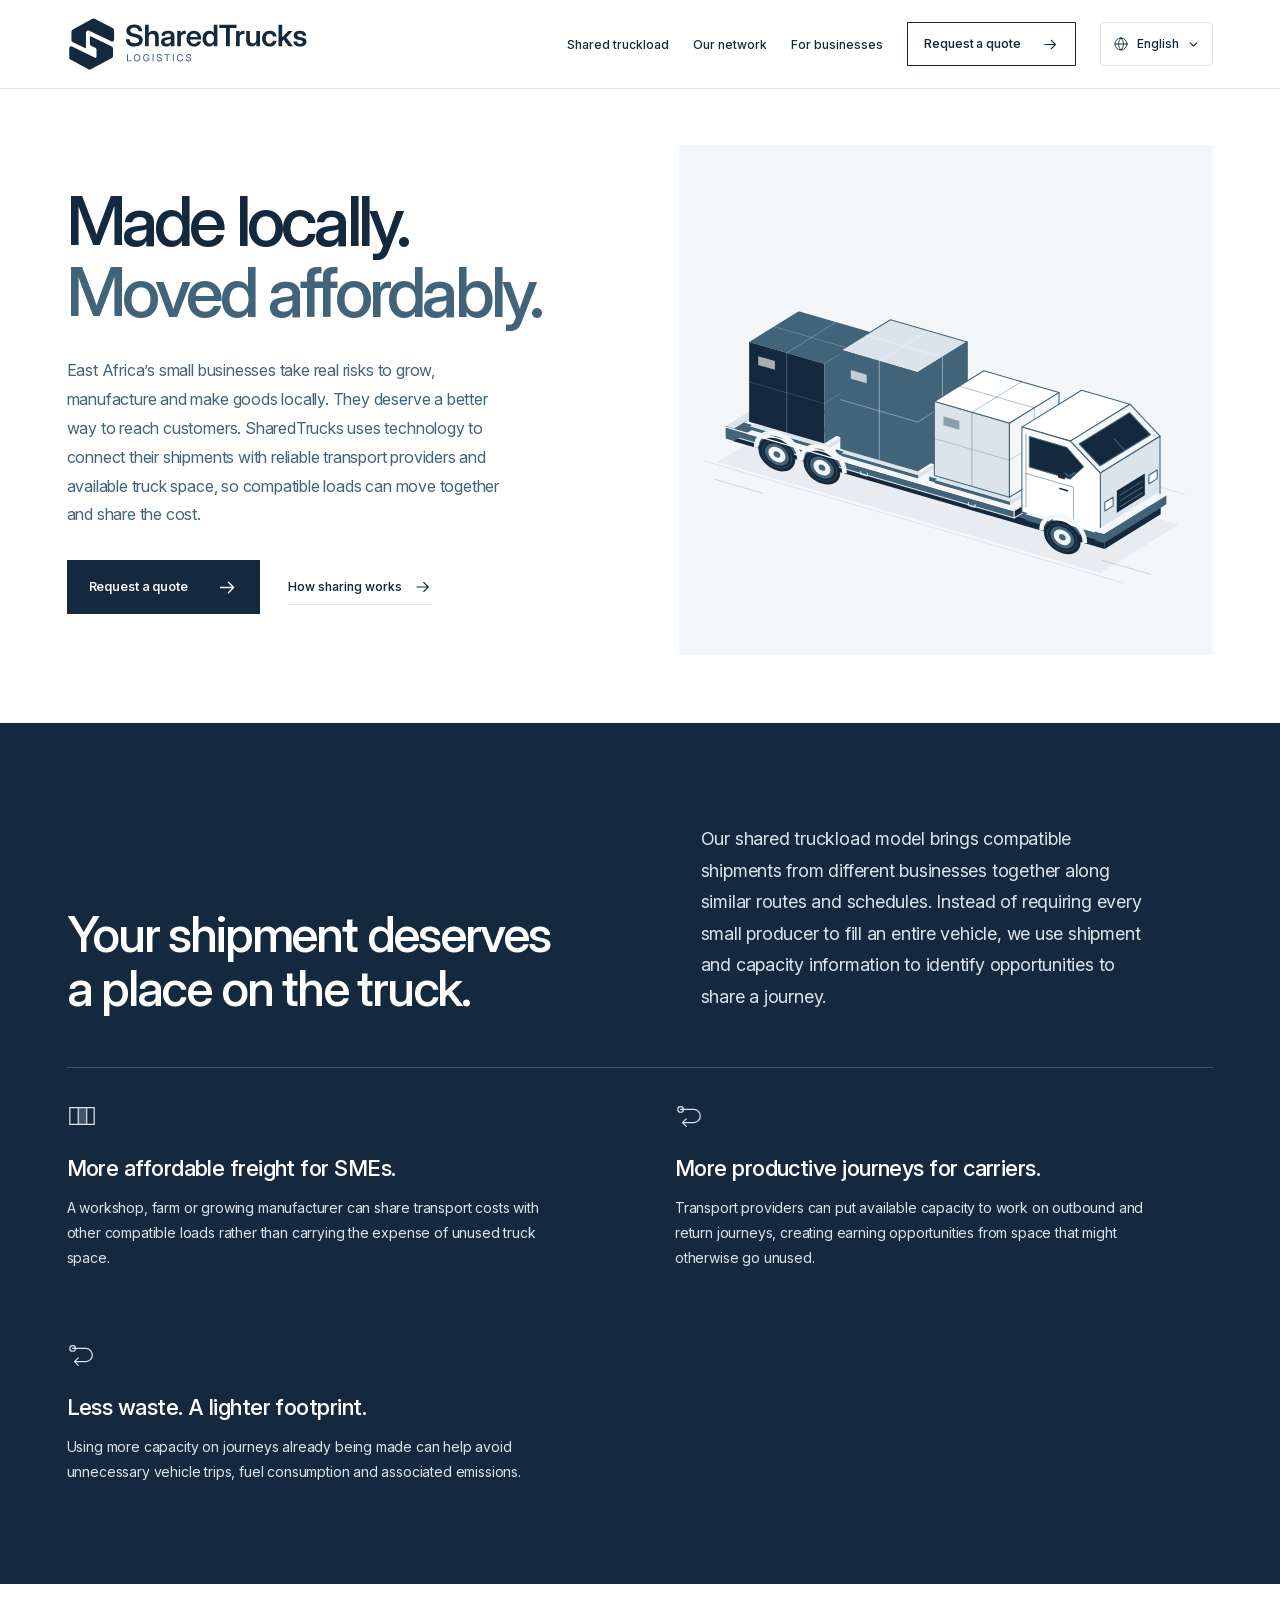
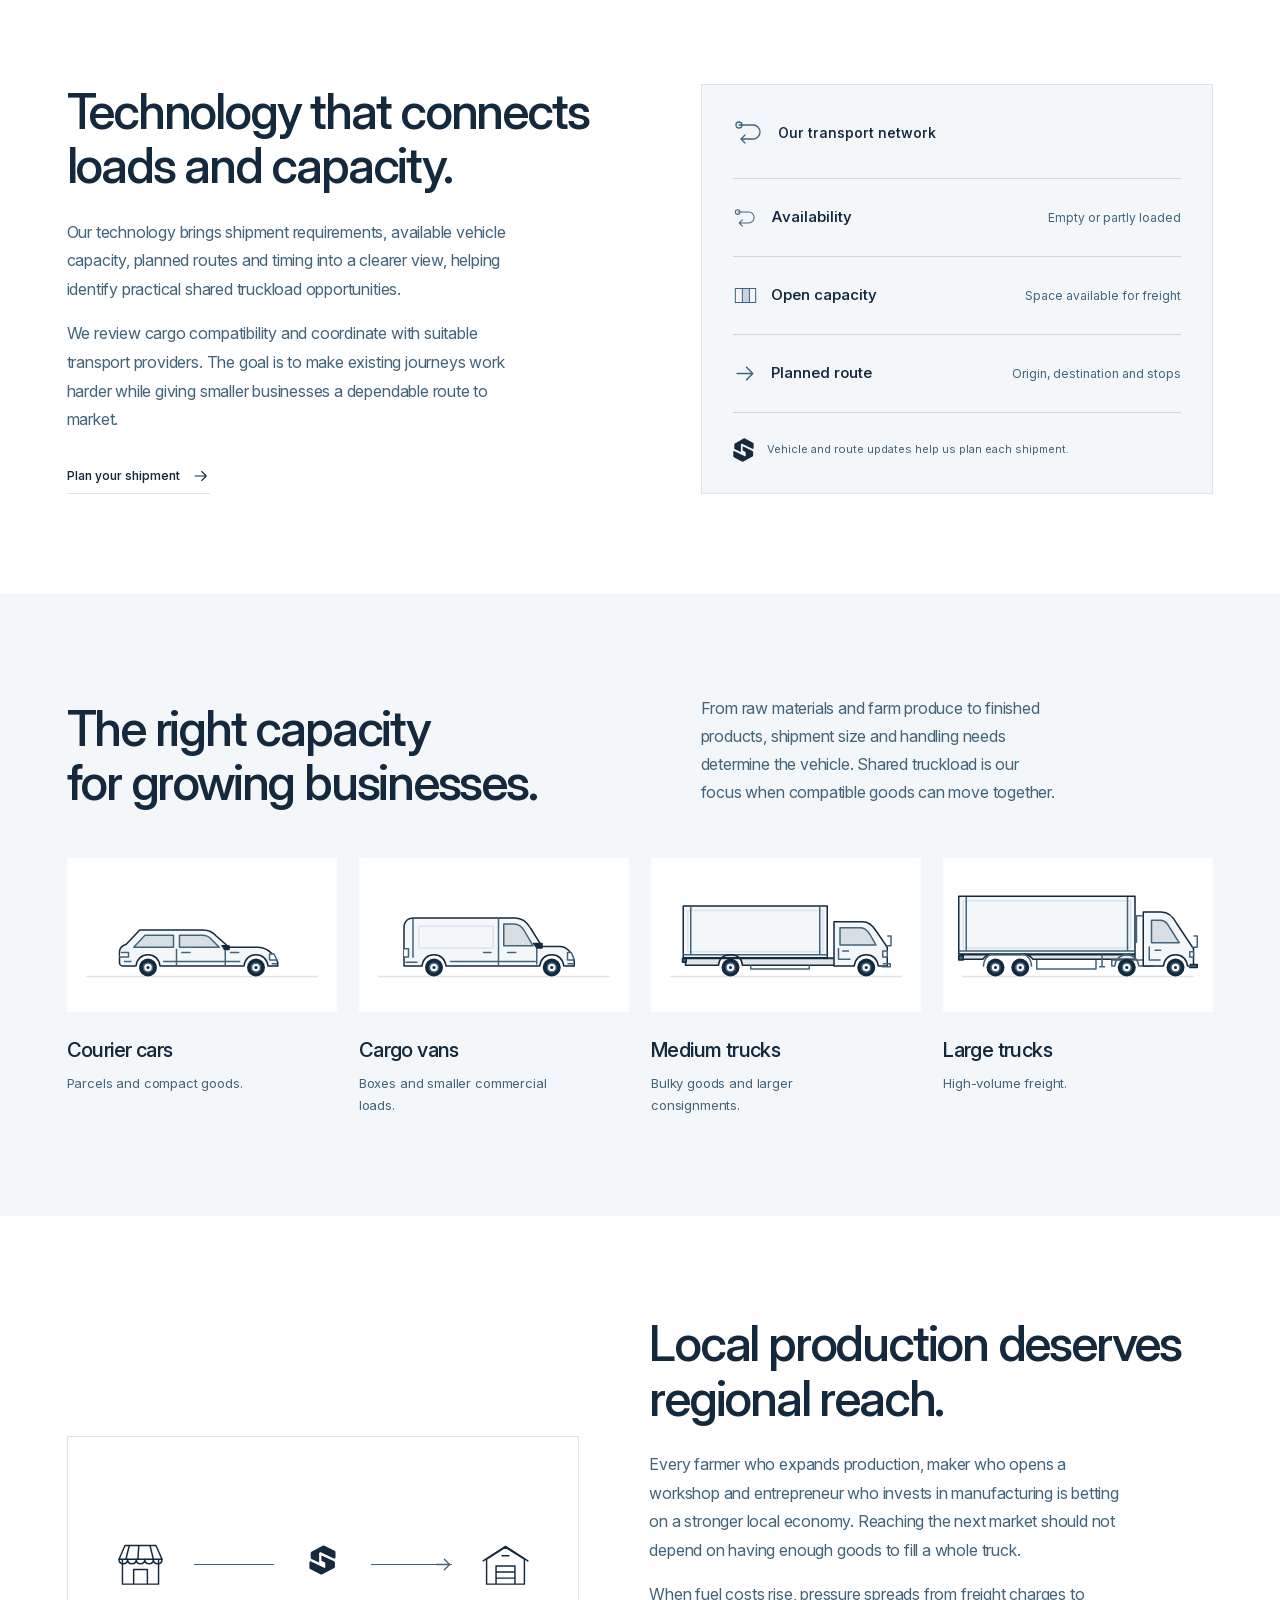
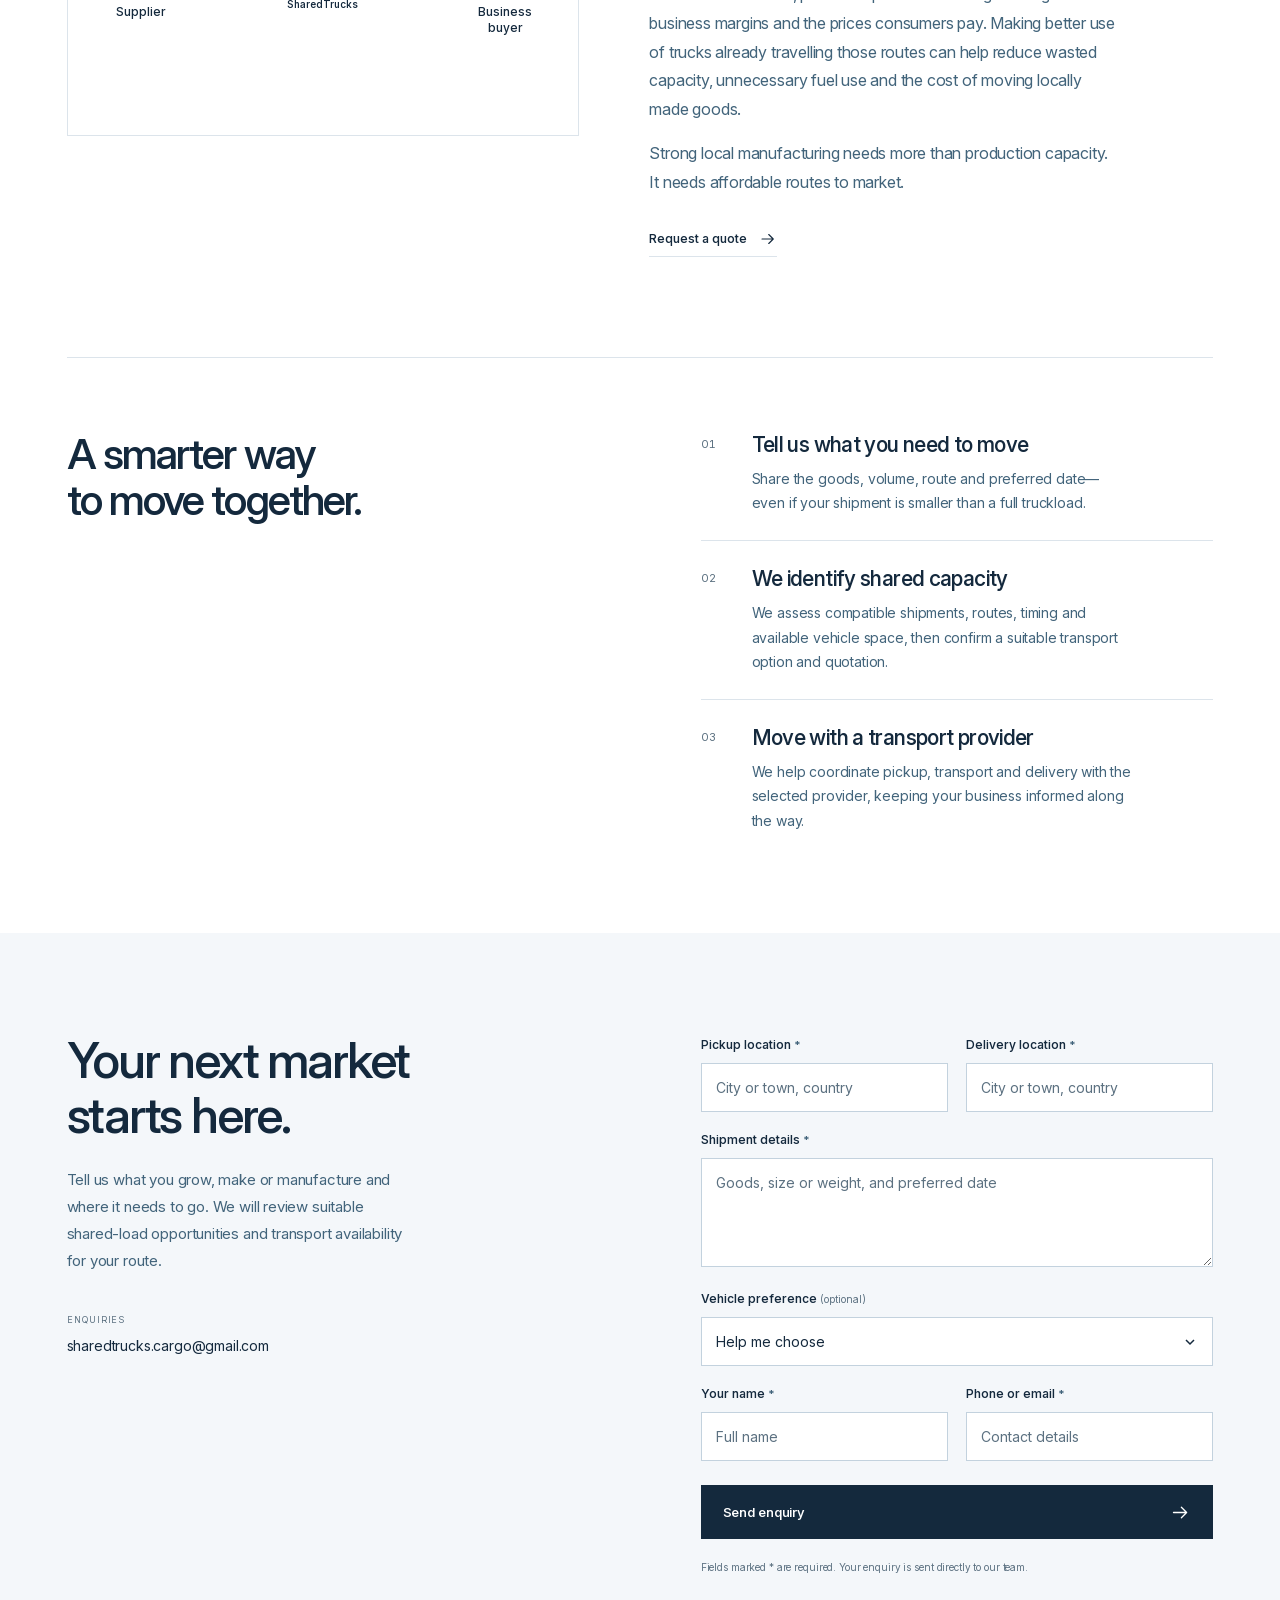
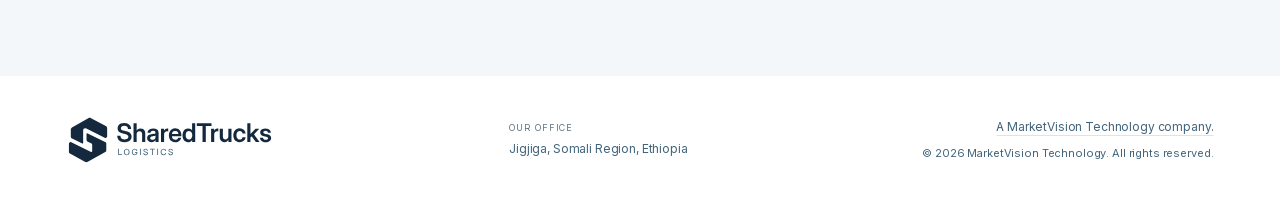
==== commit baaf6ec1: "Focus SharedTrucks on East African SMEs and shared truckload efficiency" ====
--- a/index.html
+++ b/index.html
@@ -4,11 +4,11 @@
   <meta charset="utf-8">
   <meta name="viewport" content="width=device-width, initial-scale=1">
   <meta name="theme-color" content="#14293d">
-  <meta name="description" content="Shared truckload freight across Ethiopia and East Africa. SharedTrucks matches compatible shipments with available vehicle space so businesses share transport costs.">
+  <meta name="description" content="SharedTrucks connects East Africa’s SMEs with transport providers using technology-enabled shared truckload to make local products more affordable to move.">
   <meta name="color-scheme" content="light">
   <meta property="og:type" content="website">
-  <meta property="og:title" content="SharedTrucks Logistics — Ship your freight. Share the cost.">
-  <meta property="og:description" content="Compatible freight. Shared transport costs. A connected network for shipments across Ethiopia and East Africa.">
+  <meta property="og:title" content="SharedTrucks — Made locally. Moved affordably.">
+  <meta property="og:description" content="Shared truckload for East Africa’s makers, growers and manufacturers. More affordable freight, better truck utilization and less wasted fuel.">
   <meta property="og:url" content="https://sharedtrucks.com/">
   <meta property="og:locale" content="en_US">
   <title>SharedTrucks Logistics — Shared truckload across East Africa</title>
@@ -22,7 +22,7 @@
   <link rel="preload" href="./assets/inter-variable.woff2" as="font" type="font/woff2" crossorigin>
   <link rel="preload" href="./assets/shared-truck-hero.svg" as="image" fetchpriority="high">
   <link rel="stylesheet" href="./styles.css?v=20261026-portfolio-so">
-  <script type="application/json" id="site-copy">{"nav.open": "Open navigation", "nav.close": "Close navigation", "validation.required": "Please fill in this field.", "validation.email": "Please enter a valid email address.", "validation.invalid": "Please check this field.", "validation.tooLong": "Please shorten this entry.", "form.check": "Please check the highlighted fields.", "form.sendingButton": "Sending…", "form.unavailable": "The enquiry form is temporarily unavailable. Please try again later.", "validation.contact": "Enter a phone number or email address so we can contact you.", "form.vehicleFallback": "Please recommend a suitable vehicle", "form.sending": "Sending your enquiry…", "form.success": "Your enquiry has been submitted. Our team will contact you.", "form.setupError": "Your enquiry has not been sent. The form is not ready to receive messages yet. Please try again later.", "form.error": "We couldn’t confirm that your enquiry was received. Your details are still in the form. Please try again.", "form.send": "Send enquiry", "nav.business": "For businesses"}</script><script src="./languages.js?v=20261026-portfolio-so" defer></script><script src="./site-config.js" defer></script>
+  <script type="application/json" id="site-copy">{"nav.open": "Open navigation", "nav.close": "Close navigation", "validation.required": "Please fill in this field.", "validation.email": "Please enter a valid email address.", "validation.invalid": "Please check this field.", "validation.tooLong": "Please shorten this entry.", "form.check": "Please check the highlighted fields.", "form.sendingButton": "Sending…", "form.unavailable": "The enquiry form is temporarily unavailable. Please try again later.", "validation.contact": "Enter a phone number or email address so we can contact you.", "form.vehicleFallback": "Please recommend a suitable vehicle", "form.sending": "Sending your enquiry…", "form.success": "Your enquiry has been submitted. Our team will contact you.", "form.setupError": "Your enquiry has not been sent. The form is not ready to receive messages yet. Please try again later.", "form.error": "We couldn’t confirm that your enquiry was received. Your details are still in the form. Please try again.", "form.send": "Send enquiry", "nav.business": "Why it matters"}</script><script src="./languages.js?v=20261026-portfolio-so" defer></script><script src="./site-config.js" defer></script>
   <script src="./script.js?v=20261026-portfolio-so" defer></script>
 <link rel="alternate" hreflang="en" href="https://sharedtrucks.com/"><link rel="alternate" hreflang="am" href="https://sharedtrucks.com/am/"><meta property="og:locale:alternate" content="am_ET"><link rel="alternate" hreflang="om" href="https://sharedtrucks.com/om/"><meta property="og:locale:alternate" content="om_ET"><link rel="alternate" hreflang="so" href="https://sharedtrucks.com/so/"><meta property="og:locale:alternate" content="so_ET"><link rel="alternate" hreflang="x-default" href="https://sharedtrucks.com/"><link rel="stylesheet" href="./languages.css?v=20261026-portfolio-so"></head>
 <body>
@@ -54,8 +54,8 @@
     <section id="top" class="hero" aria-labelledby="hero-title">
       <div class="container hero-grid">
         <div class="hero-copy">
-          <h1 id="hero-title">Ship your freight.<br><span>Share the cost.</span></h1>
-          <p class="hero-description">We match small, medium and large shipments with available vehicle space across Ethiopia and East Africa. Compatible loads share a route, a vehicle and the transport cost.</p>
+          <h1 id="hero-title">Made locally.<br><span>Moved affordably.</span></h1>
+          <p class="hero-description">East Africa’s small businesses take real risks to grow, manufacture and make goods locally. They deserve a better way to reach customers. SharedTrucks uses technology to connect their shipments with reliable transport providers and available truck space, so compatible loads can move together and share the cost.</p>
           <div class="hero-actions">
             <a class="button" href="#quote">Request a quote <svg class="arrow" aria-hidden="true"><use href="#arrow-right"></use></svg></a>
             <a class="text-link" href="#shared-truckload">How sharing works <svg class="arrow" aria-hidden="true"><use href="#arrow-right"></use></svg></a>
@@ -71,31 +71,31 @@
       <div class="container">
         <div class="shared-intro">
           <div>
-            <h2 id="shared-title">One vehicle.<br>Several businesses.</h2>
-          </div>
-          <p class="shared-description">Shipments travelling the same route on a compatible schedule can move together. We check that the goods can safely share space and coordinate pickups and deliveries without moving them through a consolidation terminal.</p>
+            <h2 id="shared-title">Your shipment deserves<br>a place on the truck.</h2>
+          </div>
+          <p class="shared-description">Our shared truckload model brings compatible shipments from different businesses together along similar routes and schedules. Instead of requiring every small producer to fill an entire vehicle, we use shipment and capacity information to identify opportunities to share a journey.</p>
         </div>
         <div class="benefit-grid">
           <article>
             <svg class="benefit-icon" aria-hidden="true"><use href="#space-icon"></use></svg>
-            <h3>Lower costs for smaller loads.</h3>
-            <p>Share transport costs with other businesses shipping along the same route. Move a smaller order without paying for an entire vehicle.</p>
+            <h3>More affordable freight for SMEs.</h3>
+            <p>A workshop, farm or growing manufacturer can share transport costs with other compatible loads rather than carrying the expense of unused truck space.</p>
           </article>
           <article>
             <svg class="benefit-icon" aria-hidden="true"><use href="#route-icon"></use></svg>
-            <h3>Better use of each trip.</h3>
-            <p>Transport providers fill available space on outbound and return journeys. Better matched loads help reduce empty running and make each trip more productive.</p>
-          </article>
-        </div>
+            <h3>More productive journeys for carriers.</h3>
+            <p>Transport providers can put available capacity to work on outbound and return journeys, creating earning opportunities from space that might otherwise go unused.</p>
+          </article>
+        <article><svg class="benefit-icon" aria-hidden="true"><use href="#route-icon"></use></svg><h3>Less waste. A lighter footprint.</h3><p>Using more capacity on journeys already being made can help avoid unnecessary vehicle trips, fuel consumption and associated emissions.</p></article></div>
       </div>
     </section>
 
     <section id="network" class="network-section section" aria-labelledby="network-title">
       <div class="container network-grid">
         <div class="network-copy">
-          <h2 id="network-title">The network behind<br>your shipment.</h2>
-          <p>Our technology brings vehicle availability, open capacity and planned routes into one view across our transport network.</p>
-          <p>Our team uses that information to find suitable space, bring compatible loads together and coordinate each shipment. That includes making better use of return journeys.</p>
+          <h2 id="network-title">Technology that connects<br>loads and capacity.</h2>
+          <p>Our technology brings shipment requirements, available vehicle capacity, planned routes and timing into a clearer view, helping identify practical shared truckload opportunities.</p>
+          <p>We review cargo compatibility and coordinate with suitable transport providers. The goal is to make existing journeys work harder while giving smaller businesses a dependable route to market.</p>
           <a class="text-link" href="#quote">Plan your shipment <svg class="arrow" aria-hidden="true"><use href="#arrow-right"></use></svg></a>
         </div>
         <figure class="capacity-panel" aria-labelledby="capacity-caption">
@@ -114,9 +114,9 @@
       <div class="container">
         <div class="section-intro">
           <div>
-            <h2 id="vehicles-title">From a few boxes<br>to a larger load.</h2>
-          </div>
-          <p>The goods, route and shipment size determine the vehicle. Our network includes courier cars, cargo vans, medium trucks and large freight trucks.</p>
+            <h2 id="vehicles-title">The right capacity<br>for growing businesses.</h2>
+          </div>
+          <p>From raw materials and farm produce to finished products, shipment size and handling needs determine the vehicle. Shared truckload is our focus when compatible goods can move together.</p>
         </div>
         <div class="vehicle-grid">
           <article class="vehicle">
@@ -149,10 +149,10 @@
           </div>
         </div>
         <div class="commerce-copy">
-          <h2 id="commerce-title">From supplier<br>to customer.</h2>
-          <p>Keep stock, materials and finished goods moving between the businesses that depend on them.</p>
-          <p>We arrange transport for small orders, bulk purchases and regular shipments, with a team involved from collection to delivery.</p>
-          <a class="text-link" href="#quote">Request a quote <svg class="arrow" aria-hidden="true"><use href="#arrow-right"></use></svg></a>
+          <h2 id="commerce-title">Local production deserves<br>regional reach.</h2>
+          <p>Every farmer who expands production, maker who opens a workshop and entrepreneur who invests in manufacturing is betting on a stronger local economy. Reaching the next market should not depend on having enough goods to fill a whole truck.</p>
+          <p>When fuel costs rise, pressure spreads from freight charges to business margins and the prices consumers pay. Making better use of trucks already travelling those routes can help reduce wasted capacity, unnecessary fuel use and the cost of moving locally made goods.</p>
+          <p class="commerce-statement">Strong local manufacturing needs more than production capacity. It needs affordable routes to market.</p><a class="text-link" href="#quote">Request a quote <svg class="arrow" aria-hidden="true"><use href="#arrow-right"></use></svg></a>
         </div>
       </div>
     </section>
@@ -160,12 +160,12 @@
     <section id="how-it-works" class="process-section" aria-labelledby="process-title">
       <div class="container process-layout">
         <div class="process-intro">
-          <h2 id="process-title">From enquiry<br>to delivery.</h2>
+          <h2 id="process-title">A smarter way<br>to move together.</h2>
         </div>
         <ol class="process-list">
-          <li><span class="step-number" aria-hidden="true">01</span><div><h3>Tell us the load and route</h3><p>What you’re shipping, how much, where it needs to go and when it will be ready.</p></div></li>
-          <li><span class="step-number" aria-hidden="true">02</span><div><h3>We find a suitable match</h3><p>We review available vehicles and compatible shipments, then confirm the transport arrangements and price with you.</p></div></li>
-          <li><span class="step-number" aria-hidden="true">03</span><div><h3>We coordinate the shipment</h3><p>Our team works with you and the transport provider on collection, progress and delivery.</p></div></li>
+          <li><span class="step-number" aria-hidden="true">01</span><div><h3>Tell us what you need to move</h3><p>Share the goods, volume, route and preferred date—even if your shipment is smaller than a full truckload.</p></div></li>
+          <li><span class="step-number" aria-hidden="true">02</span><div><h3>We identify shared capacity</h3><p>We assess compatible shipments, routes, timing and available vehicle space, then confirm a suitable transport option and quotation.</p></div></li>
+          <li><span class="step-number" aria-hidden="true">03</span><div><h3>Move with a transport provider</h3><p>We help coordinate pickup, transport and delivery with the selected provider, keeping your business informed along the way.</p></div></li>
         </ol>
       </div>
     </section>
@@ -173,8 +173,8 @@
     <section id="quote" class="quote-section section" aria-labelledby="quote-title">
       <div class="container quote-grid">
         <div class="quote-copy">
-          <h2 id="quote-title">Where are your<br>goods going?</h2>
-          <p>Send the route, shipment size and preferred date. Our team will review the available transport and get back to you.</p>
+          <h2 id="quote-title">Your next market<br>starts here.</h2>
+          <p>Tell us what you grow, make or manufacture and where it needs to go. We will review suitable shared-load opportunities and transport availability for your route.</p>
           <div class="quote-contact"><span>Enquiries</span><p>sharedtrucks.cargo@gmail.com</p></div>
         </div>
         <div class="quote-form-wrap">
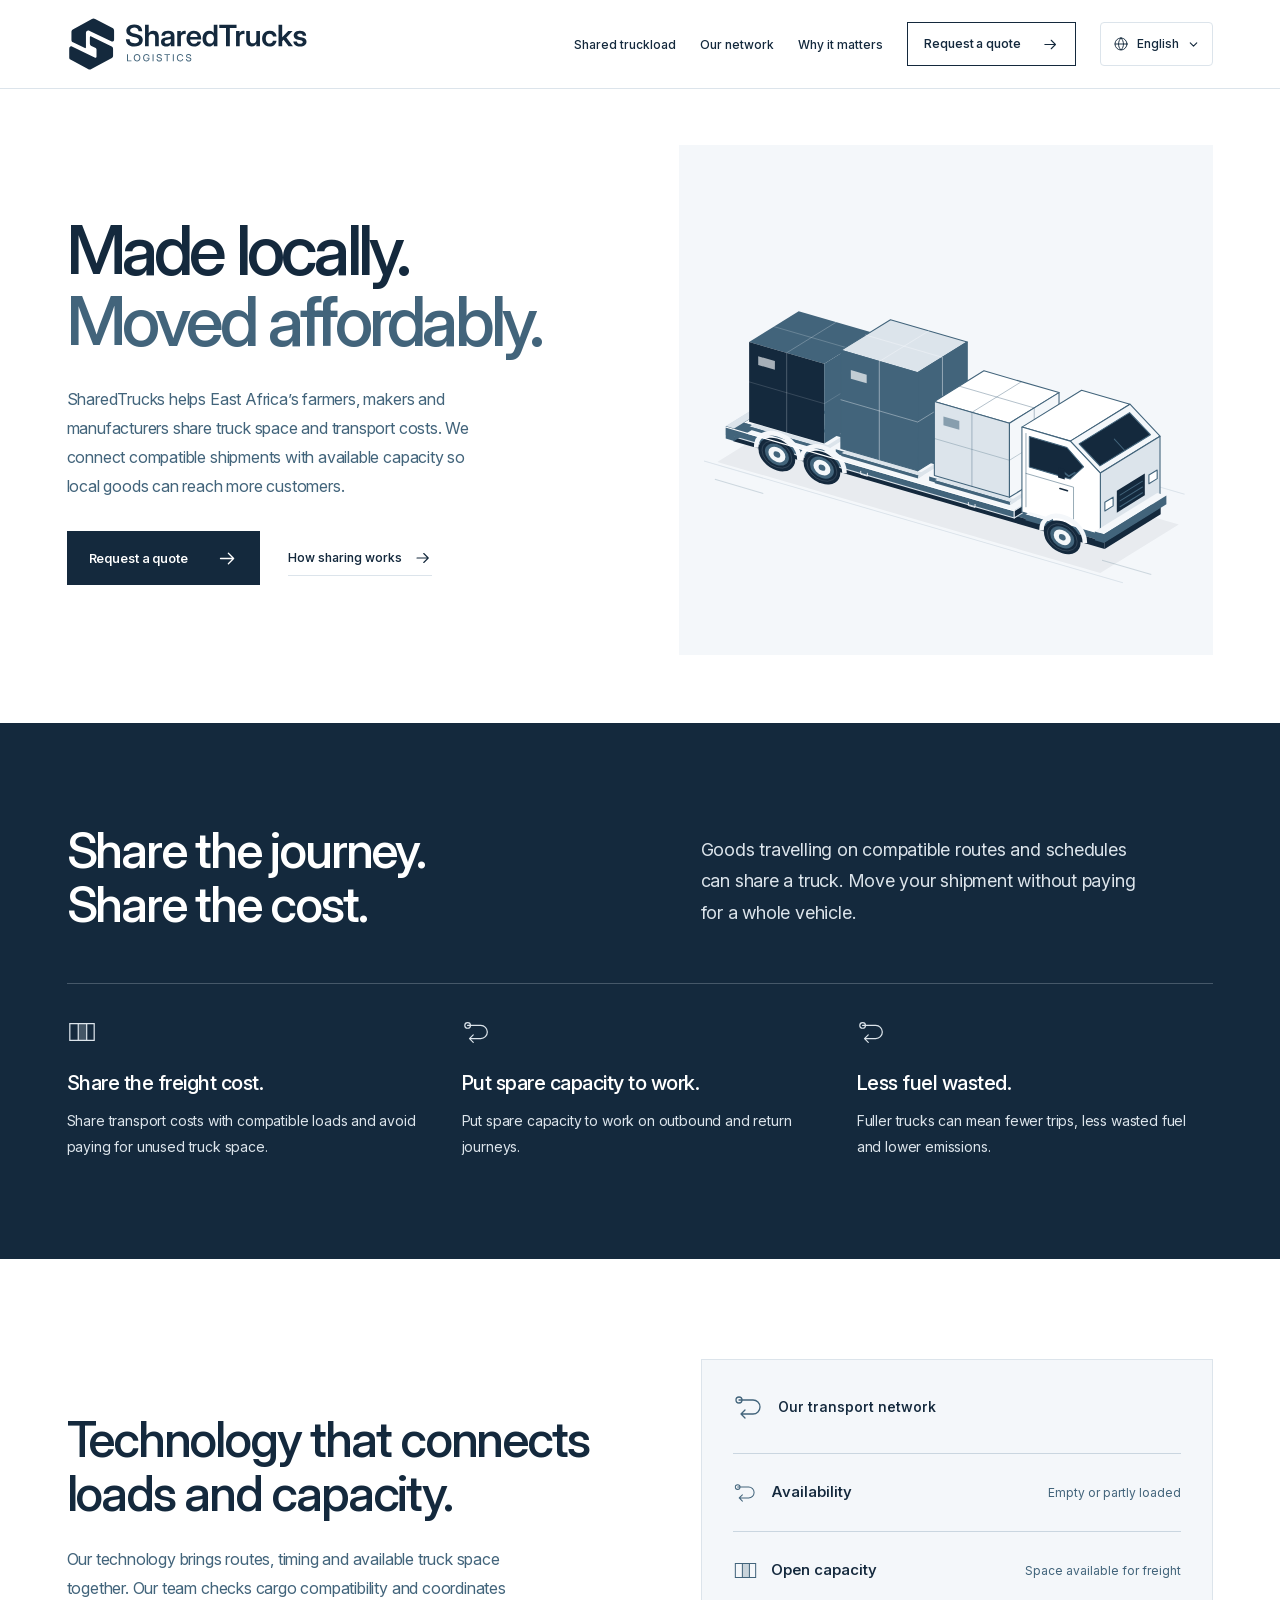
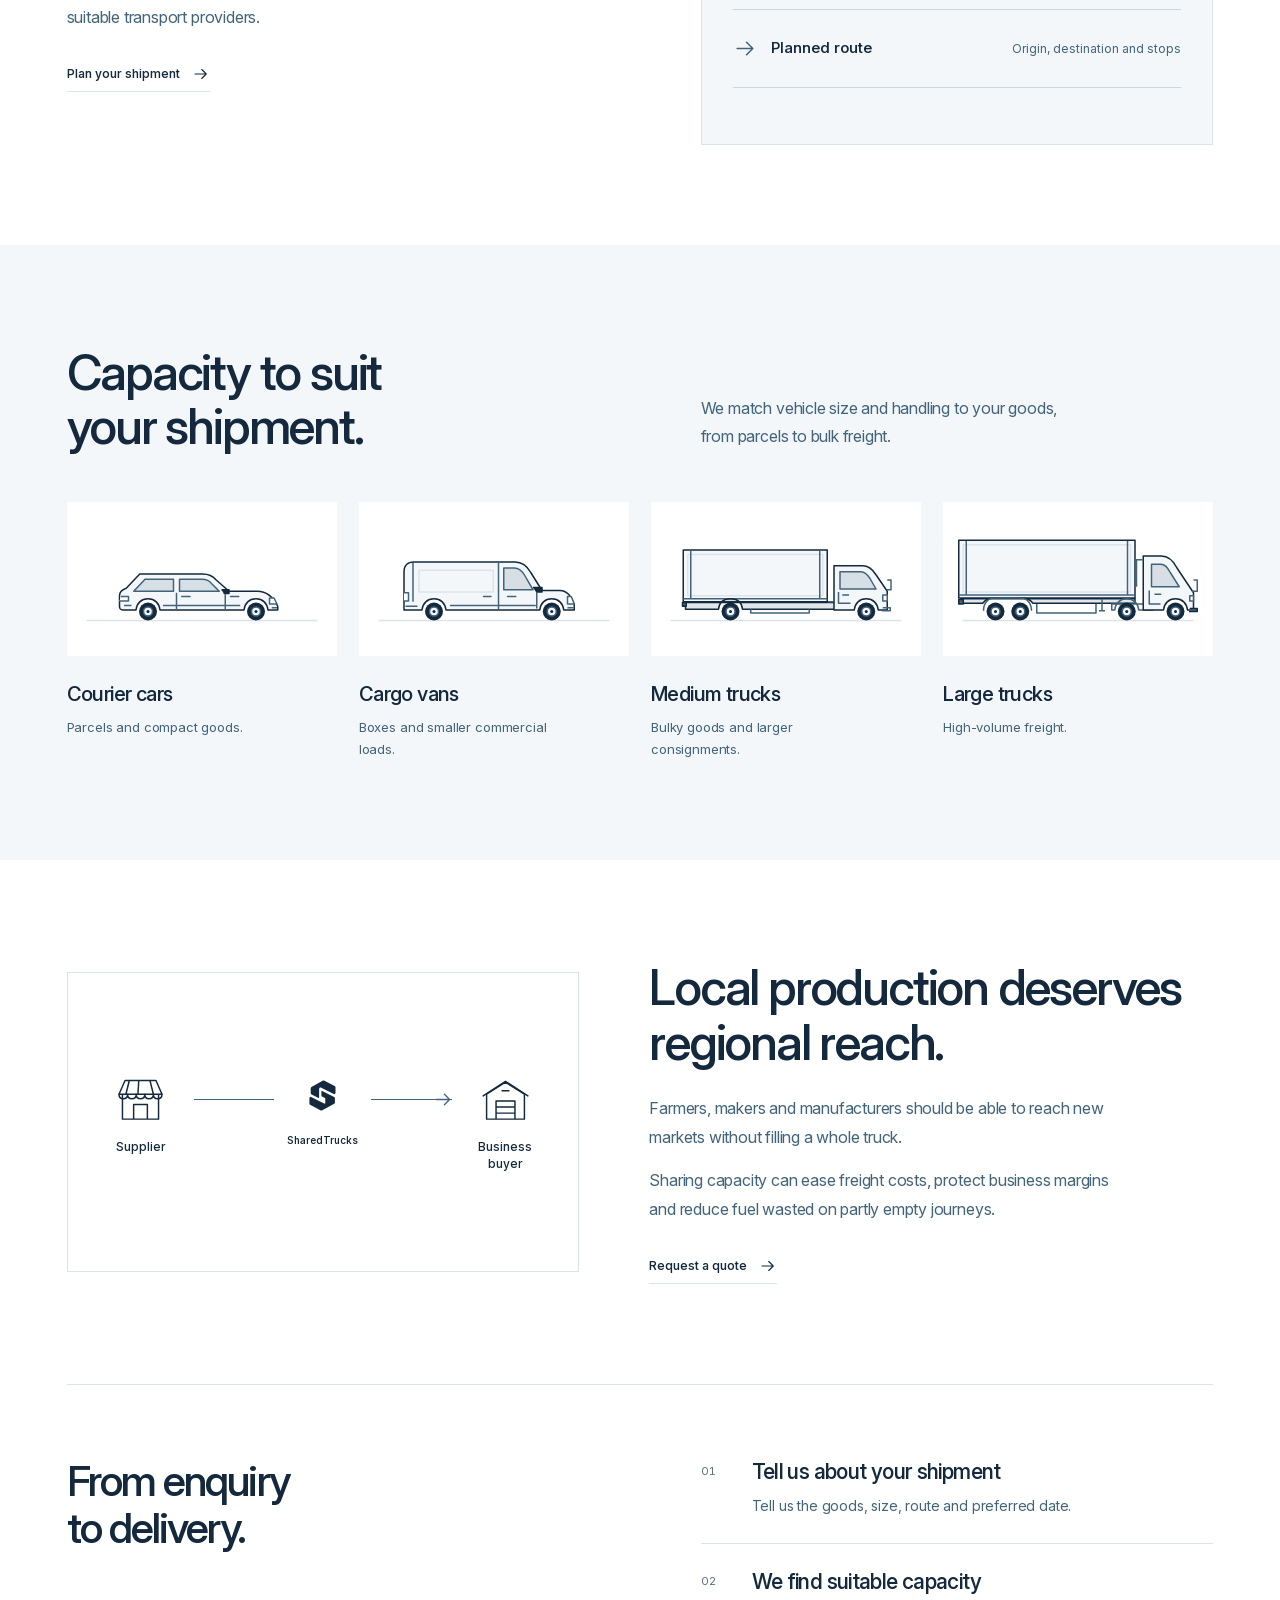
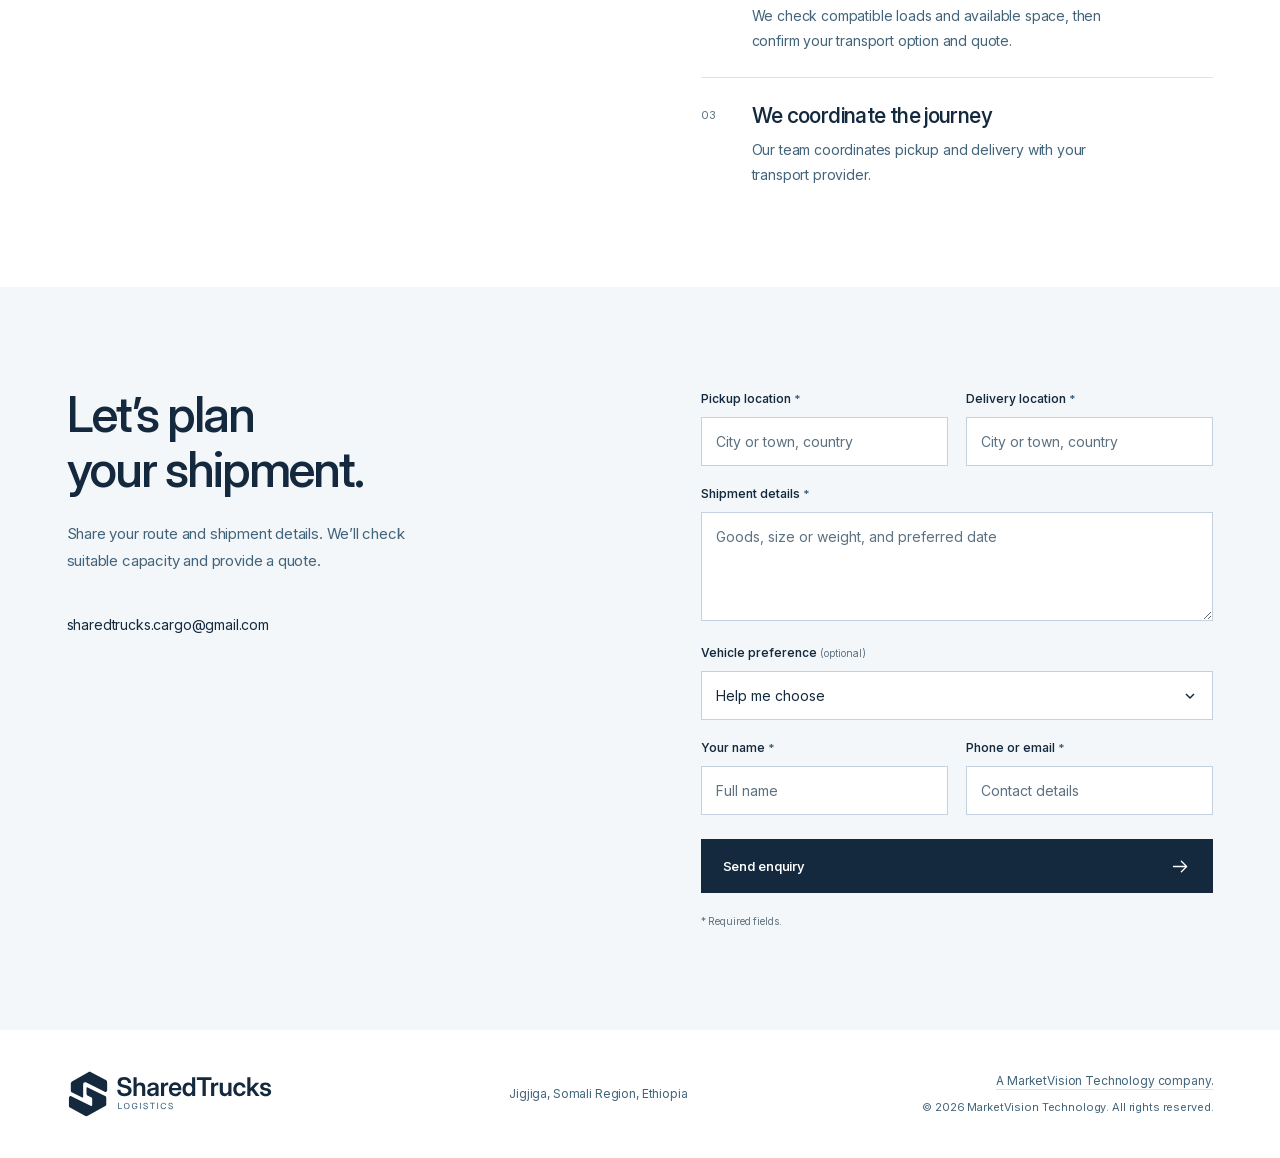
==== commit 5395a8e3: "Condense SharedTrucks copy across four languages Shorten each section around its core shared-trucklo" ====
--- a/index.html
+++ b/index.html
@@ -21,10 +21,10 @@
   <meta name="apple-mobile-web-app-title" content="SharedTrucks">
   <link rel="preload" href="./assets/inter-variable.woff2" as="font" type="font/woff2" crossorigin>
   <link rel="preload" href="./assets/shared-truck-hero.svg" as="image" fetchpriority="high">
-  <link rel="stylesheet" href="./styles.css?v=20261026-portfolio-so">
-  <script type="application/json" id="site-copy">{"nav.open": "Open navigation", "nav.close": "Close navigation", "validation.required": "Please fill in this field.", "validation.email": "Please enter a valid email address.", "validation.invalid": "Please check this field.", "validation.tooLong": "Please shorten this entry.", "form.check": "Please check the highlighted fields.", "form.sendingButton": "Sending…", "form.unavailable": "The enquiry form is temporarily unavailable. Please try again later.", "validation.contact": "Enter a phone number or email address so we can contact you.", "form.vehicleFallback": "Please recommend a suitable vehicle", "form.sending": "Sending your enquiry…", "form.success": "Your enquiry has been submitted. Our team will contact you.", "form.setupError": "Your enquiry has not been sent. The form is not ready to receive messages yet. Please try again later.", "form.error": "We couldn’t confirm that your enquiry was received. Your details are still in the form. Please try again.", "form.send": "Send enquiry", "nav.business": "Why it matters"}</script><script src="./languages.js?v=20261026-portfolio-so" defer></script><script src="./site-config.js" defer></script>
-  <script src="./script.js?v=20261026-portfolio-so" defer></script>
-<link rel="alternate" hreflang="en" href="https://sharedtrucks.com/"><link rel="alternate" hreflang="am" href="https://sharedtrucks.com/am/"><meta property="og:locale:alternate" content="am_ET"><link rel="alternate" hreflang="om" href="https://sharedtrucks.com/om/"><meta property="og:locale:alternate" content="om_ET"><link rel="alternate" hreflang="so" href="https://sharedtrucks.com/so/"><meta property="og:locale:alternate" content="so_ET"><link rel="alternate" hreflang="x-default" href="https://sharedtrucks.com/"><link rel="stylesheet" href="./languages.css?v=20261026-portfolio-so"></head>
+  <link rel="stylesheet" href="./styles.css?v=20261028-concise-copy-v1">
+  <script type="application/json" id="site-copy">{"nav.open": "Open navigation", "nav.close": "Close navigation", "validation.required": "Please fill in this field.", "validation.email": "Please enter a valid email address.", "validation.invalid": "Please check this field.", "validation.tooLong": "Please shorten this entry.", "form.check": "Please check the highlighted fields.", "form.sendingButton": "Sending…", "form.unavailable": "The enquiry form is temporarily unavailable. Please try again later.", "validation.contact": "Enter a phone number or email address so we can contact you.", "form.vehicleFallback": "Please recommend a suitable vehicle", "form.sending": "Sending your enquiry…", "form.success": "Your enquiry has been submitted. Our team will contact you.", "form.setupError": "Your enquiry has not been sent. The form is not ready to receive messages yet. Please try again later.", "form.error": "We couldn’t confirm that your enquiry was received. Your details are still in the form. Please try again.", "form.send": "Send enquiry", "nav.business": "Why it matters"}</script><script src="./languages.js?v=20261028-concise-copy-v1" defer></script><script src="./site-config.js" defer></script>
+  <script src="./script.js?v=20261028-concise-copy-v1" defer></script>
+<link rel="alternate" hreflang="en" href="https://sharedtrucks.com/"><link rel="alternate" hreflang="am" href="https://sharedtrucks.com/am/"><meta property="og:locale:alternate" content="am_ET"><link rel="alternate" hreflang="om" href="https://sharedtrucks.com/om/"><meta property="og:locale:alternate" content="om_ET"><link rel="alternate" hreflang="so" href="https://sharedtrucks.com/so/"><meta property="og:locale:alternate" content="so_ET"><link rel="alternate" hreflang="x-default" href="https://sharedtrucks.com/"><link rel="stylesheet" href="./languages.css?v=20261028-concise-copy-v1"></head>
 <body>
   <a class="skip-link" href="#main">Skip to content</a>
   <svg class="svg-definitions" xmlns="http://www.w3.org/2000/svg" aria-hidden="true">
@@ -40,7 +40,7 @@
       <nav id="primary-nav" class="primary-nav" aria-label="Main navigation">
         <a href="#shared-truckload">Shared truckload</a>
         <a href="#network">Our network</a>
-        <a href="#business-shipping">For businesses</a>
+        <a href="#business-shipping">Why it matters</a>
         <a class="button button-small button-outline" href="#quote">Request a quote <svg class="arrow" aria-hidden="true"><use href="#arrow-right"></use></svg></a>
       </nav>
     <details class="language-switcher" data-language-switcher>
@@ -55,7 +55,7 @@
       <div class="container hero-grid">
         <div class="hero-copy">
           <h1 id="hero-title">Made locally.<br><span>Moved affordably.</span></h1>
-          <p class="hero-description">East Africa’s small businesses take real risks to grow, manufacture and make goods locally. They deserve a better way to reach customers. SharedTrucks uses technology to connect their shipments with reliable transport providers and available truck space, so compatible loads can move together and share the cost.</p>
+          <p class="hero-description">SharedTrucks helps East Africa’s farmers, makers and manufacturers share truck space and transport costs. We connect compatible shipments with available capacity so local goods can reach more customers.</p>
           <div class="hero-actions">
             <a class="button" href="#quote">Request a quote <svg class="arrow" aria-hidden="true"><use href="#arrow-right"></use></svg></a>
             <a class="text-link" href="#shared-truckload">How sharing works <svg class="arrow" aria-hidden="true"><use href="#arrow-right"></use></svg></a>
@@ -71,22 +71,22 @@
       <div class="container">
         <div class="shared-intro">
           <div>
-            <h2 id="shared-title">Your shipment deserves<br>a place on the truck.</h2>
-          </div>
-          <p class="shared-description">Our shared truckload model brings compatible shipments from different businesses together along similar routes and schedules. Instead of requiring every small producer to fill an entire vehicle, we use shipment and capacity information to identify opportunities to share a journey.</p>
+            <h2 id="shared-title">Share the journey.<br>Share the cost.</h2>
+          </div>
+          <p class="shared-description">Goods travelling on compatible routes and schedules can share a truck. Move your shipment without paying for a whole vehicle.</p>
         </div>
         <div class="benefit-grid">
           <article>
             <svg class="benefit-icon" aria-hidden="true"><use href="#space-icon"></use></svg>
-            <h3>More affordable freight for SMEs.</h3>
-            <p>A workshop, farm or growing manufacturer can share transport costs with other compatible loads rather than carrying the expense of unused truck space.</p>
+            <h3>Share the freight cost.</h3>
+            <p>Share transport costs with compatible loads and avoid paying for unused truck space.</p>
           </article>
           <article>
             <svg class="benefit-icon" aria-hidden="true"><use href="#route-icon"></use></svg>
-            <h3>More productive journeys for carriers.</h3>
-            <p>Transport providers can put available capacity to work on outbound and return journeys, creating earning opportunities from space that might otherwise go unused.</p>
-          </article>
-        <article><svg class="benefit-icon" aria-hidden="true"><use href="#route-icon"></use></svg><h3>Less waste. A lighter footprint.</h3><p>Using more capacity on journeys already being made can help avoid unnecessary vehicle trips, fuel consumption and associated emissions.</p></article></div>
+            <h3>Put spare capacity to work.</h3>
+            <p>Put spare capacity to work on outbound and return journeys.</p>
+          </article>
+        <article><svg class="benefit-icon" aria-hidden="true"><use href="#route-icon"></use></svg><h3>Less fuel wasted.</h3><p>Fuller trucks can mean fewer trips, less wasted fuel and lower emissions.</p></article></div>
       </div>
     </section>
 
@@ -94,18 +94,16 @@
       <div class="container network-grid">
         <div class="network-copy">
           <h2 id="network-title">Technology that connects<br>loads and capacity.</h2>
-          <p>Our technology brings shipment requirements, available vehicle capacity, planned routes and timing into a clearer view, helping identify practical shared truckload opportunities.</p>
-          <p>We review cargo compatibility and coordinate with suitable transport providers. The goal is to make existing journeys work harder while giving smaller businesses a dependable route to market.</p>
+          <p>Our technology brings routes, timing and available truck space together. Our team checks cargo compatibility and coordinates suitable transport providers.</p>
           <a class="text-link" href="#quote">Plan your shipment <svg class="arrow" aria-hidden="true"><use href="#arrow-right"></use></svg></a>
         </div>
-        <figure class="capacity-panel" aria-labelledby="capacity-caption">
-          <div class="capacity-panel-head"><svg viewbox="0 0 32 32" aria-hidden="true"><use href="#route-icon"></use></svg><span>Our transport network</span></div>
+        <figure class="capacity-panel" aria-labelledby="capacity-title">
+          <div class="capacity-panel-head"><svg viewbox="0 0 32 32" aria-hidden="true"><use href="#route-icon"></use></svg><span id="capacity-title">Our transport network</span></div>
           <dl class="capacity-fields">
             <div><dt><svg aria-hidden="true"><use href="#route-icon"></use></svg>Availability</dt><dd>Empty or partly loaded</dd></div>
             <div><dt><svg aria-hidden="true"><use href="#space-icon"></use></svg>Open capacity</dt><dd>Space available for freight</dd></div>
             <div><dt><svg aria-hidden="true"><use href="#arrow-right"></use></svg>Planned route</dt><dd>Origin, destination and stops</dd></div>
           </dl>
-          <figcaption id="capacity-caption"><img src="./assets/logo-mark.svg" width="272" height="308" alt="" loading="lazy"><span>Vehicle and route updates help us plan each shipment.</span></figcaption>
         </figure>
       </div>
     </section>
@@ -114,9 +112,9 @@
       <div class="container">
         <div class="section-intro">
           <div>
-            <h2 id="vehicles-title">The right capacity<br>for growing businesses.</h2>
-          </div>
-          <p>From raw materials and farm produce to finished products, shipment size and handling needs determine the vehicle. Shared truckload is our focus when compatible goods can move together.</p>
+            <h2 id="vehicles-title">Capacity to suit<br>your shipment.</h2>
+          </div>
+          <p>We match vehicle size and handling to your goods, from parcels to bulk freight.</p>
         </div>
         <div class="vehicle-grid">
           <article class="vehicle">
@@ -150,9 +148,9 @@
         </div>
         <div class="commerce-copy">
           <h2 id="commerce-title">Local production deserves<br>regional reach.</h2>
-          <p>Every farmer who expands production, maker who opens a workshop and entrepreneur who invests in manufacturing is betting on a stronger local economy. Reaching the next market should not depend on having enough goods to fill a whole truck.</p>
-          <p>When fuel costs rise, pressure spreads from freight charges to business margins and the prices consumers pay. Making better use of trucks already travelling those routes can help reduce wasted capacity, unnecessary fuel use and the cost of moving locally made goods.</p>
-          <p class="commerce-statement">Strong local manufacturing needs more than production capacity. It needs affordable routes to market.</p><a class="text-link" href="#quote">Request a quote <svg class="arrow" aria-hidden="true"><use href="#arrow-right"></use></svg></a>
+          <p>Farmers, makers and manufacturers should be able to reach new markets without filling a whole truck.</p>
+          <p>Sharing capacity can ease freight costs, protect business margins and reduce fuel wasted on partly empty journeys.</p>
+          <a class="text-link" href="#quote">Request a quote <svg class="arrow" aria-hidden="true"><use href="#arrow-right"></use></svg></a>
         </div>
       </div>
     </section>
@@ -160,12 +158,12 @@
     <section id="how-it-works" class="process-section" aria-labelledby="process-title">
       <div class="container process-layout">
         <div class="process-intro">
-          <h2 id="process-title">A smarter way<br>to move together.</h2>
+          <h2 id="process-title">From enquiry<br>to delivery.</h2>
         </div>
         <ol class="process-list">
-          <li><span class="step-number" aria-hidden="true">01</span><div><h3>Tell us what you need to move</h3><p>Share the goods, volume, route and preferred date—even if your shipment is smaller than a full truckload.</p></div></li>
-          <li><span class="step-number" aria-hidden="true">02</span><div><h3>We identify shared capacity</h3><p>We assess compatible shipments, routes, timing and available vehicle space, then confirm a suitable transport option and quotation.</p></div></li>
-          <li><span class="step-number" aria-hidden="true">03</span><div><h3>Move with a transport provider</h3><p>We help coordinate pickup, transport and delivery with the selected provider, keeping your business informed along the way.</p></div></li>
+          <li><span class="step-number" aria-hidden="true">01</span><div><h3>Tell us about your shipment</h3><p>Tell us the goods, size, route and preferred date.</p></div></li>
+          <li><span class="step-number" aria-hidden="true">02</span><div><h3>We find suitable capacity</h3><p>We check compatible loads and available space, then confirm your transport option and quote.</p></div></li>
+          <li><span class="step-number" aria-hidden="true">03</span><div><h3>We coordinate the journey</h3><p>Our team coordinates pickup and delivery with your transport provider.</p></div></li>
         </ol>
       </div>
     </section>
@@ -173,9 +171,9 @@
     <section id="quote" class="quote-section section" aria-labelledby="quote-title">
       <div class="container quote-grid">
         <div class="quote-copy">
-          <h2 id="quote-title">Your next market<br>starts here.</h2>
-          <p>Tell us what you grow, make or manufacture and where it needs to go. We will review suitable shared-load opportunities and transport availability for your route.</p>
-          <div class="quote-contact"><span>Enquiries</span><p>sharedtrucks.cargo@gmail.com</p></div>
+          <h2 id="quote-title">Let’s plan<br>your shipment.</h2>
+          <p>Share your route and shipment details. We’ll check suitable capacity and provide a quote.</p>
+          <div class="quote-contact"><p>sharedtrucks.cargo@gmail.com</p></div>
         </div>
         <div class="quote-form-wrap">
           <form id="quote-form">
@@ -215,7 +213,7 @@
               </div>
             </div>
             <button id="quote-submit" class="button submit-button" type="submit" disabled><span id="quote-submit-label" data-submit-label>Send enquiry</span><svg class="arrow" aria-hidden="true"><use href="#arrow-right"></use></svg></button>
-            <p class="field-key">Fields marked * are required. Your enquiry is sent directly to our team.</p>
+            <p class="field-key">* Required fields.</p>
             <p id="form-status" class="form-status" role="status" aria-live="polite" tabindex="-1"></p>
             <noscript><p class="form-note">Enable JavaScript to send your enquiry using this form.</p></noscript>
           </form>
@@ -227,7 +225,7 @@
   <footer class="site-footer">
     <div class="container footer-inner">
       <a class="brand footer-brand" href="#top" aria-label="SharedTrucks Logistics home"><img src="./assets/logo.svg?v=refined-s-v2" width="329" height="84" alt="SharedTrucks Logistics"></a>
-      <div class="footer-office"><span class="footer-label">Our office</span><p>Jigjiga, Somali Region, Ethiopia</p></div>
+      <div class="footer-office"><p>Jigjiga, Somali Region, Ethiopia</p></div>
       <div class="footer-legal"><p class="ownership"><a href="https://marketvisiontech.com/">A MarketVision Technology company.</a></p><p class="copyright">© <span id="copyright-year">2026</span> MarketVision Technology. <span>All rights reserved.</span></p></div>
     </div>
   </footer>
--- a/styles.css
+++ b/styles.css
@@ -384,3 +384,10 @@
   .footer-legal .copyright { max-width: none; text-align: left; }
   .commerce-visual { min-height: 250px; }
 }
+
+/* Shared-truckload benefits: small-business affordability, carrier utilization and fuel efficiency. */
+@media (min-width: 901px) {
+  .benefit-grid { grid-template-columns: repeat(3,minmax(0,1fr)); gap: clamp(24px,3vw,50px); }
+  .benefit-grid h3 { font-size: 20px; }
+}
+.commerce-statement { margin-top: 23px !important; padding: 15px 0 15px 20px; border-left: 3px solid var(--slate); color: var(--navy) !important; font-size: clamp(17px,1.7vw,21px) !important; line-height:1.55 !important; font-weight:600; }
